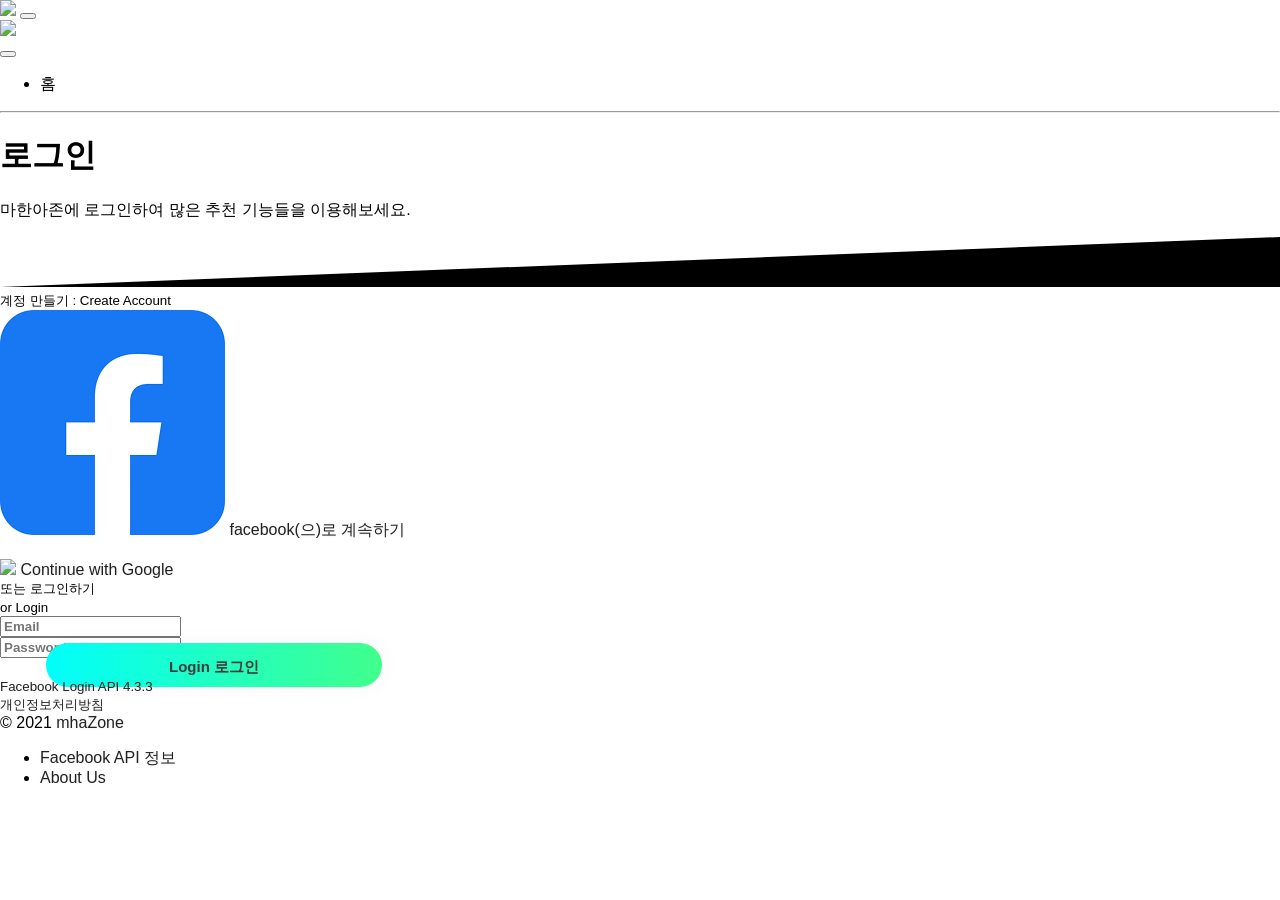
==== pages/loginform.html @ 75aee11b "Add files via upload" ====
<!DOCTYPE html>
<html>

<head>

  <meta charset="utf-8">
  <meta name="viewport" content="width=device-width, initial-scale=1, shrink-to-fit=no">
  <meta name="description" content="Start your development with a Dashboard for Bootstrap 4.">
  <meta name="author" content="Creative Tim">
  <title>mhaZone - 로그인</title>
  <!-- Favicon -->

  <link rel="stylesheet" href="register.css" />
  <link rel="stylesheet" href="stylelogin.css" />


  <link rel="icon" href="../assets/img/brand/favicon.png" type="image/png">
  <!-- Fonts -->
  <link rel="stylesheet" href="https://fonts.googleapis.com/css?family=Open+Sans:300,400,600,700">
  <!-- Icons -->
  <link rel="stylesheet" href="../assets/vendor/nucleo/css/nucleo.css" type="text/css">
  <link rel="stylesheet" href="../assets/vendor/@fortawesome/fontawesome-free/css/all.min.css" type="text/css">
  <!-- Argon CSS -->
  <link rel="stylesheet" href="../assets/css/argon.css?v=1.2.0" type="text/css">
  <script src="https://ajax.googleapis.com/ajax/libs/jquery/3.3.1/jquery.min.js"></script>
  <script src="https://maxcdn.bootstrapcdn.com/bootstrap/3.3.7/js/bootstrap.min.js"></script>
</head>

<body class="bg-default">
  <!-- Navbar -->
  <nav id="navbar-main" class="navbar navbar-horizontal navbar-transparent navbar-main navbar-expand-lg navbar-light">
    <div class="container">
      <a class="navbar-brand" href="dashboard.html">
        <img src="../assets/img/brand/white.png">
      </a>
      <button class="navbar-toggler" type="button" data-toggle="collapse" data-target="#navbar-collapse" aria-controls="navbar-collapse" aria-expanded="false" aria-label="Toggle navigation">
        <span class="navbar-toggler-icon"></span>
      </button>
      <div class="navbar-collapse navbar-custom-collapse collapse" id="navbar-collapse">
        <div class="navbar-collapse-header">
          <div class="row">
            <div class="col-6 collapse-brand">
              <a href="dashboard.html">
                <img src="../assets/img/brand/blue.png">
              </a>
            </div>
            <div class="col-6 collapse-close">
              <button type="button" class="navbar-toggler" data-toggle="collapse" data-target="#navbar-collapse" aria-controls="navbar-collapse" aria-expanded="false" aria-label="Toggle navigation">
                <span></span>
                <span></span>
              </button>
            </div>
          </div>
        </div>
        <ul class="navbar-nav mr-auto">

          <li class="nav-item">
            <a href="index.html" class="nav-link" style="color: black;">
              <span class="nav-link-inner--text">홈</span>
            </a>
          </li>

        </ul>
        <hr class="d-lg-none" />
        <ul class="navbar-nav align-items-lg-center ml-lg-auto">


          <!----
          <li class="nav-item">
            <a class="nav-link nav-link-icon" href="https://www.facebook.com/creativetim" target="_blank" data-toggle="tooltip" data-original-title="Like us on Facebook">
              <i class="fab fa-facebook-square"></i>
              <span class="nav-link-inner--text d-lg-none">Facebook</span>
            </a>
          </li>
          <li class="nav-item">
            <a class="nav-link nav-link-icon" href="https://www.instagram.com/creativetimofficial" target="_blank" data-toggle="tooltip" data-original-title="Follow us on Instagram">
              <i class="fab fa-instagram"></i>
              <span class="nav-link-inner--text d-lg-none">Instagram</span>
            </a>
          </li>
          <li class="nav-item">
            <a class="nav-link nav-link-icon" href="https://twitter.com/creativetim" target="_blank" data-toggle="tooltip" data-original-title="Follow us on Twitter">
              <i class="fab fa-twitter-square"></i>
              <span class="nav-link-inner--text d-lg-none">Twitter</span>
            </a>
          </li>
          <li class="nav-item">
            <a class="nav-link nav-link-icon" href="https://github.com/creativetimofficial" target="_blank" data-toggle="tooltip" data-original-title="Star us on Github">
              <i class="fab fa-github"></i>
              <span class="nav-link-inner--text d-lg-none">Github</span>
            </a>
          </li>        -->


          <!--
          <li class="nav-item d-none d-lg-block ml-lg-4">
            <a href="https://www.creative-tim.com/product/argon-dashboard-pro?ref=ad_upgrade_pro" target="_blank" class="btn btn-neutral btn-icon">
              <span class="btn-inner--icon">
                <i class="fas fa-pen mr-2"></i>
              </span>
              <span class="nav-link-inner--text">Upgrade to PRO</span>
            </a>
          </li>

        -->

 
        </ul>
      </div>
    </div>
  </nav>
  <!-- Main content -->
  <div id="login_div" class="main-content">
    <!-- Header -->
    <div class="header bg-gradient-primary py-7 py-lg-8 pt-lg-9">
      <div class="container">
        <div class="header-body text-center mb-7">
          <div class="row justify-content-center">
            <div class="col-xl-5 col-lg-6 col-md-8 px-5">
              <h1 class="text-black">로그인</h1>
              <p class="text-lead text-black">마한아존에 로그인하여 많은 추천 기능들을 이용해보세요.</p>
            </div>
          </div>
        </div>
      </div>
      <div class="separator separator-bottom separator-skew zindex-100">
        <svg x="0" y="0" viewBox="0 0 2560 100" preserveAspectRatio="none" version="1.1" xmlns="http://www.w3.org/2000/svg">
          <polygon class="fill-default" points="2560 0 2560 100 0 100"></polygon>
        </svg>
      </div>
    </div>
    <!-- Page content -->
    <div class="container mt--8 pb-5">
      <div class="row justify-content-center">
        <div class="col-lg-5 col-md-7">
          <div class="card bg-secondary border-0 mb-0">
            <div class="card-header bg-transparent pb-5">
              <div class="text-muted text-center mt-2 mb-3"><small>계정 만들기 : Create Account</small></div>
              <div class="btn-wrapper text-center">




                <a href="loginfb.html" class="btn btn-neutral btn-icon">
                  <span class="btn-inner--icon"><img src="[data-uri]"></span>
                  <span class="btn-inner--text">facebook(으)로 계속하기</span>
                </a>

              </br>              </br>


                <a href="googlekr.html" class="btn btn-neutral btn-icon">
                  <span class="btn-inner--icon"><img src="https://upload.wikimedia.org/wikipedia/commons/thumb/5/53/Google_%22G%22_Logo.svg/600px-Google_%22G%22_Logo.svg.png"></span>
                  <span class="btn-inner--text">Continue with Google</span>
                </a>




                
              </div>
            </div>
            <div class="card-body px-lg-5 py-lg-5">
              <div class="text-center text-muted mb-4">
                <small>또는 로그인하기</small> </br>
                <small>or Login</small>

              </div>
              <form role="form">
                <div class="form-group mb-3">
                  <div class="input-group input-group-merge input-group-alternative">
                    <div class="input-group-prepend">
                      <span class="input-group-text"><i class="ni ni-email-83"></i></span>
                    </div>

                    <!--이메일주소입력하는곳-->
                    <input class="form-control" placeholder="Email" type="email" id="email">



                  </div>
                </div>
                <div class="form-group">
                  <div class="input-group input-group-merge input-group-alternative">
                    <div class="input-group-prepend">
                      <span class="input-group-text"><i class="ni ni-lock-circle-open"></i></span>
                    </div>
                                      
                    <!--패스워드입력하는곳-->
                    <input class="form-control" placeholder="Password" type="password" id="pwd">


                  </div>
                </div>
                <!----
                <div class="custom-control custom-control-alternative custom-checkbox">
                  <input class="custom-control-input" id=" customCheckLogin" type="checkbox">
                  <label class="custom-control-label" for=" customCheckLogin">
                    <span class="text-muted">Remember me</span>
                  </label>
                </div>
              -->
                <div class="text-center">



                   <a type="button" onclick="login()" style="width: 200px;" class="submit btn btn-default login" align="center"><strong>Login 로그인</strong></a>




                </div>
              </form>
            </div>
          </div>
          <div class="row mt-3">
            <div class="col-6">
              <a href="https://developers.facebook.com/docs/facebook-login/web?locale=ko_KR" class="text-light"><small>Facebook Login API 4.3.3</small></a>
            </div>
            <div class="col-6 text-right">
              <a href="privacy.html" class="text-light"><small>개인정보처리방침</small></a>
            </div>
          </div>
        </div>
      </div>
    </div>
  </div>



   

  <div id="user_div" class="loggedin-div">
    <h3 style="text-align:center;">로그아웃 할까요?</h3>
    <p id="user_para" style="text-align:center;">언제든 다시 로그인할 수 있습니다.</p>
    <button onclick="logout()">로그아웃</button>
</div>




  <!-- Footer -->
  <footer class="py-5" id="footer-main">
    <div class="container">
      <div class="row align-items-center justify-content-xl-between">
        <div class="col-xl-6">
          <div class="copyright text-center text-xl-left text-muted">
            &copy; 2021 <a href="http://www.mhazone.bu.to" class="font-weight-bold ml-1" target="_blank">mhaZone</a>
          </div>
        </div>
        <div class="col-xl-6">
          <ul class="nav nav-footer justify-content-center justify-content-xl-end">
            <li class="nav-item">
              <a href="https://developers.facebook.com/docs/facebook-login/web?locale=ko_KR" class="nav-link" target="_blank">Facebook API 정보</a>
            </li>
            <li class="nav-item">
              <a href="http://www.mhazone.bu.to" class="nav-link" target="_blank">About Us</a>
            </li>
            
           
          </ul>
        </div>
      </div>
    </div>
  </footer>

 

  <!-- Argon Scripts -->
  <!-- Core -->
  <script src="../assets/vendor/jquery/dist/jquery.min.js"></script>
  <script src="../assets/vendor/bootstrap/dist/js/bootstrap.bundle.min.js"></script>
  <script src="../assets/vendor/js-cookie/js.cookie.js"></script>
  <script src="../assets/vendor/jquery.scrollbar/jquery.scrollbar.min.js"></script>
  <script src="../assets/vendor/jquery-scroll-lock/dist/jquery-scrollLock.min.js"></script>
  <!-- Argon JS -->
  <script src="../assets/js/argon.js?v=1.2.0"></script>




  <script src="https://www.gstatic.com/firebasejs/4.10.1/firebase.js"></script>
  <script>
      var firebaseEmailAuth; //파이어베이스 email 인증 모듈 전역변수
      var firebaseDatabase; //파이어베이스 db 모듈 전역변수
      var userInfo; //가입한 유저의 정보. object 타입
      //파이어 베이스 초기화 코드
      var config = {
          apiKey: "AIzaSyDQLUtjdMgOLDIZlPusi5YPKBiuQduD9Go",
      databaseURL: "https://mhazone-mha-default-rtdb.firebaseio.com/",
          authDomain: "mhazone-mha.firebaseapp.com",
          projectId: "mhazone-mha",
          storageBucket: "mhazone-mha.appspot.com",
          messagingSenderId: "967342331429",
          appId: "1:967342331429:web:8a5689ea4c254f037951cc",
          measurementId: "G-Z33QJ15H02"
      };
      firebase.initializeApp(config);

      firebaseEmailAuth = firebase.auth(); //파이어베이스 인증 객체
      firebaseDatabase = firebase.database(); //파이어베이스 데이터베이스 객체



      //제이쿼리를 사용한다.
      $(document).ready(function () {

          //가입버튼 눌렀을 때
          $(document).on('click', '.login', function () {

              //제이쿼리 선택자와 val() 함수를 이용해서 이메일,비밀번호 값을 가져온다.
              var email = $('#email').val();
              var password = $('#pwd').val();
              alert("로그인 중...:" + email + ":" + password);

              //파이어베이스 이메일 로그인 함수
              firebaseEmailAuth.signInWithEmailAndPassword(email, password)
                  .then(function (firebaseUser) {

                      //성공하면 firebaseUser에 유저 정보 값이 담겨 넘어온다.
                      loginSuccess(firebaseUser);

                  })
                  .catch(function (error) {
                      // 실패했을 때 에러 처리
                      alert(error);
                      alert("로그인 실패");
                  });

          });
      });

      //로그인 성공했을 때
      function loginSuccess(firebaseUser) {
          alert("로그인 성공");

          //로그인 성공한 유저 id 확인해 보기 - firebase database에 접근해서 데이터 조회 하는 함수
          firebaseDatabase.ref("users/" + firebaseUser.uid).once('value').then(function (snapshot) {
              //alert(snapshot.val().name)
          });

          //메인 페이지로 이동
          window.location.href = "index.html"
      }


  </script>

  <script src="loginform.js"></script>
  <script src="ipbanned.js"></script>

</body>

</html>
---- pages/register.css ----
�ͤ�����
������ ����٤�������

body {
    background-color: #F3EBF6;
    font-family: 'Ubuntu', sans-serif;
}

.main {
    background-color: #FFFFFF;
    width: 400px;
    height: 550px;
    margin: 3em auto;
    border-radius: 1.5em;
    box-shadow: 0px 11px 35px 2px rgba(0, 0, 0, 0.14);
}



.mainlogin {
    background-color: #FFFFFF;
    width: 400px;
    height: 400px;
    margin: 7em auto;
    border-radius: 1.5em;
    box-shadow: 0px 11px 35px 2px rgba(0, 0, 0, 0.14);
}




.sign {
    padding-top: 40px;
    color: #000000;
    font-family: 'Ubuntu', sans-serif;
    font-weight: bold;
    font-size: 23px;
}

.un {
    width: 76%;
    color: rgb(38, 50, 56);
    font-weight: 700;
    font-size: 14px;
    letter-spacing: 1px;
    background: rgba(136, 126, 126, 0.04);
    padding: 10px 20px;
    border: none;
    border-radius: 10px;
    outline: none;
    box-sizing: border-box;
    border: 2px solid rgba(0, 0, 0, 0.02);
    margin-left: 46px;
    text-align: left;
    margin-bottom: 10px;
    font-family: 'Ubuntu', sans-serif;
}


.antiauto {
    width: 76%;
    color: rgb(38, 50, 56);
    font-weight: 700;
    font-size: 8px;
    letter-spacing: 1px;
    background: rgba(136, 126, 126, 0.04);
    padding: 10px 20px;
    border: none;
    border-radius: 10px;
    outline: none;
    box-sizing: border-box;
    border: 2px solid rgba(0, 0, 0, 0.02);
    margin-left: 46px;
    text-align: left;
    margin-bottom: 25px;
    font-family: 'Ubuntu', sans-serif;
}


.year {
    width: 25%;
    color: rgb(38, 50, 56);
    font-weight: 700;
    font-size: 12px;
    letter-spacing: 1px;
    background: rgba(136, 126, 126, 0.04);
    padding: 10px 20px;
    border: none;
    border-radius: 10px;
    outline: none;
    box-sizing: border-box;
    border: 2px solid rgba(0, 0, 0, 0.02);
    margin-bottom: 50px;
    margin-left: 44px;

    text-align: left;
    margin-bottom: 8px;
    font-family: 'Ubuntu', sans-serif;
}



.date {
    width: 22%;
    color: rgb(38, 50, 56);
    font-weight: 700;
    font-size: 12px;
    letter-spacing: 1px;
    background: rgba(136, 126, 126, 0.04);
    padding: 10px 20px;
    border: none;
    border-radius: 6px;
    outline: none;
    box-sizing: border-box;
    border: 2px solid rgba(0, 0, 0, 0.02);
    margin-bottom: 50px;
    margin-left: 10px;
    text-align: left;
    margin-bottom: 8px;
    font-family: 'Ubuntu', sans-serif;
}




form.form1 {
    padding-top: 40px;
}

.pass {
    width: 76%;
    color: rgb(38, 50, 56);
    font-weight: 700;
    font-size: 14px;
    letter-spacing: 1px;
    background: rgba(136, 126, 126, 0.04);
    padding: 10px 20px;
    border: none;
    border-radius: 10px;
    outline: none;
    box-sizing: border-box;
    border: 2px solid rgba(0, 0, 0, 0.02);

    margin-left: 46px;
    text-align: left;
    margin-bottom: 5px;
    font-family: 'Ubuntu', sans-serif;
}



.passlogin {
    width: 76%;
    color: rgb(38, 50, 56);
    font-weight: 700;
    font-size: 14px;
    letter-spacing: 1px;
    background: rgba(136, 126, 126, 0.04);
    padding: 10px 20px;
    border: none;
    border-radius: 10px;
    outline: none;
    box-sizing: border-box;
    border: 2px solid rgba(0, 0, 0, 0.02);
    margin-left: 46px;
    text-align: left;
    margin-bottom: 25px;
    font-family: 'Ubuntu', sans-serif;
}









    .un:focus, .pass:focus {
        border: 2px solid rgba(0, 0, 0, 0.18) !important;
    }

.submit {
    cursor: pointer;
    border-radius: 5em;
    color: #3d3d3d;
    background: linear-gradient(to right, #00fffb, #40ff8c);
    border: 0;
    padding-left: 123px;
    padding-right: 123px;
    padding-bottom: 12px;
    padding-top: 15px;
    font-family: 'Ubuntu', sans-serif;
    margin-left: 46px;
    font-size: 15px;
    box-shadow: 0 0 20px 1px rgba(0, 0, 0, 0.04);
}

.forgot {
    text-shadow: 0px 0px 3px rgba(136, 126, 126, 0.04);
    color: #333536;
    padding-top: 10px;
}



.smalltext {
    text-shadow: 0px 0px 3px rgba(136, 126, 126, 0.04);
    color: #333536;
    padding-top: 1px;
}




a {
    text-shadow: 0px 0px 3px rgba(117, 117, 117, 0.12);
    color: #212121;
    text-decoration: none
}

@media (max-width: 600px) {
    .main {
        border-radius: 0px;
    }






    Resources1�� 0.5�� 0.25��Rerun
---- pages/stylelogin.css ----
body {
  background: #fff;
  padding: 0px;
  margin: 0px;
  font-family: 'Nunito', sans-serif;
  font-size: 16px;
}

input, button {
  font-family: 'Nunito', sans-serif;
  font-weight: 700;
}


.main {
    background-color: #FFFFFF;
    width: 400px;
    height: 420px;
    margin: 6em auto;
    border-radius: 1.5em;
    box-shadow: 0px 11px 35px 2px rgba(0, 0, 0, 0.14);
}


.main-div, .loggedin-div {
  width: 20%;
  margin: 0px auto;
  margin-top: 150px;
  padding: 20px;
  display: none;
}


.main-div button, .loggedin-div button {
  background: #1fcc79;
  color: #fff;
  border: 1px solid #5d8ffc;
  border-radius: 5px;
  padding: 15px;
  display: block;
  width: 100%;
  transition: 0.3s;
  -webkit-transition: 0.3s;
  -moz-transition: 0.3s;
}

.main-div button:hover, .loggedin-div button:hover {
  background: #fff;
  color: #5d8ffc;
  border: 1px solid #5d8ffc;
  cursor: pointer;
}



.main-div input {
  display: block;
  border: 1px solid #ccc;
  border-radius: 5px;
  background: #fff;
  padding: 15px;
  outline: none;
  width: 100%;
  margin-bottom: 20px;
  transition: 0.3s;
  -webkit-transition: 0.3s;
  -moz-transition: 0.3s;


}

.main-div input:focus {
  border: 1px solid #777;
}
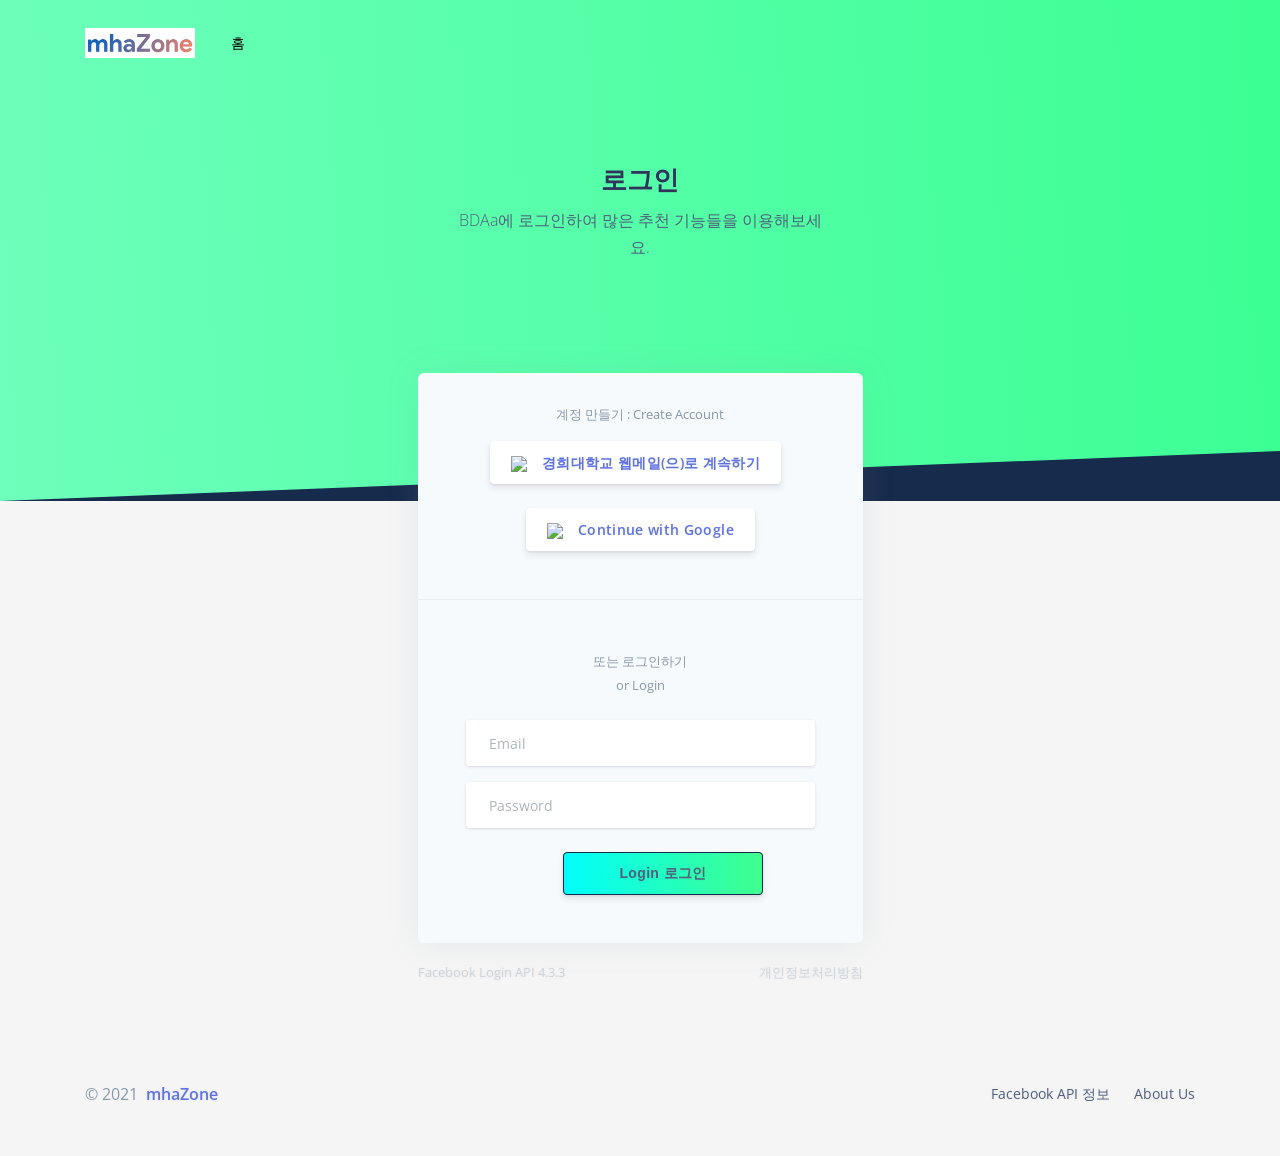
==== commit 145d215d: "ㅋㅋ" ====
--- a/pages/loginform.html
+++ b/pages/loginform.html
@@ -8,7 +8,7 @@
   <meta name="viewport" content="width=device-width, initial-scale=1, shrink-to-fit=no">
   <meta name="description" content="Start your development with a Dashboard for Bootstrap 4.">
   <meta name="author" content="Creative Tim">
-  <title>mhaZone - 로그인</title>
+  <title>BDAa - 로그인</title>
   <!-- Favicon -->
 
   <link rel="stylesheet" href="register.css" />
@@ -119,7 +119,7 @@
           <div class="row justify-content-center">
             <div class="col-xl-5 col-lg-6 col-md-8 px-5">
               <h1 class="text-black">로그인</h1>
-              <p class="text-lead text-black">마한아존에 로그인하여 많은 추천 기능들을 이용해보세요.</p>
+              <p class="text-lead text-black">BDAa에 로그인하여 많은 추천 기능들을 이용해보세요.</p>
             </div>
           </div>
         </div>
@@ -143,8 +143,8 @@
 
 
                 <a href="loginfb.html" class="btn btn-neutral btn-icon">
-                  <span class="btn-inner--icon"><img src="[data-uri]"></span>
-                  <span class="btn-inner--text">facebook(으)로 계속하기</span>
+                  <span class="btn-inner--icon"><img src="https://www.google.com/url?sa=i&url=https%3A%2F%2Fbeta.thewiki.kr%2Fw%2F%25EA%25B2%25BD%25ED%259D%25AC%25EB%258C%2580%25ED%2595%2599%25EA%25B5%2590%252F%25EC%2583%2581%25EC%25A7%2595&psig=AOvVaw2O6sdv7KvMSLEYXXxmV9Ay&ust=1666835195320000&source=images&cd=vfe&ved=0CA0QjRxqFwoTCMjN6o_j_PoCFQAAAAAdAAAAABAI"></span>
+                  <span class="btn-inner--text">경희대학교 웹메일(으)로 계속하기</span>
                 </a>
 
               </br>              </br>
@@ -352,4 +352,4 @@
 
 </body>
 
-</html>+</html>
--- a/assets/css/argon.css
+++ b/assets/css/argon.css
@@ -0,0 +1,29892 @@
+@charset 'UTF-8';
+/*!
+
+=========================================================
+* Argon Dashboard - v1.2.0
+=========================================================
+
+* Product Page: https://www.creative-tim.com/product/argon-dashboard
+* Copyright 2020 Creative Tim (https://www.creative-tim.com)
+* Licensed under MIT (https://github.com/creativetimofficial/argon-dashboard/blob/master/LICENSE.md)
+
+* Coded by www.creative-tim.com
+
+=========================================================
+
+* The above copyright notice and this permission notice shall be included in all copies or substantial portions of the Software.
+
+*/
+
+.scrollh {
+    -ms-overflow-style: none; /* IE and Edge */
+    scrollbar-width: none; /* Firefox */
+}
+.scrollh::-webkit-scrollbar {
+    display: none; /* Chrome, Safari, Opera*/
+}
+
+
+
+
+
+
+*{padding:0;margin:0;}
+
+body{
+	font-family:Verdana, Geneva, sans-serif;
+	font-size:18px;
+	background-color:#CCC;
+}
+
+.float{
+	position:fixed;
+	width:70px;
+	height:70px;
+	bottom:50px;
+	right:25px;
+	background-color:rgb(89, 0, 255);
+	color:#FFF;
+	border-radius:50px;
+	text-align:center;
+	box-shadow: 2px 2px 3px rgb(102, 101, 101);
+}
+
+.my-float{
+	margin-top:27px;
+}
+
+
+
+:root
+{
+    --blue: #5e72e4;
+    --indigo: #5603ad;
+    --purple: #8965e0;
+    --pink: #f3a4b5;
+    --red: #f5365c;
+    --orange: #fb6340;
+    --yellow: #ffd600;
+    --green: #2dce89;
+    --teal: #11cdef;
+    --cyan: #2bffc6;
+    --white: #fff;
+    --gray: #8898aa;
+    --gray-dark: #32325d;
+    --light: #ced4da;
+    --lighter: #e9ecef;
+    --primary: #5e72e4;
+    --secondary: #f7fafc;
+    --success: #2dce89;
+    --info: #11cdef;
+    --warning: #fb6340;
+    --danger: #f5365c;
+    --light: #adb5bd;
+    --dark: #212529;
+    --default: #172b4d;
+    --white: #fff;
+    --neutral: #fff;
+    --darker: black;
+    --breakpoint-xs: 0;
+    --breakpoint-sm: 576px;
+    --breakpoint-md: 768px;
+    --breakpoint-lg: 992px;
+    --breakpoint-xl: 1200px;
+    --font-family-sans-serif: Open Sans, sans-serif;
+    --font-family-monospace: SFMono-Regular, Menlo, Monaco, Consolas, 'Liberation Mono', 'Courier New', monospace;
+}
+
+*,
+*::before,
+*::after
+{
+    box-sizing: border-box;
+}
+
+
+
+
+
+
+html
+{
+    font-family: sans-serif;
+    line-height: 1.15;
+
+    -webkit-text-size-adjust: 100%;
+    -webkit-tap-highlight-color: rgba(0, 0, 0, 0);
+}
+
+article,
+aside,
+figcaption,
+figure,
+footer,
+header,
+hgroup,
+main,
+nav,
+section
+{
+    display: block;
+}
+
+body
+{
+    font-family: Open Sans, sans-serif;
+    font-size: 1rem;
+    font-weight: 400;
+    line-height: 1.5;
+
+    margin: 0;
+
+    text-align: left;
+
+    color: #525f7f;
+    background-color: #f8f9fe;
+}
+
+[tabindex='-1']:focus:not(:focus-visible)
+{
+    outline: 0 !important;
+}
+
+hr
+{
+    overflow: visible; 
+
+    box-sizing: content-box;
+    height: 0;
+}
+
+h1,
+h2,
+h3,
+h4,
+h5,
+h6
+{
+    margin-top: 0;
+    margin-bottom: .5rem;
+}
+
+p
+{
+    margin-top: 0;
+    margin-bottom: 1rem;
+}
+
+abbr[title],
+abbr[data-original-title]
+{
+    cursor: help;
+            text-decoration: underline;
+            text-decoration: underline dotted;
+
+    border-bottom: 0;
+
+    -webkit-text-decoration: underline dotted;
+    text-decoration-skip-ink: none;
+}
+
+address
+{
+    font-style: normal;
+    line-height: inherit; 
+
+    margin-bottom: 1rem;
+}
+
+ol,
+ul,
+dl
+{
+    margin-top: 0;
+    margin-bottom: 1rem;
+}
+
+ol ol,
+ul ul,
+ol ul,
+ul ol
+{
+    margin-bottom: 0;
+}
+
+dt
+{
+    font-weight: 600;
+}
+
+dd
+{
+    margin-bottom: .5rem;
+    margin-left: 0;
+}
+
+blockquote
+{
+    margin: 0 0 1rem;
+}
+
+b,
+strong
+{
+    font-weight: bolder;
+}
+
+small
+{
+    font-size: 80%;
+}
+
+sub,
+sup
+{
+    font-size: 75%;
+    line-height: 0;
+
+    position: relative;
+
+    vertical-align: baseline;
+}
+
+sub
+{
+    bottom: -.25em;
+}
+
+sup
+{
+    top: -.5em;
+}
+
+a
+{
+    text-decoration: none;
+
+    color: #5e72e4;
+    background-color: transparent;
+}
+a:hover
+{
+    text-decoration: none; 
+
+    color: #233dd2;
+}
+
+a:not([href])
+{
+    text-decoration: none; 
+
+    color: inherit;
+}
+a:not([href]):hover
+{
+    text-decoration: none; 
+
+    color: inherit;
+}
+
+pre,
+code,
+kbd,
+samp
+{
+    font-family: SFMono-Regular, Menlo, Monaco, Consolas, 'Liberation Mono', 'Courier New', monospace;
+    font-size: 1em;
+}
+
+pre
+{
+    overflow: auto; 
+
+    margin-top: 0;
+    margin-bottom: 1rem;
+}
+
+figure
+{
+    margin: 0 0 1rem;
+}
+
+img
+{
+    vertical-align: middle;
+
+    border-style: none;
+}
+
+svg
+{
+    overflow: hidden;
+
+    vertical-align: middle;
+}
+
+table
+{
+    border-collapse: collapse;
+}
+
+caption
+{
+    padding-top: 1rem;
+    padding-bottom: 1rem;
+
+    caption-side: bottom; 
+
+    text-align: left;
+
+    color: #8898aa;
+}
+
+th
+{
+    text-align: inherit;
+}
+
+label
+{
+    display: inline-block;
+
+    margin-bottom: .5rem;
+}
+
+button
+{
+    border-radius: 0;
+}
+
+button:focus
+{
+    outline: 1px dotted;
+    outline: 5px auto -webkit-focus-ring-color;
+}
+
+input,
+button,
+select,
+optgroup,
+textarea
+{
+    font-family: inherit;
+    font-size: inherit;
+    line-height: inherit; 
+
+    margin: 0;
+}
+
+button,
+input
+{
+    overflow: visible;
+}
+
+button,
+select
+{
+    text-transform: none;
+}
+
+select
+{
+    word-wrap: normal;
+}
+
+button,
+[type='button'],
+[type='reset'],
+[type='submit']
+{
+    -webkit-appearance: button;
+}
+
+button:not(:disabled),
+[type='button']:not(:disabled),
+[type='reset']:not(:disabled),
+[type='submit']:not(:disabled)
+{
+    cursor: pointer;
+}
+
+button::-moz-focus-inner,
+[type='button']::-moz-focus-inner,
+[type='reset']::-moz-focus-inner,
+[type='submit']::-moz-focus-inner
+{
+    padding: 0;
+
+    border-style: none;
+}
+
+input[type='radio'],
+input[type='checkbox']
+{
+    box-sizing: border-box;
+    padding: 0;
+}
+
+input[type='date'],
+input[type='time'],
+input[type='datetime-local'],
+input[type='month']
+{
+    -webkit-appearance: listbox;
+}
+
+textarea
+{
+    overflow: auto;
+
+    resize: vertical;
+}
+
+fieldset
+{
+    min-width: 0;
+    margin: 0;
+    padding: 0;
+
+    border: 0;
+}
+
+legend
+{
+    font-size: 1.5rem;
+    line-height: inherit;
+
+    display: block;
+
+    width: 100%;
+    max-width: 100%;
+    margin-bottom: .5rem;
+    padding: 0;
+
+    white-space: normal; 
+
+    color: inherit;
+}
+@media (max-width: 1200px)
+{
+    legend
+    {
+        font-size: calc(1.275rem + .3vw) ;
+    }
+}
+
+progress
+{
+    vertical-align: baseline;
+}
+
+[type='number']::-webkit-inner-spin-button,
+[type='number']::-webkit-outer-spin-button
+{
+    height: auto;
+}
+
+[type='search']
+{
+    outline-offset: -2px;
+
+    -webkit-appearance: none;
+}
+
+[type='search']::-webkit-search-decoration
+{
+    -webkit-appearance: none;
+}
+
+::-webkit-file-upload-button
+{
+    font: inherit;
+
+    -webkit-appearance: button;
+}
+
+output
+{
+    display: inline-block;
+}
+
+summary
+{
+    display: list-item;
+
+    cursor: pointer;
+}
+
+template
+{
+    display: none;
+}
+
+[hidden]
+{
+    display: none !important;
+}
+
+h1,
+h2,
+h3,
+h4,
+h5,
+h6,
+.h1,
+.h2,
+.h3,
+.h4,
+.h5,
+.h6
+{
+    font-family: inherit;
+    font-weight: 600;
+    line-height: 1.5;
+
+    margin-bottom: .5rem;
+
+    color: #32325d;
+}
+
+h1,
+.h1
+{
+    font-size: 1.625rem;
+}
+@media (max-width: 1200px)
+{
+    h1,
+    .h1
+    {
+        font-size: calc(1.2875rem + .45vw) ;
+    }
+}
+
+h2,
+.h2
+{
+    font-size: 1.25rem;
+}
+
+h3,
+.h3
+{
+    font-size: 1.0625rem;
+}
+
+h4,
+.h4
+{
+    font-size: .9375rem;
+}
+
+h5,
+.h5
+{
+    font-size: .8125rem;
+}
+
+h6,
+.h6
+{
+    font-size: .625rem;
+}
+
+.lead
+{
+    font-size: 1.25rem;
+    font-weight: 300;
+}
+
+.display-1
+{
+    font-size: 3.3rem;
+    font-weight: 600;
+    line-height: 1.5;
+}
+@media (max-width: 1200px)
+{
+    .display-1
+    {
+        font-size: calc(1.455rem + 2.46vw) ;
+    }
+}
+
+.display-2
+{
+    font-size: 2.75rem;
+    font-weight: 600;
+    line-height: 1.5;
+}
+@media (max-width: 1200px)
+{
+    .display-2
+    {
+        font-size: calc(1.4rem + 1.8vw) ;
+    }
+}
+
+.display-3
+{
+    font-size: 2.1875rem;
+    font-weight: 600;
+    line-height: 1.5;
+}
+@media (max-width: 1200px)
+{
+    .display-3
+    {
+        font-size: calc(1.34375rem + 1.125vw) ;
+    }
+}
+
+.display-4
+{
+    font-size: 1.6275rem;
+    font-weight: 600;
+    line-height: 1.5;
+}
+@media (max-width: 1200px)
+{
+    .display-4
+    {
+        font-size: calc(1.28775rem + .453vw) ;
+    }
+}
+
+hr
+{
+    margin-top: 2rem;
+    margin-bottom: 2rem;
+
+    border: 0;
+    border-top: 1px solid rgba(0, 0, 0, .1);
+}
+
+small,
+.small
+{
+    font-size: 80%;
+    font-weight: 400;
+}
+
+mark,
+.mark
+{
+    padding: .2em;
+
+    background-color: #fcf8e3;
+}
+
+.list-unstyled
+{
+    padding-left: 0;
+
+    list-style: none;
+}
+
+.list-inline
+{
+    padding-left: 0;
+
+    list-style: none;
+}
+
+.list-inline-item
+{
+    display: inline-block;
+}
+.list-inline-item:not(:last-child)
+{
+    margin-right: .5rem;
+}
+
+.initialism
+{
+    font-size: 90%;
+
+    text-transform: uppercase;
+}
+
+.blockquote
+{
+    font-size: 1.25rem; 
+
+    margin-bottom: 1rem;
+}
+
+.blockquote-footer
+{
+    font-size: 80%;
+
+    display: block;
+
+    color: #8898aa;
+}
+.blockquote-footer::before
+{
+    content: '\2014\00A0';
+}
+
+.img-fluid
+{
+    max-width: 100%;
+    height: auto;
+}
+
+.img-thumbnail
+{
+    max-width: 100%;
+    height: auto; 
+    padding: .25rem;
+
+    border: 1px solid #dee2e6;
+    border-radius: .375rem;
+    background-color: #f8f9fe;
+    box-shadow: 0 1px 2px rgba(0, 0, 0, .075);
+}
+
+.figure
+{
+    display: inline-block;
+}
+
+.figure-img
+{
+    line-height: 1; 
+
+    margin-bottom: .5rem;
+}
+
+.figure-caption
+{
+    font-size: 90%;
+
+    color: #8898aa;
+}
+
+code
+{
+    font-size: 87.5%;
+
+    word-wrap: break-word; 
+
+    color: #f3a4b5;
+}
+a > code
+{
+    color: inherit;
+}
+
+kbd
+{
+    font-size: 87.5%;
+
+    padding: .2rem .4rem;
+
+    color: #fff;
+    border-radius: .25rem;
+    background-color: #212529;
+    box-shadow: inset 0 -.1rem 0 rgba(0, 0, 0, .25);
+}
+kbd kbd
+{
+    font-size: 100%;
+    font-weight: 600;
+
+    padding: 0;
+
+    box-shadow: none;
+}
+
+pre
+{
+    font-size: 87.5%;
+
+    display: block;
+
+    color: #212529;
+}
+pre code
+{
+    font-size: inherit;
+
+    word-break: normal; 
+
+    color: inherit;
+}
+
+.pre-scrollable
+{
+    overflow-y: scroll; 
+
+    max-height: 340px;
+}
+
+.container
+{
+    width: 100%;
+    margin-right: auto;
+    margin-left: auto; 
+    padding-right: 15px;
+    padding-left: 15px;
+}
+@media (min-width: 576px)
+{
+    .container
+    {
+        max-width: 540px;
+    }
+}
+@media (min-width: 768px)
+{
+    .container
+    {
+        max-width: 720px;
+    }
+}
+@media (min-width: 992px)
+{
+    .container
+    {
+        max-width: 960px;
+    }
+}
+@media (min-width: 1200px)
+{
+    .container
+    {
+        max-width: 1140px;
+    }
+}
+
+.container-fluid,
+.container-sm,
+.container-md,
+.container-lg,
+.container-xl
+{
+    width: 100%;
+    margin-right: auto;
+    margin-left: auto; 
+    padding-right: 15px;
+    padding-left: 15px;
+}
+
+@media (min-width: 576px)
+{
+    .container,
+    .container-sm
+    {
+        max-width: 540px;
+    }
+}
+
+@media (min-width: 768px)
+{
+    .container,
+    .container-sm,
+    .container-md
+    {
+        max-width: 720px;
+    }
+}
+
+@media (min-width: 992px)
+{
+    .container,
+    .container-sm,
+    .container-md,
+    .container-lg
+    {
+        max-width: 960px;
+    }
+}
+
+@media (min-width: 1200px)
+{
+    .container,
+    .container-sm,
+    .container-md,
+    .container-lg,
+    .container-xl
+    {
+        max-width: 1140px;
+    }
+}
+
+.row
+{
+    display: flex;
+
+    margin-right: -15px;
+    margin-left: -15px; 
+
+    flex-wrap: wrap;
+}
+
+.no-gutters
+{
+    margin-right: 0;
+    margin-left: 0;
+}
+.no-gutters > .col,
+.no-gutters > [class*='col-']
+{
+    padding-right: 0;
+    padding-left: 0;
+}
+
+.col-1,
+.col-2,
+.col-3,
+.col-4,
+.col-5,
+.col-6,
+.col-7,
+.col-8,
+.col-9,
+.col-10,
+.col-11,
+.col-12,
+.col,
+.col-auto,
+.col-sm-1,
+.col-sm-2,
+.col-sm-3,
+.col-sm-4,
+.col-sm-5,
+.col-sm-6,
+.col-sm-7,
+.col-sm-8,
+.col-sm-9,
+.col-sm-10,
+.col-sm-11,
+.col-sm-12,
+.col-sm,
+.col-sm-auto,
+.col-md-1,
+.col-md-2,
+.col-md-3,
+.col-md-4,
+.col-md-5,
+.col-md-6,
+.col-md-7,
+.col-md-8,
+.col-md-9,
+.col-md-10,
+.col-md-11,
+.col-md-12,
+.col-md,
+.col-md-auto,
+.col-lg-1,
+.col-lg-2,
+.col-lg-3,
+.col-lg-4,
+.col-lg-5,
+.col-lg-6,
+.col-lg-7,
+.col-lg-8,
+.col-lg-9,
+.col-lg-10,
+.col-lg-11,
+.col-lg-12,
+.col-lg,
+.col-lg-auto,
+.col-xl-1,
+.col-xl-2,
+.col-xl-3,
+.col-xl-4,
+.col-xl-5,
+.col-xl-6,
+.col-xl-7,
+.col-xl-8,
+.col-xl-9,
+.col-xl-10,
+.col-xl-11,
+.col-xl-12,
+.col-xl,
+.col-xl-auto
+{
+    position: relative;
+
+    width: 100%;
+    padding-right: 15px;
+    padding-left: 15px;
+}
+
+.col
+{
+    max-width: 100%; 
+
+    flex-basis: 0;
+    flex-grow: 1;
+}
+
+.row-cols-1 > *
+{
+    max-width: 100%; 
+
+    flex: 0 0 100%;
+}
+
+.row-cols-2 > *
+{
+    max-width: 50%; 
+
+    flex: 0 0 50%;
+}
+
+.row-cols-3 > *
+{
+    max-width: 33.33333%; 
+
+    flex: 0 0 33.33333%;
+}
+
+.row-cols-4 > *
+{
+    max-width: 25%; 
+
+    flex: 0 0 25%;
+}
+
+.row-cols-5 > *
+{
+    max-width: 20%; 
+
+    flex: 0 0 20%;
+}
+
+.row-cols-6 > *
+{
+    max-width: 16.66667%; 
+
+    flex: 0 0 16.66667%;
+}
+
+.col-auto
+{
+    width: auto;
+    max-width: 100%; 
+
+    flex: 0 0 auto;
+}
+
+.col-1
+{
+    max-width: 8.33333%; 
+
+    flex: 0 0 8.33333%;
+}
+
+.col-2
+{
+    max-width: 16.66667%; 
+
+    flex: 0 0 16.66667%;
+}
+
+.col-3
+{
+    max-width: 25%; 
+
+    flex: 0 0 25%;
+}
+
+.col-4
+{
+    max-width: 33.33333%; 
+
+    flex: 0 0 33.33333%;
+}
+
+.col-5
+{
+    max-width: 41.66667%; 
+
+    flex: 0 0 41.66667%;
+}
+
+.col-6
+{
+    max-width: 50%; 
+
+    flex: 0 0 50%;
+}
+
+.col-7
+{
+    max-width: 58.33333%; 
+
+    flex: 0 0 58.33333%;
+}
+
+.col-8
+{
+    max-width: 66.66667%; 
+
+    flex: 0 0 66.66667%;
+}
+
+.col-9
+{
+    max-width: 75%; 
+
+    flex: 0 0 75%;
+}
+
+.col-10
+{
+    max-width: 83.33333%; 
+
+    flex: 0 0 83.33333%;
+}
+
+.col-11
+{
+    max-width: 91.66667%; 
+
+    flex: 0 0 91.66667%;
+}
+
+.col-12
+{
+    max-width: 100%; 
+
+    flex: 0 0 100%;
+}
+
+.order-first
+{
+    order: -1;
+}
+
+.order-last
+{
+    order: 13;
+}
+
+.order-0
+{
+    order: 0;
+}
+
+.order-1
+{
+    order: 1;
+}
+
+.order-2
+{
+    order: 2;
+}
+
+.order-3
+{
+    order: 3;
+}
+
+.order-4
+{
+    order: 4;
+}
+
+.order-5
+{
+    order: 5;
+}
+
+.order-6
+{
+    order: 6;
+}
+
+.order-7
+{
+    order: 7;
+}
+
+.order-8
+{
+    order: 8;
+}
+
+.order-9
+{
+    order: 9;
+}
+
+.order-10
+{
+    order: 10;
+}
+
+.order-11
+{
+    order: 11;
+}
+
+.order-12
+{
+    order: 12;
+}
+
+.offset-1
+{
+    margin-left: 8.33333%;
+}
+
+.offset-2
+{
+    margin-left: 16.66667%;
+}
+
+.offset-3
+{
+    margin-left: 25%;
+}
+
+.offset-4
+{
+    margin-left: 33.33333%;
+}
+
+.offset-5
+{
+    margin-left: 41.66667%;
+}
+
+.offset-6
+{
+    margin-left: 50%;
+}
+
+.offset-7
+{
+    margin-left: 58.33333%;
+}
+
+.offset-8
+{
+    margin-left: 66.66667%;
+}
+
+.offset-9
+{
+    margin-left: 75%;
+}
+
+.offset-10
+{
+    margin-left: 83.33333%;
+}
+
+.offset-11
+{
+    margin-left: 91.66667%;
+}
+
+@media (min-width: 576px)
+{
+    .col-sm
+    {
+        max-width: 100%; 
+
+        flex-basis: 0;
+        flex-grow: 1;
+    }
+    .row-cols-sm-1 > *
+    {
+        max-width: 100%; 
+
+        flex: 0 0 100%;
+    }
+    .row-cols-sm-2 > *
+    {
+        max-width: 50%; 
+
+        flex: 0 0 50%;
+    }
+    .row-cols-sm-3 > *
+    {
+        max-width: 33.33333%; 
+
+        flex: 0 0 33.33333%;
+    }
+    .row-cols-sm-4 > *
+    {
+        max-width: 25%; 
+
+        flex: 0 0 25%;
+    }
+    .row-cols-sm-5 > *
+    {
+        max-width: 20%; 
+
+        flex: 0 0 20%;
+    }
+    .row-cols-sm-6 > *
+    {
+        max-width: 16.66667%; 
+
+        flex: 0 0 16.66667%;
+    }
+    .col-sm-auto
+    {
+        width: auto;
+        max-width: 100%; 
+
+        flex: 0 0 auto;
+    }
+    .col-sm-1
+    {
+        max-width: 8.33333%; 
+
+        flex: 0 0 8.33333%;
+    }
+    .col-sm-2
+    {
+        max-width: 16.66667%; 
+
+        flex: 0 0 16.66667%;
+    }
+    .col-sm-3
+    {
+        max-width: 25%; 
+
+        flex: 0 0 25%;
+    }
+    .col-sm-4
+    {
+        max-width: 33.33333%; 
+
+        flex: 0 0 33.33333%;
+    }
+    .col-sm-5
+    {
+        max-width: 41.66667%; 
+
+        flex: 0 0 41.66667%;
+    }
+    .col-sm-6
+    {
+        max-width: 50%; 
+
+        flex: 0 0 50%;
+    }
+    .col-sm-7
+    {
+        max-width: 58.33333%; 
+
+        flex: 0 0 58.33333%;
+    }
+    .col-sm-8
+    {
+        max-width: 66.66667%; 
+
+        flex: 0 0 66.66667%;
+    }
+    .col-sm-9
+    {
+        max-width: 75%; 
+
+        flex: 0 0 75%;
+    }
+    .col-sm-10
+    {
+        max-width: 83.33333%; 
+
+        flex: 0 0 83.33333%;
+    }
+    .col-sm-11
+    {
+        max-width: 91.66667%; 
+
+        flex: 0 0 91.66667%;
+    }
+    .col-sm-12
+    {
+        max-width: 100%; 
+
+        flex: 0 0 100%;
+    }
+    .order-sm-first
+    {
+        order: -1;
+    }
+    .order-sm-last
+    {
+        order: 13;
+    }
+    .order-sm-0
+    {
+        order: 0;
+    }
+    .order-sm-1
+    {
+        order: 1;
+    }
+    .order-sm-2
+    {
+        order: 2;
+    }
+    .order-sm-3
+    {
+        order: 3;
+    }
+    .order-sm-4
+    {
+        order: 4;
+    }
+    .order-sm-5
+    {
+        order: 5;
+    }
+    .order-sm-6
+    {
+        order: 6;
+    }
+    .order-sm-7
+    {
+        order: 7;
+    }
+    .order-sm-8
+    {
+        order: 8;
+    }
+    .order-sm-9
+    {
+        order: 9;
+    }
+    .order-sm-10
+    {
+        order: 10;
+    }
+    .order-sm-11
+    {
+        order: 11;
+    }
+    .order-sm-12
+    {
+        order: 12;
+    }
+    .offset-sm-0
+    {
+        margin-left: 0;
+    }
+    .offset-sm-1
+    {
+        margin-left: 8.33333%;
+    }
+    .offset-sm-2
+    {
+        margin-left: 16.66667%;
+    }
+    .offset-sm-3
+    {
+        margin-left: 25%;
+    }
+    .offset-sm-4
+    {
+        margin-left: 33.33333%;
+    }
+    .offset-sm-5
+    {
+        margin-left: 41.66667%;
+    }
+    .offset-sm-6
+    {
+        margin-left: 50%;
+    }
+    .offset-sm-7
+    {
+        margin-left: 58.33333%;
+    }
+    .offset-sm-8
+    {
+        margin-left: 66.66667%;
+    }
+    .offset-sm-9
+    {
+        margin-left: 75%;
+    }
+    .offset-sm-10
+    {
+        margin-left: 83.33333%;
+    }
+    .offset-sm-11
+    {
+        margin-left: 91.66667%;
+    }
+}
+
+@media (min-width: 768px)
+{
+    .col-md
+    {
+        max-width: 100%; 
+
+        flex-basis: 0;
+        flex-grow: 1;
+    }
+    .row-cols-md-1 > *
+    {
+        max-width: 100%; 
+
+        flex: 0 0 100%;
+    }
+    .row-cols-md-2 > *
+    {
+        max-width: 50%; 
+
+        flex: 0 0 50%;
+    }
+    .row-cols-md-3 > *
+    {
+        max-width: 33.33333%; 
+
+        flex: 0 0 33.33333%;
+    }
+    .row-cols-md-4 > *
+    {
+        max-width: 25%; 
+
+        flex: 0 0 25%;
+    }
+    .row-cols-md-5 > *
+    {
+        max-width: 20%; 
+
+        flex: 0 0 20%;
+    }
+    .row-cols-md-6 > *
+    {
+        max-width: 16.66667%; 
+
+        flex: 0 0 16.66667%;
+    }
+    .col-md-auto
+    {
+        width: auto;
+        max-width: 100%; 
+
+        flex: 0 0 auto;
+    }
+    .col-md-1
+    {
+        max-width: 8.33333%; 
+
+        flex: 0 0 8.33333%;
+    }
+    .col-md-2
+    {
+        max-width: 16.66667%; 
+
+        flex: 0 0 16.66667%;
+    }
+    .col-md-3
+    {
+        max-width: 25%; 
+
+        flex: 0 0 25%;
+    }
+    .col-md-4
+    {
+        max-width: 33.33333%; 
+
+        flex: 0 0 33.33333%;
+    }
+    .col-md-5
+    {
+        max-width: 41.66667%; 
+
+        flex: 0 0 41.66667%;
+    }
+    .col-md-6
+    {
+        max-width: 50%; 
+
+        flex: 0 0 50%;
+    }
+    .col-md-7
+    {
+        max-width: 58.33333%; 
+
+        flex: 0 0 58.33333%;
+    }
+    .col-md-8
+    {
+        max-width: 66.66667%; 
+
+        flex: 0 0 66.66667%;
+    }
+    .col-md-9
+    {
+        max-width: 75%; 
+
+        flex: 0 0 75%;
+    }
+    .col-md-10
+    {
+        max-width: 83.33333%; 
+
+        flex: 0 0 83.33333%;
+    }
+    .col-md-11
+    {
+        max-width: 91.66667%; 
+
+        flex: 0 0 91.66667%;
+    }
+    .col-md-12
+    {
+        max-width: 100%; 
+
+        flex: 0 0 100%;
+    }
+    .order-md-first
+    {
+        order: -1;
+    }
+    .order-md-last
+    {
+        order: 13;
+    }
+    .order-md-0
+    {
+        order: 0;
+    }
+    .order-md-1
+    {
+        order: 1;
+    }
+    .order-md-2
+    {
+        order: 2;
+    }
+    .order-md-3
+    {
+        order: 3;
+    }
+    .order-md-4
+    {
+        order: 4;
+    }
+    .order-md-5
+    {
+        order: 5;
+    }
+    .order-md-6
+    {
+        order: 6;
+    }
+    .order-md-7
+    {
+        order: 7;
+    }
+    .order-md-8
+    {
+        order: 8;
+    }
+    .order-md-9
+    {
+        order: 9;
+    }
+    .order-md-10
+    {
+        order: 10;
+    }
+    .order-md-11
+    {
+        order: 11;
+    }
+    .order-md-12
+    {
+        order: 12;
+    }
+    .offset-md-0
+    {
+        margin-left: 0;
+    }
+    .offset-md-1
+    {
+        margin-left: 8.33333%;
+    }
+    .offset-md-2
+    {
+        margin-left: 16.66667%;
+    }
+    .offset-md-3
+    {
+        margin-left: 25%;
+    }
+    .offset-md-4
+    {
+        margin-left: 33.33333%;
+    }
+    .offset-md-5
+    {
+        margin-left: 41.66667%;
+    }
+    .offset-md-6
+    {
+        margin-left: 50%;
+    }
+    .offset-md-7
+    {
+        margin-left: 58.33333%;
+    }
+    .offset-md-8
+    {
+        margin-left: 66.66667%;
+    }
+    .offset-md-9
+    {
+        margin-left: 75%;
+    }
+    .offset-md-10
+    {
+        margin-left: 83.33333%;
+    }
+    .offset-md-11
+    {
+        margin-left: 91.66667%;
+    }
+}
+
+@media (min-width: 992px)
+{
+    .col-lg
+    {
+        max-width: 100%; 
+
+        flex-basis: 0;
+        flex-grow: 1;
+    }
+    .row-cols-lg-1 > *
+    {
+        max-width: 100%; 
+
+        flex: 0 0 100%;
+    }
+    .row-cols-lg-2 > *
+    {
+        max-width: 50%; 
+
+        flex: 0 0 50%;
+    }
+    .row-cols-lg-3 > *
+    {
+        max-width: 33.33333%; 
+
+        flex: 0 0 33.33333%;
+    }
+    .row-cols-lg-4 > *
+    {
+        max-width: 25%; 
+
+        flex: 0 0 25%;
+    }
+    .row-cols-lg-5 > *
+    {
+        max-width: 20%; 
+
+        flex: 0 0 20%;
+    }
+    .row-cols-lg-6 > *
+    {
+        max-width: 16.66667%; 
+
+        flex: 0 0 16.66667%;
+    }
+    .col-lg-auto
+    {
+        width: auto;
+        max-width: 100%; 
+
+        flex: 0 0 auto;
+    }
+    .col-lg-1
+    {
+        max-width: 8.33333%; 
+
+        flex: 0 0 8.33333%;
+    }
+    .col-lg-2
+    {
+        max-width: 16.66667%; 
+
+        flex: 0 0 16.66667%;
+    }
+    .col-lg-3
+    {
+        max-width: 25%; 
+
+        flex: 0 0 25%;
+    }
+    .col-lg-4
+    {
+        max-width: 33.33333%; 
+
+        flex: 0 0 33.33333%;
+    }
+    .col-lg-5
+    {
+        max-width: 41.66667%; 
+
+        flex: 0 0 41.66667%;
+    }
+    .col-lg-6
+    {
+        max-width: 50%; 
+
+        flex: 0 0 50%;
+    }
+    .col-lg-7
+    {
+        max-width: 58.33333%; 
+
+        flex: 0 0 58.33333%;
+    }
+    .col-lg-8
+    {
+        max-width: 66.66667%; 
+
+        flex: 0 0 66.66667%;
+    }
+    .col-lg-9
+    {
+        max-width: 75%; 
+
+        flex: 0 0 75%;
+    }
+    .col-lg-10
+    {
+        max-width: 83.33333%; 
+
+        flex: 0 0 83.33333%;
+    }
+    .col-lg-11
+    {
+        max-width: 91.66667%; 
+
+        flex: 0 0 91.66667%;
+    }
+    .col-lg-12
+    {
+        max-width: 100%; 
+
+        flex: 0 0 100%;
+    }
+    .order-lg-first
+    {
+        order: -1;
+    }
+    .order-lg-last
+    {
+        order: 13;
+    }
+    .order-lg-0
+    {
+        order: 0;
+    }
+    .order-lg-1
+    {
+        order: 1;
+    }
+    .order-lg-2
+    {
+        order: 2;
+    }
+    .order-lg-3
+    {
+        order: 3;
+    }
+    .order-lg-4
+    {
+        order: 4;
+    }
+    .order-lg-5
+    {
+        order: 5;
+    }
+    .order-lg-6
+    {
+        order: 6;
+    }
+    .order-lg-7
+    {
+        order: 7;
+    }
+    .order-lg-8
+    {
+        order: 8;
+    }
+    .order-lg-9
+    {
+        order: 9;
+    }
+    .order-lg-10
+    {
+        order: 10;
+    }
+    .order-lg-11
+    {
+        order: 11;
+    }
+    .order-lg-12
+    {
+        order: 12;
+    }
+    .offset-lg-0
+    {
+        margin-left: 0;
+    }
+    .offset-lg-1
+    {
+        margin-left: 8.33333%;
+    }
+    .offset-lg-2
+    {
+        margin-left: 16.66667%;
+    }
+    .offset-lg-3
+    {
+        margin-left: 25%;
+    }
+    .offset-lg-4
+    {
+        margin-left: 33.33333%;
+    }
+    .offset-lg-5
+    {
+        margin-left: 41.66667%;
+    }
+    .offset-lg-6
+    {
+        margin-left: 50%;
+    }
+    .offset-lg-7
+    {
+        margin-left: 58.33333%;
+    }
+    .offset-lg-8
+    {
+        margin-left: 66.66667%;
+    }
+    .offset-lg-9
+    {
+        margin-left: 75%;
+    }
+    .offset-lg-10
+    {
+        margin-left: 83.33333%;
+    }
+    .offset-lg-11
+    {
+        margin-left: 91.66667%;
+    }
+}
+
+@media (min-width: 1200px)
+{
+    .col-xl
+    {
+        max-width: 100%; 
+
+        flex-basis: 0;
+        flex-grow: 1;
+    }
+    .row-cols-xl-1 > *
+    {
+        max-width: 100%; 
+
+        flex: 0 0 100%;
+    }
+    .row-cols-xl-2 > *
+    {
+        max-width: 50%; 
+
+        flex: 0 0 50%;
+    }
+    .row-cols-xl-3 > *
+    {
+        max-width: 33.33333%; 
+
+        flex: 0 0 33.33333%;
+    }
+    .row-cols-xl-4 > *
+    {
+        max-width: 25%; 
+
+        flex: 0 0 25%;
+    }
+    .row-cols-xl-5 > *
+    {
+        max-width: 20%; 
+
+        flex: 0 0 20%;
+    }
+    .row-cols-xl-6 > *
+    {
+        max-width: 16.66667%; 
+
+        flex: 0 0 16.66667%;
+    }
+    .col-xl-auto
+    {
+        width: auto;
+        max-width: 100%; 
+
+        flex: 0 0 auto;
+    }
+    .col-xl-1
+    {
+        max-width: 8.33333%; 
+
+        flex: 0 0 8.33333%;
+    }
+    .col-xl-2
+    {
+        max-width: 16.66667%; 
+
+        flex: 0 0 16.66667%;
+    }
+    .col-xl-3
+    {
+        max-width: 25%; 
+
+        flex: 0 0 25%;
+    }
+    .col-xl-4
+    {
+        max-width: 33.33333%; 
+
+        flex: 0 0 33.33333%;
+    }
+    .col-xl-5
+    {
+        max-width: 41.66667%; 
+
+        flex: 0 0 41.66667%;
+    }
+    .col-xl-6
+    {
+        max-width: 50%; 
+
+        flex: 0 0 50%;
+    }
+    .col-xl-7
+    {
+        max-width: 58.33333%; 
+
+        flex: 0 0 58.33333%;
+    }
+    .col-xl-8
+    {
+        max-width: 66.66667%; 
+
+        flex: 0 0 66.66667%;
+    }
+    .col-xl-9
+    {
+        max-width: 75%; 
+
+        flex: 0 0 75%;
+    }
+    .col-xl-10
+    {
+        max-width: 83.33333%; 
+
+        flex: 0 0 83.33333%;
+    }
+    .col-xl-11
+    {
+        max-width: 91.66667%; 
+
+        flex: 0 0 91.66667%;
+    }
+    .col-xl-12
+    {
+        max-width: 100%; 
+
+        flex: 0 0 100%;
+    }
+    .order-xl-first
+    {
+        order: -1;
+    }
+    .order-xl-last
+    {
+        order: 13;
+    }
+    .order-xl-0
+    {
+        order: 0;
+    }
+    .order-xl-1
+    {
+        order: 1;
+    }
+    .order-xl-2
+    {
+        order: 2;
+    }
+    .order-xl-3
+    {
+        order: 3;
+    }
+    .order-xl-4
+    {
+        order: 4;
+    }
+    .order-xl-5
+    {
+        order: 5;
+    }
+    .order-xl-6
+    {
+        order: 6;
+    }
+    .order-xl-7
+    {
+        order: 7;
+    }
+    .order-xl-8
+    {
+        order: 8;
+    }
+    .order-xl-9
+    {
+        order: 9;
+    }
+    .order-xl-10
+    {
+        order: 10;
+    }
+    .order-xl-11
+    {
+        order: 11;
+    }
+    .order-xl-12
+    {
+        order: 12;
+    }
+    .offset-xl-0
+    {
+        margin-left: 0;
+    }
+    .offset-xl-1
+    {
+        margin-left: 8.33333%;
+    }
+    .offset-xl-2
+    {
+        margin-left: 16.66667%;
+    }
+    .offset-xl-3
+    {
+        margin-left: 25%;
+    }
+    .offset-xl-4
+    {
+        margin-left: 33.33333%;
+    }
+    .offset-xl-5
+    {
+        margin-left: 41.66667%;
+    }
+    .offset-xl-6
+    {
+        margin-left: 50%;
+    }
+    .offset-xl-7
+    {
+        margin-left: 58.33333%;
+    }
+    .offset-xl-8
+    {
+        margin-left: 66.66667%;
+    }
+    .offset-xl-9
+    {
+        margin-left: 75%;
+    }
+    .offset-xl-10
+    {
+        margin-left: 83.33333%;
+    }
+    .offset-xl-11
+    {
+        margin-left: 91.66667%;
+    }
+}
+
+.table
+{
+    width: 100%;
+    margin-bottom: 1rem;
+
+    color: #525f7f;
+    background-color: transparent;
+}
+.table th,
+.table td
+{
+    padding: 1rem;
+
+    vertical-align: top;
+
+    border-top: 1px solid #e9ecef;
+}
+.table thead th
+{
+    vertical-align: bottom;
+
+    border-bottom: 2px solid #e9ecef;
+}
+.table tbody + tbody
+{
+    border-top: 2px solid #e9ecef;
+}
+
+.table-sm th,
+.table-sm td
+{
+    padding: .5rem;
+}
+
+.table-bordered
+{
+    border: 1px solid #e9ecef;
+}
+.table-bordered th,
+.table-bordered td
+{
+    border: 1px solid #e9ecef;
+}
+.table-bordered thead th,
+.table-bordered thead td
+{
+    border-bottom-width: 2px;
+}
+
+.table-borderless th,
+.table-borderless td,
+.table-borderless thead th,
+.table-borderless tbody + tbody
+{
+    border: 0;
+}
+
+.table-striped tbody tr:nth-of-type(odd)
+{
+    background-color: rgba(246, 249, 252, .3);
+}
+
+.table-hover tbody tr:hover
+{
+    color: #525f7f;
+    background-color: #f6f9fc;
+}
+
+.table-primary,
+.table-primary > th,
+.table-primary > td
+{
+    background-color: #d2d8f7;
+}
+
+.table-primary th,
+.table-primary td,
+.table-primary thead th,
+.table-primary tbody + tbody
+{
+    border-color: #abb6f1;
+}
+
+.table-hover .table-primary:hover
+{
+    background-color: #bcc5f3;
+}
+.table-hover .table-primary:hover > td,
+.table-hover .table-primary:hover > th
+{
+    background-color: #bcc5f3;
+}
+
+.table-secondary,
+.table-secondary > th,
+.table-secondary > td
+{
+    background-color: #fdfefe;
+}
+
+.table-secondary th,
+.table-secondary td,
+.table-secondary thead th,
+.table-secondary tbody + tbody
+{
+    border-color: #fbfcfd;
+}
+
+.table-hover .table-secondary:hover
+{
+    background-color: #ecf6f6;
+}
+.table-hover .table-secondary:hover > td,
+.table-hover .table-secondary:hover > th
+{
+    background-color: #ecf6f6;
+}
+
+.table-success,
+.table-success > th,
+.table-success > td
+{
+    background-color: #c4f1de;
+}
+
+.table-success th,
+.table-success td,
+.table-success thead th,
+.table-success tbody + tbody
+{
+    border-color: #92e6c2;
+}
+
+.table-hover .table-success:hover
+{
+    background-color: #afecd2;
+}
+.table-hover .table-success:hover > td,
+.table-hover .table-success:hover > th
+{
+    background-color: #afecd2;
+}
+
+.table-info,
+.table-info > th,
+.table-info > td
+{
+    background-color: #bcf1fb;
+}
+
+.table-info th,
+.table-info td,
+.table-info thead th,
+.table-info tbody + tbody
+{
+    border-color: #83e5f7;
+}
+
+.table-hover .table-info:hover
+{
+    background-color: #a4ecfa;
+}
+.table-hover .table-info:hover > td,
+.table-hover .table-info:hover > th
+{
+    background-color: #a4ecfa;
+}
+
+.table-warning,
+.table-warning > th,
+.table-warning > td
+{
+    background-color: #fed3ca;
+}
+
+.table-warning th,
+.table-warning td,
+.table-warning thead th,
+.table-warning tbody + tbody
+{
+    border-color: #fdae9c;
+}
+
+.table-hover .table-warning:hover
+{
+    background-color: #febeb1;
+}
+.table-hover .table-warning:hover > td,
+.table-hover .table-warning:hover > th
+{
+    background-color: #febeb1;
+}
+
+.table-danger,
+.table-danger > th,
+.table-danger > td
+{
+    background-color: #fcc7d1;
+}
+
+.table-danger th,
+.table-danger td,
+.table-danger thead th,
+.table-danger tbody + tbody
+{
+    border-color: #fa96aa;
+}
+
+.table-hover .table-danger:hover
+{
+    background-color: #fbafbd;
+}
+.table-hover .table-danger:hover > td,
+.table-hover .table-danger:hover > th
+{
+    background-color: #fbafbd;
+}
+
+.table-light,
+.table-light > th,
+.table-light > td
+{
+    background-color: #e8eaed;
+}
+
+.table-light th,
+.table-light td,
+.table-light thead th,
+.table-light tbody + tbody
+{
+    border-color: #d4d9dd;
+}
+
+.table-hover .table-light:hover
+{
+    background-color: #dadde2;
+}
+.table-hover .table-light:hover > td,
+.table-hover .table-light:hover > th
+{
+    background-color: #dadde2;
+}
+
+.table-dark,
+.table-dark > th,
+.table-dark > td
+{
+    background-color: #c1c2c3;
+}
+
+.table-dark th,
+.table-dark td,
+.table-dark thead th,
+.table-dark tbody + tbody
+{
+    border-color: #8c8e90;
+}
+
+.table-hover .table-dark:hover
+{
+    background-color: #b4b5b6;
+}
+.table-hover .table-dark:hover > td,
+.table-hover .table-dark:hover > th
+{
+    background-color: #b4b5b6;
+}
+
+.table-default,
+.table-default > th,
+.table-default > td
+{
+    background-color: #bec4cd;
+}
+
+.table-default th,
+.table-default td,
+.table-default thead th,
+.table-default tbody + tbody
+{
+    border-color: #8691a2;
+}
+
+.table-hover .table-default:hover
+{
+    background-color: #b0b7c2;
+}
+.table-hover .table-default:hover > td,
+.table-hover .table-default:hover > th
+{
+    background-color: #b0b7c2;
+}
+
+.table-white,
+.table-white > th,
+.table-white > td
+{
+    background-color: white;
+}
+
+.table-white th,
+.table-white td,
+.table-white thead th,
+.table-white tbody + tbody
+{
+    border-color: white;
+}
+
+.table-hover .table-white:hover
+{
+    background-color: #f2f2f2;
+}
+.table-hover .table-white:hover > td,
+.table-hover .table-white:hover > th
+{
+    background-color: #f2f2f2;
+}
+
+.table-neutral,
+.table-neutral > th,
+.table-neutral > td
+{
+    background-color: white;
+}
+
+.table-neutral th,
+.table-neutral td,
+.table-neutral thead th,
+.table-neutral tbody + tbody
+{
+    border-color: white;
+}
+
+.table-hover .table-neutral:hover
+{
+    background-color: #f2f2f2;
+}
+.table-hover .table-neutral:hover > td,
+.table-hover .table-neutral:hover > th
+{
+    background-color: #f2f2f2;
+}
+
+.table-darker,
+.table-darker > th,
+.table-darker > td
+{
+    background-color: #b8b8b8;
+}
+
+.table-darker th,
+.table-darker td,
+.table-darker thead th,
+.table-darker tbody + tbody
+{
+    border-color: #7a7a7a;
+}
+
+.table-hover .table-darker:hover
+{
+    background-color: #ababab;
+}
+.table-hover .table-darker:hover > td,
+.table-hover .table-darker:hover > th
+{
+    background-color: #ababab;
+}
+
+.table-active,
+.table-active > th,
+.table-active > td
+{
+    background-color: #f6f9fc;
+}
+
+.table-hover .table-active:hover
+{
+    background-color: #e3ecf6;
+}
+.table-hover .table-active:hover > td,
+.table-hover .table-active:hover > th
+{
+    background-color: #e3ecf6;
+}
+
+.table .thead-dark th
+{
+    color: #f8f9fe;
+    border-color: #1f3a68; 
+    background-color: #172b4d;
+}
+
+.table .thead-light th
+{
+    color: #8898aa;
+    border-color: #e9ecef; 
+    background-color: #f6f9fc;
+}
+
+.table-dark
+{
+    color: #f8f9fe;
+    background-color: #172b4d;
+}
+.table-dark th,
+.table-dark td,
+.table-dark thead th
+{
+    border-color: #1f3a68;
+}
+.table-dark.table-bordered
+{
+    border: 0;
+}
+.table-dark.table-striped tbody tr:nth-of-type(odd)
+{
+    background-color: rgba(255, 255, 255, .05);
+}
+.table-dark.table-hover tbody tr:hover
+{
+    color: #f8f9fe;
+    background-color: rgba(255, 255, 255, .075);
+}
+
+@media (max-width: 575.98px)
+{
+    .table-responsive-sm
+    {
+        display: block;
+        overflow-x: auto;
+
+        width: 100%;
+
+        -webkit-overflow-scrolling: touch;
+    }
+    .table-responsive-sm > .table-bordered
+    {
+        border: 0;
+    }
+}
+
+@media (max-width: 767.98px)
+{
+    .table-responsive-md
+    {
+        display: block;
+        overflow-x: auto;
+
+        width: 100%;
+
+        -webkit-overflow-scrolling: touch;
+    }
+    .table-responsive-md > .table-bordered
+    {
+        border: 0;
+    }
+}
+
+@media (max-width: 991.98px)
+{
+    .table-responsive-lg
+    {
+        display: block;
+        overflow-x: auto;
+
+        width: 100%;
+
+        -webkit-overflow-scrolling: touch;
+    }
+    .table-responsive-lg > .table-bordered
+    {
+        border: 0;
+    }
+}
+
+@media (max-width: 1199.98px)
+{
+    .table-responsive-xl
+    {
+        display: block;
+        overflow-x: auto;
+
+        width: 100%;
+
+        -webkit-overflow-scrolling: touch;
+    }
+    .table-responsive-xl > .table-bordered
+    {
+        border: 0;
+    }
+}
+
+.table-responsive
+{
+    display: block;
+    overflow-x: auto;
+
+    width: 100%;
+
+    -webkit-overflow-scrolling: touch;
+}
+.table-responsive > .table-bordered
+{
+    border: 0;
+}
+
+.form-control
+{
+    font-size: .875rem;
+    font-weight: 400;
+    line-height: 1.5;
+
+    display: block;
+
+    width: 100%;
+    height: calc(1.5em + 1.25rem + 2px);
+    padding: .625rem .75rem;
+
+    transition: all .15s cubic-bezier(.68, -.55, .265, 1.55); 
+
+    color: #8898aa;
+    border: 1px solid #dee2e6;
+    border-radius: .25rem;
+    background-color: #fff;
+    background-clip: padding-box;
+    box-shadow: 0 3px 2px rgba(233, 236, 239, .05);
+}
+@media (prefers-reduced-motion: reduce)
+{
+    .form-control
+    {
+        transition: none;
+    }
+}
+.form-control::-ms-expand
+{
+    border: 0; 
+    background-color: transparent;
+}
+.form-control:-moz-focusring
+{
+    color: transparent;
+    text-shadow: 0 0 0 #8898aa;
+}
+.form-control:focus
+{
+    color: #8898aa;
+    border-color: #5e72e4;
+    outline: 0;
+    background-color: #fff;
+    box-shadow: 0 3px 9px rgba(50, 50, 9, 0), 3px 4px 8px rgba(94, 114, 228, .1);
+}
+.form-control::-ms-input-placeholder
+{
+    opacity: 1; 
+    color: #adb5bd;
+}
+.form-control::placeholder
+{
+    opacity: 1; 
+    color: #adb5bd;
+}
+.form-control:disabled,
+.form-control[readonly]
+{
+    opacity: 1; 
+    background-color: #e9ecef;
+}
+
+select.form-control:focus::-ms-value
+{
+    color: #8898aa;
+    background-color: #fff;
+}
+
+.form-control-file,
+.form-control-range
+{
+    display: block;
+
+    width: 100%;
+}
+
+.col-form-label
+{
+    font-size: inherit;
+    line-height: 1.5; 
+
+    margin-bottom: 0;
+    padding-top: calc(.625rem + 1px);
+    padding-bottom: calc(.625rem + 1px);
+}
+
+.col-form-label-lg
+{
+    font-size: .875rem;
+    line-height: 1.5; 
+
+    padding-top: calc(.875rem + 1px);
+    padding-bottom: calc(.875rem + 1px);
+}
+
+.col-form-label-sm
+{
+    font-size: .75rem;
+    line-height: 1.5; 
+
+    padding-top: calc(.25rem + 1px);
+    padding-bottom: calc(.25rem + 1px);
+}
+
+.form-control-plaintext
+{
+    font-size: .875rem;
+    line-height: 1.5;
+
+    display: block;
+
+    width: 100%;
+    margin-bottom: 0;
+    padding: .625rem 0;
+
+    color: #525f7f;
+    border: solid transparent;
+    border-width: 1px 0; 
+    background-color: transparent;
+}
+.form-control-plaintext.form-control-sm,
+.form-control-plaintext.form-control-lg
+{
+    padding-right: 0;
+    padding-left: 0;
+}
+
+.form-control-sm
+{
+    font-size: .75rem;
+    line-height: 1.5;
+
+    height: calc(1.5em + .5rem + 2px);
+    padding: .25rem .5rem;
+
+    border-radius: .25rem;
+}
+
+.form-control-lg
+{
+    font-size: .875rem;
+    line-height: 1.5;
+
+    height: calc(1.5em + 1.75rem + 2px);
+    padding: .875rem 1rem;
+
+    border-radius: .4375rem;
+}
+
+select.form-control[size],
+select.form-control[multiple]
+{
+    height: auto;
+}
+
+textarea.form-control
+{
+    height: auto;
+}
+
+.form-group
+{
+    margin-bottom: 1.5rem;
+}
+
+.form-text
+{
+    display: block;
+
+    margin-top: .25rem;
+}
+
+.form-row
+{
+    display: flex;
+
+    margin-right: -5px;
+    margin-left: -5px; 
+
+    flex-wrap: wrap;
+}
+.form-row > .col,
+.form-row > [class*='col-']
+{
+    padding-right: 5px;
+    padding-left: 5px;
+}
+
+.form-check
+{
+    position: relative;
+
+    display: block;
+
+    padding-left: 1.25rem;
+}
+
+.form-check-input
+{
+    position: absolute;
+
+    margin-top: .3rem;
+    margin-left: -1.25rem;
+}
+.form-check-input[disabled] ~ .form-check-label,
+.form-check-input:disabled ~ .form-check-label
+{
+    color: #8898aa;
+}
+
+.form-check-label
+{
+    margin-bottom: 0;
+}
+
+.form-check-inline
+{
+    display: inline-flex;
+
+    margin-right: .75rem; 
+    padding-left: 0;
+
+    align-items: center;
+}
+.form-check-inline .form-check-input
+{
+    position: static;
+
+    margin-top: 0;
+    margin-right: .3125rem;
+    margin-left: 0;
+}
+
+.valid-feedback
+{
+    font-size: 80%;
+
+    display: none;
+
+    width: 100%;
+    margin-top: .25rem;
+
+    color: #2dce89;
+}
+
+.valid-tooltip
+{
+    font-size: .875rem;
+    line-height: 1;
+
+    position: absolute;
+    z-index: 5;
+    top: 100%;
+
+    display: none;
+
+    max-width: 100%;
+    margin-top: .1rem;
+    padding: .5rem;
+
+    color: #fff;
+    border-radius: .2rem; 
+    background-color: rgba(45, 206, 137, .8);
+}
+
+.was-validated .form-control:valid,
+.form-control.is-valid,
+.was-validated
+.custom-select:valid,
+.custom-select.is-valid
+{
+    border-color: #2dce89;
+}
+.was-validated .form-control:valid:focus,
+.form-control.is-valid:focus,
+.was-validated
+  .custom-select:valid:focus,
+.custom-select.is-valid:focus
+{
+    border-color: #2dce89;
+}
+.was-validated .form-control:valid ~ .valid-feedback,
+.was-validated .form-control:valid ~ .valid-tooltip,
+.form-control.is-valid ~ .valid-feedback,
+.form-control.is-valid ~ .valid-tooltip,
+.was-validated
+  .custom-select:valid ~ .valid-feedback,
+.was-validated
+  .custom-select:valid ~ .valid-tooltip,
+.custom-select.is-valid ~ .valid-feedback,
+.custom-select.is-valid ~ .valid-tooltip
+{
+    display: block;
+}
+
+.was-validated .form-check-input:valid ~ .form-check-label,
+.form-check-input.is-valid ~ .form-check-label
+{
+    color: #2dce89;
+}
+
+.was-validated .form-check-input:valid ~ .valid-feedback,
+.was-validated .form-check-input:valid ~ .valid-tooltip,
+.form-check-input.is-valid ~ .valid-feedback,
+.form-check-input.is-valid ~ .valid-tooltip
+{
+    display: block;
+}
+
+.was-validated .custom-control-input:valid ~ .custom-control-label,
+.custom-control-input.is-valid ~ .custom-control-label
+{
+    color: #2dce89;
+}
+.was-validated .custom-control-input:valid ~ .custom-control-label::before,
+.custom-control-input.is-valid ~ .custom-control-label::before
+{
+    border-color: #93e7c3; 
+    background-color: #93e7c3;
+}
+
+.was-validated .custom-control-input:valid ~ .valid-feedback,
+.was-validated .custom-control-input:valid ~ .valid-tooltip,
+.custom-control-input.is-valid ~ .valid-feedback,
+.custom-control-input.is-valid ~ .valid-tooltip
+{
+    display: block;
+}
+
+.was-validated .custom-control-input:valid:checked ~ .custom-control-label::before,
+.custom-control-input.is-valid:checked ~ .custom-control-label::before
+{
+    border-color: #93e7c3; 
+    background-color: #54daa1;
+}
+
+.was-validated .custom-control-input:valid:focus ~ .custom-control-label::before,
+.custom-control-input.is-valid:focus ~ .custom-control-label::before
+{
+    box-shadow: 0 0 0 1px #f8f9fe, 0 0 0 0 rgba(45, 206, 137, .25);
+}
+
+.custom-file-input
+{
+    width: 60% !important;
+    margin: 8px !important; 
+
+    opacity: 1 !important;
+}
+.was-validated .custom-file-input:valid ~ .custom-file-label,
+.custom-file-input.is-valid ~ .custom-file-label
+{
+    border-color: #2dce89;
+}
+.was-validated .custom-file-input:valid ~ .custom-file-label::before,
+.custom-file-input.is-valid ~ .custom-file-label::before
+{
+    border-color: inherit;
+}
+.was-validated .custom-file-input:valid ~ .valid-feedback,
+.was-validated .custom-file-input:valid ~ .valid-tooltip,
+.custom-file-input.is-valid ~ .valid-feedback,
+.custom-file-input.is-valid ~ .valid-tooltip
+{
+    display: block;
+}
+.was-validated .custom-file-input:valid:focus ~ .custom-file-label,
+.custom-file-input.is-valid:focus ~ .custom-file-label
+{
+    box-shadow: 0 0 0 0 rgba(45, 206, 137, .25);
+}
+.custom-file-input:focus
+{
+    outline: none;
+}
+
+.invalid-feedback
+{
+    font-size: 80%;
+
+    display: none;
+
+    width: 100%;
+    margin-top: .25rem;
+
+    color: #fb6340;
+}
+
+.invalid-tooltip
+{
+    font-size: .875rem;
+    line-height: 1;
+
+    position: absolute;
+    z-index: 5;
+    top: 100%;
+
+    display: none;
+
+    max-width: 100%;
+    margin-top: .1rem;
+    padding: .5rem;
+
+    color: #fff;
+    border-radius: .2rem; 
+    background-color: rgba(251, 99, 64, .8);
+}
+
+.was-validated .form-control:invalid,
+.form-control.is-invalid,
+.was-validated
+.custom-select:invalid,
+.custom-select.is-invalid
+{
+    border-color: #fb6340;
+}
+.was-validated .form-control:invalid:focus,
+.form-control.is-invalid:focus,
+.was-validated
+  .custom-select:invalid:focus,
+.custom-select.is-invalid:focus
+{
+    border-color: #fb6340;
+}
+.was-validated .form-control:invalid ~ .invalid-feedback,
+.was-validated .form-control:invalid ~ .invalid-tooltip,
+.form-control.is-invalid ~ .invalid-feedback,
+.form-control.is-invalid ~ .invalid-tooltip,
+.was-validated
+  .custom-select:invalid ~ .invalid-feedback,
+.was-validated
+  .custom-select:invalid ~ .invalid-tooltip,
+.custom-select.is-invalid ~ .invalid-feedback,
+.custom-select.is-invalid ~ .invalid-tooltip
+{
+    display: block;
+}
+
+.was-validated .form-check-input:invalid ~ .form-check-label,
+.form-check-input.is-invalid ~ .form-check-label
+{
+    color: #fb6340;
+}
+
+.was-validated .form-check-input:invalid ~ .invalid-feedback,
+.was-validated .form-check-input:invalid ~ .invalid-tooltip,
+.form-check-input.is-invalid ~ .invalid-feedback,
+.form-check-input.is-invalid ~ .invalid-tooltip
+{
+    display: block;
+}
+
+.was-validated .custom-control-input:invalid ~ .custom-control-label,
+.custom-control-input.is-invalid ~ .custom-control-label
+{
+    color: #fb6340;
+}
+.was-validated .custom-control-input:invalid ~ .custom-control-label::before,
+.custom-control-input.is-invalid ~ .custom-control-label::before
+{
+    border-color: #fec9bd; 
+    background-color: #fec9bd;
+}
+
+.was-validated .custom-control-input:invalid ~ .invalid-feedback,
+.was-validated .custom-control-input:invalid ~ .invalid-tooltip,
+.custom-control-input.is-invalid ~ .invalid-feedback,
+.custom-control-input.is-invalid ~ .invalid-tooltip
+{
+    display: block;
+}
+
+.was-validated .custom-control-input:invalid:checked ~ .custom-control-label::before,
+.custom-control-input.is-invalid:checked ~ .custom-control-label::before
+{
+    border-color: #fec9bd; 
+    background-color: #fc8c72;
+}
+
+.was-validated .custom-control-input:invalid:focus ~ .custom-control-label::before,
+.custom-control-input.is-invalid:focus ~ .custom-control-label::before
+{
+    box-shadow: 0 0 0 1px #f8f9fe, 0 0 0 0 rgba(251, 99, 64, .25);
+}
+
+.custom-file-input
+{
+    width: 60% !important;
+    margin: 8px !important; 
+
+    opacity: 1 !important;
+}
+.was-validated .custom-file-input:invalid ~ .custom-file-label,
+.custom-file-input.is-invalid ~ .custom-file-label
+{
+    border-color: #fb6340;
+}
+.was-validated .custom-file-input:invalid ~ .custom-file-label::before,
+.custom-file-input.is-invalid ~ .custom-file-label::before
+{
+    border-color: inherit;
+}
+.was-validated .custom-file-input:invalid ~ .invalid-feedback,
+.was-validated .custom-file-input:invalid ~ .invalid-tooltip,
+.custom-file-input.is-invalid ~ .invalid-feedback,
+.custom-file-input.is-invalid ~ .invalid-tooltip
+{
+    display: block;
+}
+.was-validated .custom-file-input:invalid:focus ~ .custom-file-label,
+.custom-file-input.is-invalid:focus ~ .custom-file-label
+{
+    box-shadow: 0 0 0 0 rgba(251, 99, 64, .25);
+}
+.custom-file-input:focus
+{
+    outline: none;
+}
+
+.form-inline
+{
+    display: flex;
+
+    flex-flow: row wrap;
+    align-items: center;
+}
+.form-inline .form-check
+{
+    width: 100%;
+}
+@media (min-width: 576px)
+{
+    .form-inline label
+    {
+        display: flex;
+
+        margin-bottom: 0; 
+
+        align-items: center;
+        justify-content: center;
+    }
+    .form-inline .form-group
+    {
+        display: flex;
+
+        margin-bottom: 0; 
+
+        flex: 0 0 auto;
+        flex-flow: row wrap;
+        align-items: center;
+    }
+    .form-inline .form-control
+    {
+        display: inline-block;
+
+        width: auto;
+
+        vertical-align: middle;
+    }
+    .form-inline .form-control-plaintext
+    {
+        display: inline-block;
+    }
+    .form-inline .input-group,
+    .form-inline .custom-select
+    {
+        width: auto;
+    }
+    .form-inline .form-check
+    {
+        display: flex;
+
+        width: auto;
+        padding-left: 0; 
+
+        align-items: center;
+        justify-content: center;
+    }
+    .form-inline .form-check-input
+    {
+        position: relative;
+
+        margin-top: 0;
+        margin-right: .25rem;
+        margin-left: 0; 
+
+        flex-shrink: 0;
+    }
+    .form-inline .custom-control
+    {
+        align-items: center;
+        justify-content: center;
+    }
+    .form-inline .custom-control-label
+    {
+        margin-bottom: 0;
+    }
+}
+
+.btn
+{
+    font-size: .875rem;
+    font-weight: 600;
+    line-height: 1.5;
+
+    display: inline-block;
+
+    padding: .625rem 1.25rem;
+
+    cursor: pointer;
+    -webkit-user-select: none;
+        -ms-user-select: none;
+            user-select: none;
+    transition: color .15s ease-in-out, background-color .15s ease-in-out, border-color .15s ease-in-out, box-shadow .15s ease-in-out; 
+    text-align: center;
+    vertical-align: middle;
+
+    color: #525f7f;
+    border: 1px solid transparent;
+    border-radius: .25rem;
+    background-color: transparent;
+}
+@media (prefers-reduced-motion: reduce)
+{
+    .btn
+    {
+        transition: none;
+    }
+}
+.btn:hover
+{
+    text-decoration: none; 
+
+    color: #525f7f;
+}
+.btn:focus,
+.btn.focus
+{
+    outline: 0;
+    box-shadow: 0 7px 14px rgba(50, 50, 93, .1), 0 3px 6px rgba(0, 0, 0, .08);
+}
+.btn.disabled,
+.btn:disabled
+{
+    opacity: .65;
+    box-shadow: none;
+}
+.btn:not(:disabled):not(.disabled):active,
+.btn:not(:disabled):not(.disabled).active
+{
+    box-shadow: none;
+}
+.btn:not(:disabled):not(.disabled):active:focus,
+.btn:not(:disabled):not(.disabled).active:focus
+{
+    box-shadow: 0 7px 14px rgba(50, 50, 93, .1), 0 3px 6px rgba(0, 0, 0, .08);
+}
+
+a.btn.disabled,
+fieldset:disabled a.btn
+{
+    pointer-events: none;
+}
+
+.btn-primary
+{
+    color: #fff;
+    border-color: #5e72e4;
+    background-color: #5e72e4;
+    box-shadow: 0 4px 6px rgba(50, 50, 93, .11), 0 1px 3px rgba(0, 0, 0, .08);
+}
+.btn-primary:hover
+{
+    color: #fff;
+    border-color: #5e72e4; 
+    background-color: #5e72e4;
+}
+.btn-primary:focus,
+.btn-primary.focus
+{
+    box-shadow: 0 4px 6px rgba(50, 50, 93, .11), 0 1px 3px rgba(0, 0, 0, .08), 0 0 0 0 rgba(94, 114, 228, .5);
+}
+.btn-primary.disabled,
+.btn-primary:disabled
+{
+    color: #fff;
+    border-color: #5e72e4; 
+    background-color: #5e72e4;
+}
+.btn-primary:not(:disabled):not(.disabled):active,
+.btn-primary:not(:disabled):not(.disabled).active,
+.show > .btn-primary.dropdown-toggle
+{
+    color: #fff;
+    border-color: #5e72e4; 
+    background-color: #324cdd;
+}
+.btn-primary:not(:disabled):not(.disabled):active:focus,
+.btn-primary:not(:disabled):not(.disabled).active:focus,
+.show > .btn-primary.dropdown-toggle:focus
+{
+    box-shadow: none, 0 0 0 0 rgba(94, 114, 228, .5);
+}
+
+.btn-secondary
+{
+    color: #212529;
+    border-color: #f7fafc;
+    background-color: #f7fafc;
+    box-shadow: 0 4px 6px rgba(50, 50, 93, .11), 0 1px 3px rgba(0, 0, 0, .08);
+}
+.btn-secondary:hover
+{
+    color: #212529;
+    border-color: #f7fafc; 
+    background-color: #f7fafc;
+}
+.btn-secondary:focus,
+.btn-secondary.focus
+{
+    box-shadow: 0 4px 6px rgba(50, 50, 93, .11), 0 1px 3px rgba(0, 0, 0, .08), 0 0 0 0 rgba(247, 250, 252, .5);
+}
+.btn-secondary.disabled,
+.btn-secondary:disabled
+{
+    color: #212529;
+    border-color: #f7fafc; 
+    background-color: #f7fafc;
+}
+.btn-secondary:not(:disabled):not(.disabled):active,
+.btn-secondary:not(:disabled):not(.disabled).active,
+.show > .btn-secondary.dropdown-toggle
+{
+    color: #212529;
+    border-color: #f7fafc; 
+    background-color: #d2e3ee;
+}
+.btn-secondary:not(:disabled):not(.disabled):active:focus,
+.btn-secondary:not(:disabled):not(.disabled).active:focus,
+.show > .btn-secondary.dropdown-toggle:focus
+{
+    box-shadow: none, 0 0 0 0 rgba(247, 250, 252, .5);
+}
+
+.btn-success
+{
+    color: #fff;
+    border-color: #2dce89;
+    background-color: #2dce89;
+    box-shadow: 0 4px 6px rgba(50, 50, 93, .11), 0 1px 3px rgba(0, 0, 0, .08);
+}
+.btn-success:hover
+{
+    color: #fff;
+    border-color: #2dce89; 
+    background-color: #2dce89;
+}
+.btn-success:focus,
+.btn-success.focus
+{
+    box-shadow: 0 4px 6px rgba(50, 50, 93, .11), 0 1px 3px rgba(0, 0, 0, .08), 0 0 0 0 rgba(45, 206, 137, .5);
+}
+.btn-success.disabled,
+.btn-success:disabled
+{
+    color: #fff;
+    border-color: #2dce89; 
+    background-color: #2dce89;
+}
+.btn-success:not(:disabled):not(.disabled):active,
+.btn-success:not(:disabled):not(.disabled).active,
+.show > .btn-success.dropdown-toggle
+{
+    color: #fff;
+    border-color: #2dce89; 
+    background-color: #24a46d;
+}
+.btn-success:not(:disabled):not(.disabled):active:focus,
+.btn-success:not(:disabled):not(.disabled).active:focus,
+.show > .btn-success.dropdown-toggle:focus
+{
+    box-shadow: none, 0 0 0 0 rgba(45, 206, 137, .5);
+}
+
+.btn-info
+{
+    color: #fff;
+    border-color: #11cdef;
+    background-color: #11cdef;
+    box-shadow: 0 4px 6px rgba(50, 50, 93, .11), 0 1px 3px rgba(0, 0, 0, .08);
+}
+.btn-info:hover
+{
+    color: #fff;
+    border-color: #11cdef; 
+    background-color: #11cdef;
+}
+.btn-info:focus,
+.btn-info.focus
+{
+    box-shadow: 0 4px 6px rgba(50, 50, 93, .11), 0 1px 3px rgba(0, 0, 0, .08), 0 0 0 0 rgba(17, 205, 239, .5);
+}
+.btn-info.disabled,
+.btn-info:disabled
+{
+    color: #fff;
+    border-color: #11cdef; 
+    background-color: #11cdef;
+}
+.btn-info:not(:disabled):not(.disabled):active,
+.btn-info:not(:disabled):not(.disabled).active,
+.show > .btn-info.dropdown-toggle
+{
+    color: #fff;
+    border-color: #11cdef; 
+    background-color: #0da5c0;
+}
+.btn-info:not(:disabled):not(.disabled):active:focus,
+.btn-info:not(:disabled):not(.disabled).active:focus,
+.show > .btn-info.dropdown-toggle:focus
+{
+    box-shadow: none, 0 0 0 0 rgba(17, 205, 239, .5);
+}
+
+.btn-warning
+{
+    color: #fff;
+    border-color: #fb6340;
+    background-color: #fb6340;
+    box-shadow: 0 4px 6px rgba(50, 50, 93, .11), 0 1px 3px rgba(0, 0, 0, .08);
+}
+.btn-warning:hover
+{
+    color: #fff;
+    border-color: #fb6340; 
+    background-color: #fb6340;
+}
+.btn-warning:focus,
+.btn-warning.focus
+{
+    box-shadow: 0 4px 6px rgba(50, 50, 93, .11), 0 1px 3px rgba(0, 0, 0, .08), 0 0 0 0 rgba(251, 99, 64, .5);
+}
+.btn-warning.disabled,
+.btn-warning:disabled
+{
+    color: #fff;
+    border-color: #fb6340; 
+    background-color: #fb6340;
+}
+.btn-warning:not(:disabled):not(.disabled):active,
+.btn-warning:not(:disabled):not(.disabled).active,
+.show > .btn-warning.dropdown-toggle
+{
+    color: #fff;
+    border-color: #fb6340; 
+    background-color: #fa3a0e;
+}
+.btn-warning:not(:disabled):not(.disabled):active:focus,
+.btn-warning:not(:disabled):not(.disabled).active:focus,
+.show > .btn-warning.dropdown-toggle:focus
+{
+    box-shadow: none, 0 0 0 0 rgba(251, 99, 64, .5);
+}
+
+.btn-danger
+{
+    color: #fff;
+    border-color: #f5365c;
+    background-color: #f5365c;
+    box-shadow: 0 4px 6px rgba(50, 50, 93, .11), 0 1px 3px rgba(0, 0, 0, .08);
+}
+.btn-danger:hover
+{
+    color: #fff;
+    border-color: #f5365c; 
+    background-color: #f5365c;
+}
+.btn-danger:focus,
+.btn-danger.focus
+{
+    box-shadow: 0 4px 6px rgba(50, 50, 93, .11), 0 1px 3px rgba(0, 0, 0, .08), 0 0 0 0 rgba(245, 54, 92, .5);
+}
+.btn-danger.disabled,
+.btn-danger:disabled
+{
+    color: #fff;
+    border-color: #f5365c; 
+    background-color: #f5365c;
+}
+.btn-danger:not(:disabled):not(.disabled):active,
+.btn-danger:not(:disabled):not(.disabled).active,
+.show > .btn-danger.dropdown-toggle
+{
+    color: #fff;
+    border-color: #f5365c; 
+    background-color: #ec0c38;
+}
+.btn-danger:not(:disabled):not(.disabled):active:focus,
+.btn-danger:not(:disabled):not(.disabled).active:focus,
+.show > .btn-danger.dropdown-toggle:focus
+{
+    box-shadow: none, 0 0 0 0 rgba(245, 54, 92, .5);
+}
+
+.btn-light
+{
+    color: #fff;
+    border-color: #adb5bd;
+    background-color: #adb5bd;
+    box-shadow: 0 4px 6px rgba(50, 50, 93, .11), 0 1px 3px rgba(0, 0, 0, .08);
+}
+.btn-light:hover
+{
+    color: #fff;
+    border-color: #adb5bd; 
+    background-color: #adb5bd;
+}
+.btn-light:focus,
+.btn-light.focus
+{
+    box-shadow: 0 4px 6px rgba(50, 50, 93, .11), 0 1px 3px rgba(0, 0, 0, .08), 0 0 0 0 rgba(173, 181, 189, .5);
+}
+.btn-light.disabled,
+.btn-light:disabled
+{
+    color: #fff;
+    border-color: #adb5bd; 
+    background-color: #adb5bd;
+}
+.btn-light:not(:disabled):not(.disabled):active,
+.btn-light:not(:disabled):not(.disabled).active,
+.show > .btn-light.dropdown-toggle
+{
+    color: #fff;
+    border-color: #adb5bd; 
+    background-color: #919ca6;
+}
+.btn-light:not(:disabled):not(.disabled):active:focus,
+.btn-light:not(:disabled):not(.disabled).active:focus,
+.show > .btn-light.dropdown-toggle:focus
+{
+    box-shadow: none, 0 0 0 0 rgba(173, 181, 189, .5);
+}
+
+.btn-dark
+{
+    color: #fff;
+    border-color: #212529;
+    background-color: #212529;
+    box-shadow: 0 4px 6px rgba(50, 50, 93, .11), 0 1px 3px rgba(0, 0, 0, .08);
+}
+.btn-dark:hover
+{
+    color: #fff;
+    border-color: #212529; 
+    background-color: #212529;
+}
+.btn-dark:focus,
+.btn-dark.focus
+{
+    box-shadow: 0 4px 6px rgba(50, 50, 93, .11), 0 1px 3px rgba(0, 0, 0, .08), 0 0 0 0 rgba(33, 37, 41, .5);
+}
+.btn-dark.disabled,
+.btn-dark:disabled
+{
+    color: #fff;
+    border-color: #212529; 
+    background-color: #212529;
+}
+.btn-dark:not(:disabled):not(.disabled):active,
+.btn-dark:not(:disabled):not(.disabled).active,
+.show > .btn-dark.dropdown-toggle
+{
+    color: #fff;
+    border-color: #212529; 
+    background-color: #0a0c0d;
+}
+.btn-dark:not(:disabled):not(.disabled):active:focus,
+.btn-dark:not(:disabled):not(.disabled).active:focus,
+.show > .btn-dark.dropdown-toggle:focus
+{
+    box-shadow: none, 0 0 0 0 rgba(33, 37, 41, .5);
+}
+
+.btn-default
+{
+    color: #fff;
+    border-color: #172b4d;
+    background-color: #172b4d;
+    box-shadow: 0 4px 6px rgba(50, 50, 93, .11), 0 1px 3px rgba(0, 0, 0, .08);
+}
+.btn-default:hover
+{
+    color: #fff;
+    border-color: #172b4d; 
+    background-color: #172b4d;
+}
+.btn-default:focus,
+.btn-default.focus
+{
+    box-shadow: 0 4px 6px rgba(50, 50, 93, .11), 0 1px 3px rgba(0, 0, 0, .08), 0 0 0 0 rgba(23, 43, 77, .5);
+}
+.btn-default.disabled,
+.btn-default:disabled
+{
+    color: #fff;
+    border-color: #172b4d; 
+    background-color: #172b4d;
+}
+.btn-default:not(:disabled):not(.disabled):active,
+.btn-default:not(:disabled):not(.disabled).active,
+.show > .btn-default.dropdown-toggle
+{
+    color: #fff;
+    border-color: #172b4d; 
+    background-color: #0b1526;
+}
+.btn-default:not(:disabled):not(.disabled):active:focus,
+.btn-default:not(:disabled):not(.disabled).active:focus,
+.show > .btn-default.dropdown-toggle:focus
+{
+    box-shadow: none, 0 0 0 0 rgba(23, 43, 77, .5);
+}
+
+.btn-white
+{
+    color: #212529;
+    border-color: #fff;
+    background-color: #fff;
+    box-shadow: 0 4px 6px rgba(50, 50, 93, .11), 0 1px 3px rgba(0, 0, 0, .08);
+}
+.btn-white:hover
+{
+    color: #212529;
+    border-color: white; 
+    background-color: white;
+}
+.btn-white:focus,
+.btn-white.focus
+{
+    box-shadow: 0 4px 6px rgba(50, 50, 93, .11), 0 1px 3px rgba(0, 0, 0, .08), 0 0 0 0 rgba(255, 255, 255, .5);
+}
+.btn-white.disabled,
+.btn-white:disabled
+{
+    color: #212529;
+    border-color: #fff; 
+    background-color: #fff;
+}
+.btn-white:not(:disabled):not(.disabled):active,
+.btn-white:not(:disabled):not(.disabled).active,
+.show > .btn-white.dropdown-toggle
+{
+    color: #212529;
+    border-color: white; 
+    background-color: #e6e6e6;
+}
+.btn-white:not(:disabled):not(.disabled):active:focus,
+.btn-white:not(:disabled):not(.disabled).active:focus,
+.show > .btn-white.dropdown-toggle:focus
+{
+    box-shadow: none, 0 0 0 0 rgba(255, 255, 255, .5);
+}
+
+.btn-neutral
+{
+    color: #212529;
+    border-color: #fff;
+    background-color: #fff;
+    box-shadow: 0 4px 6px rgba(50, 50, 93, .11), 0 1px 3px rgba(0, 0, 0, .08);
+}
+.btn-neutral:hover
+{
+    color: #212529;
+    border-color: white; 
+    background-color: white;
+}
+.btn-neutral:focus,
+.btn-neutral.focus
+{
+    box-shadow: 0 4px 6px rgba(50, 50, 93, .11), 0 1px 3px rgba(0, 0, 0, .08), 0 0 0 0 rgba(255, 255, 255, .5);
+}
+.btn-neutral.disabled,
+.btn-neutral:disabled
+{
+    color: #212529;
+    border-color: #fff; 
+    background-color: #fff;
+}
+.btn-neutral:not(:disabled):not(.disabled):active,
+.btn-neutral:not(:disabled):not(.disabled).active,
+.show > .btn-neutral.dropdown-toggle
+{
+    color: #212529;
+    border-color: white; 
+    background-color: #e6e6e6;
+}
+.btn-neutral:not(:disabled):not(.disabled):active:focus,
+.btn-neutral:not(:disabled):not(.disabled).active:focus,
+.show > .btn-neutral.dropdown-toggle:focus
+{
+    box-shadow: none, 0 0 0 0 rgba(255, 255, 255, .5);
+}
+
+.btn-darker
+{
+    color: #fff;
+    border-color: black;
+    background-color: black;
+    box-shadow: 0 4px 6px rgba(50, 50, 93, .11), 0 1px 3px rgba(0, 0, 0, .08);
+}
+.btn-darker:hover
+{
+    color: #fff;
+    border-color: black; 
+    background-color: black;
+}
+.btn-darker:focus,
+.btn-darker.focus
+{
+    box-shadow: 0 4px 6px rgba(50, 50, 93, .11), 0 1px 3px rgba(0, 0, 0, .08), 0 0 0 0 rgba(0, 0, 0, .5);
+}
+.btn-darker.disabled,
+.btn-darker:disabled
+{
+    color: #fff;
+    border-color: black; 
+    background-color: black;
+}
+.btn-darker:not(:disabled):not(.disabled):active,
+.btn-darker:not(:disabled):not(.disabled).active,
+.show > .btn-darker.dropdown-toggle
+{
+    color: #fff;
+    border-color: black; 
+    background-color: black;
+}
+.btn-darker:not(:disabled):not(.disabled):active:focus,
+.btn-darker:not(:disabled):not(.disabled).active:focus,
+.show > .btn-darker.dropdown-toggle:focus
+{
+    box-shadow: none, 0 0 0 0 rgba(0, 0, 0, .5);
+}
+
+.btn-outline-primary
+{
+    color: #5e72e4;
+    border-color: #5e72e4; 
+    background-color: transparent;
+    background-image: none;
+}
+.btn-outline-primary:hover
+{
+    color: #fff;
+    border-color: #5e72e4; 
+    background-color: #5e72e4;
+}
+.btn-outline-primary:focus,
+.btn-outline-primary.focus
+{
+    box-shadow: 0 0 0 0 rgba(94, 114, 228, .5);
+}
+.btn-outline-primary.disabled,
+.btn-outline-primary:disabled
+{
+    color: #5e72e4;
+    background-color: transparent;
+}
+.btn-outline-primary:not(:disabled):not(.disabled):active,
+.btn-outline-primary:not(:disabled):not(.disabled).active,
+.show > .btn-outline-primary.dropdown-toggle
+{
+    color: #fff;
+    border-color: #5e72e4; 
+    background-color: #5e72e4;
+}
+.btn-outline-primary:not(:disabled):not(.disabled):active:focus,
+.btn-outline-primary:not(:disabled):not(.disabled).active:focus,
+.show > .btn-outline-primary.dropdown-toggle:focus
+{
+    box-shadow: 0 0 0 0 rgba(94, 114, 228, .5);
+}
+
+.btn-outline-secondary
+{
+    color: #f7fafc;
+    border-color: #f7fafc; 
+    background-color: transparent;
+    background-image: none;
+}
+.btn-outline-secondary:hover
+{
+    color: #212529;
+    border-color: #f7fafc; 
+    background-color: #f7fafc;
+}
+.btn-outline-secondary:focus,
+.btn-outline-secondary.focus
+{
+    box-shadow: 0 0 0 0 rgba(247, 250, 252, .5);
+}
+.btn-outline-secondary.disabled,
+.btn-outline-secondary:disabled
+{
+    color: #f7fafc;
+    background-color: transparent;
+}
+.btn-outline-secondary:not(:disabled):not(.disabled):active,
+.btn-outline-secondary:not(:disabled):not(.disabled).active,
+.show > .btn-outline-secondary.dropdown-toggle
+{
+    color: #212529;
+    border-color: #f7fafc; 
+    background-color: #f7fafc;
+}
+.btn-outline-secondary:not(:disabled):not(.disabled):active:focus,
+.btn-outline-secondary:not(:disabled):not(.disabled).active:focus,
+.show > .btn-outline-secondary.dropdown-toggle:focus
+{
+    box-shadow: 0 0 0 0 rgba(247, 250, 252, .5);
+}
+
+.btn-outline-success
+{
+    color: #2dce89;
+    border-color: #2dce89; 
+    background-color: transparent;
+    background-image: none;
+}
+.btn-outline-success:hover
+{
+    color: #fff;
+    border-color: #2dce89; 
+    background-color: #2dce89;
+}
+.btn-outline-success:focus,
+.btn-outline-success.focus
+{
+    box-shadow: 0 0 0 0 rgba(45, 206, 137, .5);
+}
+.btn-outline-success.disabled,
+.btn-outline-success:disabled
+{
+    color: #2dce89;
+    background-color: transparent;
+}
+.btn-outline-success:not(:disabled):not(.disabled):active,
+.btn-outline-success:not(:disabled):not(.disabled).active,
+.show > .btn-outline-success.dropdown-toggle
+{
+    color: #fff;
+    border-color: #2dce89; 
+    background-color: #2dce89;
+}
+.btn-outline-success:not(:disabled):not(.disabled):active:focus,
+.btn-outline-success:not(:disabled):not(.disabled).active:focus,
+.show > .btn-outline-success.dropdown-toggle:focus
+{
+    box-shadow: 0 0 0 0 rgba(45, 206, 137, .5);
+}
+
+.btn-outline-info
+{
+    color: #11cdef;
+    border-color: #11cdef; 
+    background-color: transparent;
+    background-image: none;
+}
+.btn-outline-info:hover
+{
+    color: #fff;
+    border-color: #11cdef; 
+    background-color: #11cdef;
+}
+.btn-outline-info:focus,
+.btn-outline-info.focus
+{
+    box-shadow: 0 0 0 0 rgba(17, 205, 239, .5);
+}
+.btn-outline-info.disabled,
+.btn-outline-info:disabled
+{
+    color: #11cdef;
+    background-color: transparent;
+}
+.btn-outline-info:not(:disabled):not(.disabled):active,
+.btn-outline-info:not(:disabled):not(.disabled).active,
+.show > .btn-outline-info.dropdown-toggle
+{
+    color: #fff;
+    border-color: #11cdef; 
+    background-color: #11cdef;
+}
+.btn-outline-info:not(:disabled):not(.disabled):active:focus,
+.btn-outline-info:not(:disabled):not(.disabled).active:focus,
+.show > .btn-outline-info.dropdown-toggle:focus
+{
+    box-shadow: 0 0 0 0 rgba(17, 205, 239, .5);
+}
+
+.btn-outline-warning
+{
+    color: #fb6340;
+    border-color: #fb6340; 
+    background-color: transparent;
+    background-image: none;
+}
+.btn-outline-warning:hover
+{
+    color: #fff;
+    border-color: #fb6340; 
+    background-color: #fb6340;
+}
+.btn-outline-warning:focus,
+.btn-outline-warning.focus
+{
+    box-shadow: 0 0 0 0 rgba(251, 99, 64, .5);
+}
+.btn-outline-warning.disabled,
+.btn-outline-warning:disabled
+{
+    color: #fb6340;
+    background-color: transparent;
+}
+.btn-outline-warning:not(:disabled):not(.disabled):active,
+.btn-outline-warning:not(:disabled):not(.disabled).active,
+.show > .btn-outline-warning.dropdown-toggle
+{
+    color: #fff;
+    border-color: #fb6340; 
+    background-color: #fb6340;
+}
+.btn-outline-warning:not(:disabled):not(.disabled):active:focus,
+.btn-outline-warning:not(:disabled):not(.disabled).active:focus,
+.show > .btn-outline-warning.dropdown-toggle:focus
+{
+    box-shadow: 0 0 0 0 rgba(251, 99, 64, .5);
+}
+
+.btn-outline-danger
+{
+    color: #f5365c;
+    border-color: #f5365c; 
+    background-color: transparent;
+    background-image: none;
+}
+.btn-outline-danger:hover
+{
+    color: #fff;
+    border-color: #f5365c; 
+    background-color: #f5365c;
+}
+.btn-outline-danger:focus,
+.btn-outline-danger.focus
+{
+    box-shadow: 0 0 0 0 rgba(245, 54, 92, .5);
+}
+.btn-outline-danger.disabled,
+.btn-outline-danger:disabled
+{
+    color: #f5365c;
+    background-color: transparent;
+}
+.btn-outline-danger:not(:disabled):not(.disabled):active,
+.btn-outline-danger:not(:disabled):not(.disabled).active,
+.show > .btn-outline-danger.dropdown-toggle
+{
+    color: #fff;
+    border-color: #f5365c; 
+    background-color: #f5365c;
+}
+.btn-outline-danger:not(:disabled):not(.disabled):active:focus,
+.btn-outline-danger:not(:disabled):not(.disabled).active:focus,
+.show > .btn-outline-danger.dropdown-toggle:focus
+{
+    box-shadow: 0 0 0 0 rgba(245, 54, 92, .5);
+}
+
+.btn-outline-light
+{
+    color: #adb5bd;
+    border-color: #adb5bd; 
+    background-color: transparent;
+    background-image: none;
+}
+.btn-outline-light:hover
+{
+    color: #fff;
+    border-color: #adb5bd; 
+    background-color: #adb5bd;
+}
+.btn-outline-light:focus,
+.btn-outline-light.focus
+{
+    box-shadow: 0 0 0 0 rgba(173, 181, 189, .5);
+}
+.btn-outline-light.disabled,
+.btn-outline-light:disabled
+{
+    color: #adb5bd;
+    background-color: transparent;
+}
+.btn-outline-light:not(:disabled):not(.disabled):active,
+.btn-outline-light:not(:disabled):not(.disabled).active,
+.show > .btn-outline-light.dropdown-toggle
+{
+    color: #fff;
+    border-color: #adb5bd; 
+    background-color: #adb5bd;
+}
+.btn-outline-light:not(:disabled):not(.disabled):active:focus,
+.btn-outline-light:not(:disabled):not(.disabled).active:focus,
+.show > .btn-outline-light.dropdown-toggle:focus
+{
+    box-shadow: 0 0 0 0 rgba(173, 181, 189, .5);
+}
+
+.btn-outline-dark
+{
+    color: #212529;
+    border-color: #212529; 
+    background-color: transparent;
+    background-image: none;
+}
+.btn-outline-dark:hover
+{
+    color: #fff;
+    border-color: #212529; 
+    background-color: #212529;
+}
+.btn-outline-dark:focus,
+.btn-outline-dark.focus
+{
+    box-shadow: 0 0 0 0 rgba(33, 37, 41, .5);
+}
+.btn-outline-dark.disabled,
+.btn-outline-dark:disabled
+{
+    color: #212529;
+    background-color: transparent;
+}
+.btn-outline-dark:not(:disabled):not(.disabled):active,
+.btn-outline-dark:not(:disabled):not(.disabled).active,
+.show > .btn-outline-dark.dropdown-toggle
+{
+    color: #fff;
+    border-color: #212529; 
+    background-color: #212529;
+}
+.btn-outline-dark:not(:disabled):not(.disabled):active:focus,
+.btn-outline-dark:not(:disabled):not(.disabled).active:focus,
+.show > .btn-outline-dark.dropdown-toggle:focus
+{
+    box-shadow: 0 0 0 0 rgba(33, 37, 41, .5);
+}
+
+.btn-outline-default
+{
+    color: #172b4d;
+    border-color: #172b4d; 
+    background-color: transparent;
+    background-image: none;
+}
+.btn-outline-default:hover
+{
+    color: #fff;
+    border-color: #172b4d; 
+    background-color: #172b4d;
+}
+.btn-outline-default:focus,
+.btn-outline-default.focus
+{
+    box-shadow: 0 0 0 0 rgba(23, 43, 77, .5);
+}
+.btn-outline-default.disabled,
+.btn-outline-default:disabled
+{
+    color: #172b4d;
+    background-color: transparent;
+}
+.btn-outline-default:not(:disabled):not(.disabled):active,
+.btn-outline-default:not(:disabled):not(.disabled).active,
+.show > .btn-outline-default.dropdown-toggle
+{
+    color: #fff;
+    border-color: #172b4d; 
+    background-color: #172b4d;
+}
+.btn-outline-default:not(:disabled):not(.disabled):active:focus,
+.btn-outline-default:not(:disabled):not(.disabled).active:focus,
+.show > .btn-outline-default.dropdown-toggle:focus
+{
+    box-shadow: 0 0 0 0 rgba(23, 43, 77, .5);
+}
+
+.btn-outline-white
+{
+    color: #fff;
+    border-color: #fff; 
+    background-color: transparent;
+    background-image: none;
+}
+.btn-outline-white:hover
+{
+    color: #212529;
+    border-color: #fff; 
+    background-color: #fff;
+}
+.btn-outline-white:focus,
+.btn-outline-white.focus
+{
+    box-shadow: 0 0 0 0 rgba(255, 255, 255, .5);
+}
+.btn-outline-white.disabled,
+.btn-outline-white:disabled
+{
+    color: #fff;
+    background-color: transparent;
+}
+.btn-outline-white:not(:disabled):not(.disabled):active,
+.btn-outline-white:not(:disabled):not(.disabled).active,
+.show > .btn-outline-white.dropdown-toggle
+{
+    color: #212529;
+    border-color: #fff; 
+    background-color: #fff;
+}
+.btn-outline-white:not(:disabled):not(.disabled):active:focus,
+.btn-outline-white:not(:disabled):not(.disabled).active:focus,
+.show > .btn-outline-white.dropdown-toggle:focus
+{
+    box-shadow: 0 0 0 0 rgba(255, 255, 255, .5);
+}
+
+.btn-outline-neutral
+{
+    color: #fff;
+    border-color: #fff; 
+    background-color: transparent;
+    background-image: none;
+}
+.btn-outline-neutral:hover
+{
+    color: #212529;
+    border-color: #fff; 
+    background-color: #fff;
+}
+.btn-outline-neutral:focus,
+.btn-outline-neutral.focus
+{
+    box-shadow: 0 0 0 0 rgba(255, 255, 255, .5);
+}
+.btn-outline-neutral.disabled,
+.btn-outline-neutral:disabled
+{
+    color: #fff;
+    background-color: transparent;
+}
+.btn-outline-neutral:not(:disabled):not(.disabled):active,
+.btn-outline-neutral:not(:disabled):not(.disabled).active,
+.show > .btn-outline-neutral.dropdown-toggle
+{
+    color: #212529;
+    border-color: #fff; 
+    background-color: #fff;
+}
+.btn-outline-neutral:not(:disabled):not(.disabled):active:focus,
+.btn-outline-neutral:not(:disabled):not(.disabled).active:focus,
+.show > .btn-outline-neutral.dropdown-toggle:focus
+{
+    box-shadow: 0 0 0 0 rgba(255, 255, 255, .5);
+}
+
+.btn-outline-darker
+{
+    color: black;
+    border-color: black; 
+    background-color: transparent;
+    background-image: none;
+}
+.btn-outline-darker:hover
+{
+    color: #fff;
+    border-color: black; 
+    background-color: black;
+}
+.btn-outline-darker:focus,
+.btn-outline-darker.focus
+{
+    box-shadow: 0 0 0 0 rgba(0, 0, 0, .5);
+}
+.btn-outline-darker.disabled,
+.btn-outline-darker:disabled
+{
+    color: black;
+    background-color: transparent;
+}
+.btn-outline-darker:not(:disabled):not(.disabled):active,
+.btn-outline-darker:not(:disabled):not(.disabled).active,
+.show > .btn-outline-darker.dropdown-toggle
+{
+    color: #fff;
+    border-color: black; 
+    background-color: black;
+}
+.btn-outline-darker:not(:disabled):not(.disabled):active:focus,
+.btn-outline-darker:not(:disabled):not(.disabled).active:focus,
+.show > .btn-outline-darker.dropdown-toggle:focus
+{
+    box-shadow: 0 0 0 0 rgba(0, 0, 0, .5);
+}
+
+.btn-link
+{
+    font-weight: 400;
+
+    text-decoration: none; 
+
+    color: #5e72e4;
+}
+.btn-link:hover
+{
+    text-decoration: none; 
+
+    color: #233dd2;
+}
+.btn-link:focus,
+.btn-link.focus
+{
+    text-decoration: none;
+
+    box-shadow: none;
+}
+.btn-link:disabled,
+.btn-link.disabled
+{
+    pointer-events: none; 
+
+    color: #8898aa;
+}
+
+.btn-lg,
+.btn-group-lg > .btn
+{
+    font-size: .875rem;
+    line-height: 1.5;
+
+    padding: .875rem 1rem;
+
+    border-radius: .4375rem;
+}
+
+.btn-sm,
+.btn-group-sm > .btn
+{
+    font-size: .75rem;
+    line-height: 1.5;
+
+    padding: .25rem .5rem;
+
+    border-radius: .25rem;
+}
+
+.btn-block
+{
+    display: block;
+
+    width: 100%;
+}
+.btn-block + .btn-block
+{
+    margin-top: .5rem;
+}
+
+input[type='submit'].btn-block,
+input[type='reset'].btn-block,
+input[type='button'].btn-block
+{
+    width: 100%;
+}
+
+.fade
+{
+    transition: opacity .15s linear;
+}
+@media (prefers-reduced-motion: reduce)
+{
+    .fade
+    {
+        transition: none;
+    }
+}
+.fade:not(.show)
+{
+    opacity: 0;
+}
+
+.collapse:not(.show)
+{
+    display: none;
+}
+
+.collapsing
+{
+    position: relative;
+
+    overflow: hidden;
+
+    height: 0;
+
+    transition: height .3s ease;
+}
+@media (prefers-reduced-motion: reduce)
+{
+    .collapsing
+    {
+        transition: none;
+    }
+}
+
+.dropup,
+.dropright,
+.dropdown,
+.dropleft
+{
+    position: relative;
+}
+
+.dropdown-toggle
+{
+    white-space: nowrap;
+}
+.dropdown-toggle::after
+{
+    display: inline-block;
+
+    margin-left: .255em;
+
+    content: '';
+    vertical-align: .255em;
+
+    border-top: .3em solid;
+    border-right: .3em solid transparent;
+    border-bottom: 0;
+    border-left: .3em solid transparent;
+}
+.dropdown-toggle:empty::after
+{
+    margin-left: 0;
+}
+
+.dropdown-menu
+{
+    font-size: 1rem;
+
+    position: absolute;
+    z-index: 1000;
+    top: 100%;
+    left: 0;
+
+    display: none;
+    float: left;
+
+    min-width: 10rem;
+    margin: .125rem 0 0;
+    padding: .5rem 0;
+
+    list-style: none;
+
+    text-align: left;
+
+    color: #525f7f;
+    border: 0 solid rgba(0, 0, 0, .15);
+    border-radius: .4375rem;
+    background-color: #fff;
+    background-clip: padding-box;
+    box-shadow: 0 50px 100px rgba(50, 50, 93, .1), 0 15px 35px rgba(50, 50, 93, .15), 0 5px 15px rgba(0, 0, 0, .1);
+}
+
+.dropdown-menu-left
+{
+    right: auto;
+    left: 0;
+}
+
+.dropdown-menu-right
+{
+    right: 0;
+    left: auto;
+}
+
+@media (min-width: 576px)
+{
+    .dropdown-menu-sm-left
+    {
+        right: auto;
+        left: 0;
+    }
+    .dropdown-menu-sm-right
+    {
+        right: 0;
+        left: auto;
+    }
+}
+
+@media (min-width: 768px)
+{
+    .dropdown-menu-md-left
+    {
+        right: auto;
+        left: 0;
+    }
+    .dropdown-menu-md-right
+    {
+        right: 0;
+        left: auto;
+    }
+}
+
+@media (min-width: 992px)
+{
+    .dropdown-menu-lg-left
+    {
+        right: auto;
+        left: 0;
+    }
+    .dropdown-menu-lg-right
+    {
+        right: 0;
+        left: auto;
+    }
+}
+
+@media (min-width: 1200px)
+{
+    .dropdown-menu-xl-left
+    {
+        right: auto;
+        left: 0;
+    }
+    .dropdown-menu-xl-right
+    {
+        right: 0;
+        left: auto;
+    }
+}
+
+.dropup .dropdown-menu
+{
+    top: auto;
+    bottom: 100%;
+
+    margin-top: 0;
+    margin-bottom: .125rem;
+}
+
+.dropup .dropdown-toggle::after
+{
+    display: inline-block;
+
+    margin-left: .255em;
+
+    content: '';
+    vertical-align: .255em;
+
+    border-top: 0;
+    border-right: .3em solid transparent;
+    border-bottom: .3em solid;
+    border-left: .3em solid transparent;
+}
+
+.dropup .dropdown-toggle:empty::after
+{
+    margin-left: 0;
+}
+
+.dropright .dropdown-menu
+{
+    top: 0;
+    right: auto;
+    left: 100%;
+
+    margin-top: 0;
+    margin-left: .125rem;
+}
+
+.dropright .dropdown-toggle::after
+{
+    display: inline-block;
+
+    margin-left: .255em;
+
+    content: '';
+    vertical-align: .255em;
+
+    border-top: .3em solid transparent;
+    border-right: 0;
+    border-bottom: .3em solid transparent;
+    border-left: .3em solid;
+}
+
+.dropright .dropdown-toggle:empty::after
+{
+    margin-left: 0;
+}
+
+.dropright .dropdown-toggle::after
+{
+    vertical-align: 0;
+}
+
+.dropleft .dropdown-menu
+{
+    top: 0;
+    right: 100%;
+    left: auto;
+
+    margin-top: 0;
+    margin-right: .125rem;
+}
+
+.dropleft .dropdown-toggle::after
+{
+    display: inline-block;
+
+    margin-left: .255em;
+
+    content: ''; 
+    vertical-align: .255em;
+}
+
+.dropleft .dropdown-toggle::after
+{
+    display: none;
+}
+
+.dropleft .dropdown-toggle::before
+{
+    display: inline-block;
+
+    margin-right: .255em;
+
+    content: '';
+    vertical-align: .255em;
+
+    border-top: .3em solid transparent;
+    border-right: .3em solid;
+    border-bottom: .3em solid transparent;
+}
+
+.dropleft .dropdown-toggle:empty::after
+{
+    margin-left: 0;
+}
+
+.dropleft .dropdown-toggle::before
+{
+    vertical-align: 0;
+}
+
+.dropdown-menu[x-placement^='top'],
+.dropdown-menu[x-placement^='right'],
+.dropdown-menu[x-placement^='bottom'],
+.dropdown-menu[x-placement^='left']
+{
+    right: auto;
+    bottom: auto;
+}
+
+.dropdown-divider
+{
+    overflow: hidden;
+
+    height: 0;
+    margin: .5rem 0;
+
+    border-top: 1px solid #e9ecef;
+}
+
+.dropdown-item
+{
+    font-weight: 400;
+
+    display: block;
+    clear: both;
+
+    width: 100%;
+    padding: .5rem 1rem;
+
+    text-align: inherit;
+    white-space: nowrap;
+
+    color: #212529;
+    border: 0; 
+    background-color: transparent;
+}
+.dropdown-item:hover,
+.dropdown-item:focus
+{
+    text-decoration: none;
+
+    color: #16181b;
+    background-color: #f6f9fc;
+}
+.dropdown-item.active,
+.dropdown-item:active
+{
+    text-decoration: none;
+
+    color: #16181b;
+    background-color: transparent;
+}
+.dropdown-item.disabled,
+.dropdown-item:disabled
+{
+    pointer-events: none;
+
+    color: #8898aa;
+    background-color: transparent;
+}
+
+.dropdown-menu.show
+{
+    display: block;
+}
+
+.dropdown-header
+{
+    font-size: .875rem;
+
+    display: block;
+
+    margin-bottom: 0;
+    padding: .5rem 1rem;
+
+    white-space: nowrap; 
+
+    color: #8898aa;
+}
+
+.dropdown-item-text
+{
+    display: block;
+
+    padding: .5rem 1rem;
+
+    color: #212529;
+}
+
+.btn-group,
+.btn-group-vertical
+{
+    position: relative;
+
+    display: inline-flex;
+
+    vertical-align: middle;
+}
+.btn-group > .btn,
+.btn-group-vertical > .btn
+{
+    position: relative;
+
+    flex: 1 1 auto;
+}
+.btn-group > .btn:hover,
+.btn-group-vertical > .btn:hover
+{
+    z-index: 1;
+}
+.btn-group > .btn:focus,
+.btn-group > .btn:active,
+.btn-group > .btn.active,
+.btn-group-vertical > .btn:focus,
+.btn-group-vertical > .btn:active,
+.btn-group-vertical > .btn.active
+{
+    z-index: 1;
+}
+
+.btn-toolbar
+{
+    display: flex;
+
+    flex-wrap: wrap;
+    justify-content: flex-start;
+}
+.btn-toolbar .input-group
+{
+    width: auto;
+}
+
+.btn-group > .btn:not(:first-child),
+.btn-group > .btn-group:not(:first-child)
+{
+    margin-left: -1px;
+}
+
+.btn-group > .btn:not(:last-child):not(.dropdown-toggle),
+.btn-group > .btn-group:not(:last-child) > .btn
+{
+    border-top-right-radius: 0;
+    border-bottom-right-radius: 0;
+}
+
+.btn-group > .btn:not(:first-child),
+.btn-group > .btn-group:not(:first-child) > .btn
+{
+    border-top-left-radius: 0;
+    border-bottom-left-radius: 0;
+}
+
+.dropdown-toggle-split
+{
+    padding-right: .9375rem;
+    padding-left: .9375rem;
+}
+.dropdown-toggle-split::after,
+.dropup .dropdown-toggle-split::after,
+.dropright .dropdown-toggle-split::after
+{
+    margin-left: 0;
+}
+.dropleft .dropdown-toggle-split::before
+{
+    margin-right: 0;
+}
+
+.btn-sm + .dropdown-toggle-split,
+.btn-group-sm > .btn + .dropdown-toggle-split
+{
+    padding-right: .375rem;
+    padding-left: .375rem;
+}
+
+.btn-lg + .dropdown-toggle-split,
+.btn-group-lg > .btn + .dropdown-toggle-split
+{
+    padding-right: .75rem;
+    padding-left: .75rem;
+}
+
+.btn-group.show .dropdown-toggle
+{
+    box-shadow: none;
+}
+.btn-group.show .dropdown-toggle.btn-link
+{
+    box-shadow: none;
+}
+
+.btn-group-vertical
+{
+    flex-direction: column;
+
+    align-items: flex-start;
+    justify-content: center;
+}
+.btn-group-vertical > .btn,
+.btn-group-vertical > .btn-group
+{
+    width: 100%;
+}
+.btn-group-vertical > .btn:not(:first-child),
+.btn-group-vertical > .btn-group:not(:first-child)
+{
+    margin-top: -1px;
+}
+.btn-group-vertical > .btn:not(:last-child):not(.dropdown-toggle),
+.btn-group-vertical > .btn-group:not(:last-child) > .btn
+{
+    border-bottom-right-radius: 0;
+    border-bottom-left-radius: 0;
+}
+.btn-group-vertical > .btn:not(:first-child),
+.btn-group-vertical > .btn-group:not(:first-child) > .btn
+{
+    border-top-left-radius: 0;
+    border-top-right-radius: 0;
+}
+
+.btn-group-toggle > .btn,
+.btn-group-toggle > .btn-group > .btn
+{
+    margin-bottom: 0;
+}
+.btn-group-toggle > .btn input[type='radio'],
+.btn-group-toggle > .btn input[type='checkbox'],
+.btn-group-toggle > .btn-group > .btn input[type='radio'],
+.btn-group-toggle > .btn-group > .btn input[type='checkbox']
+{
+    position: absolute;
+
+    clip: rect(0, 0, 0, 0);
+
+    pointer-events: none;
+}
+
+.input-group
+{
+    position: relative;
+
+    display: flex;
+
+    width: 100%; 
+
+    flex-wrap: wrap;
+    align-items: stretch;
+}
+.input-group > .form-control,
+.input-group > .form-control-plaintext,
+.input-group > .custom-select,
+.input-group > .custom-file
+{
+    position: relative;
+
+    min-width: 0;
+    margin-bottom: 0; 
+
+    flex: 1 1;
+}
+.input-group > .form-control + .form-control,
+.input-group > .form-control + .custom-select,
+.input-group > .form-control + .custom-file,
+.input-group > .form-control-plaintext + .form-control,
+.input-group > .form-control-plaintext + .custom-select,
+.input-group > .form-control-plaintext + .custom-file,
+.input-group > .custom-select + .form-control,
+.input-group > .custom-select + .custom-select,
+.input-group > .custom-select + .custom-file,
+.input-group > .custom-file + .form-control,
+.input-group > .custom-file + .custom-select,
+.input-group > .custom-file + .custom-file
+{
+    margin-left: -1px;
+}
+.input-group > .form-control:focus,
+.input-group > .custom-select:focus,
+.input-group > .custom-file .custom-file-input:focus ~ .custom-file-label
+{
+    z-index: 3;
+}
+.input-group > .custom-file .custom-file-input:focus
+{
+    z-index: 4;
+}
+.input-group > .form-control:not(:last-child),
+.input-group > .custom-select:not(:last-child)
+{
+    border-top-right-radius: 0;
+    border-bottom-right-radius: 0;
+}
+.input-group > .form-control:not(:first-child),
+.input-group > .custom-select:not(:first-child)
+{
+    border-top-left-radius: 0;
+    border-bottom-left-radius: 0;
+}
+.input-group > .custom-file
+{
+    display: flex;
+
+    align-items: center;
+}
+.input-group > .custom-file:not(:last-child) .custom-file-label,
+.input-group > .custom-file:not(:last-child) .custom-file-label::after
+{
+    border-top-right-radius: 0;
+    border-bottom-right-radius: 0;
+}
+.input-group > .custom-file:not(:first-child) .custom-file-label
+{
+    border-top-left-radius: 0;
+    border-bottom-left-radius: 0;
+}
+
+.input-group-prepend,
+.input-group-append
+{
+    display: flex;
+}
+.input-group-prepend .btn,
+.input-group-append .btn
+{
+    position: relative;
+    z-index: 2;
+}
+.input-group-prepend .btn:focus,
+.input-group-append .btn:focus
+{
+    z-index: 3;
+}
+.input-group-prepend .btn + .btn,
+.input-group-prepend .btn + .input-group-text,
+.input-group-prepend .input-group-text + .input-group-text,
+.input-group-prepend .input-group-text + .btn,
+.input-group-append .btn + .btn,
+.input-group-append .btn + .input-group-text,
+.input-group-append .input-group-text + .input-group-text,
+.input-group-append .input-group-text + .btn
+{
+    margin-left: -1px;
+}
+
+.input-group-prepend
+{
+    margin-right: -1px;
+}
+
+.input-group-append
+{
+    margin-left: -1px;
+}
+
+.input-group-text
+{
+    font-size: .875rem;
+    font-weight: 400;
+    line-height: 1.5;
+
+    display: flex;
+
+    margin-bottom: 0;
+    padding: .625rem .75rem;
+
+    text-align: center;
+    white-space: nowrap;
+
+    color: #adb5bd;
+    border: 1px solid #dee2e6;
+    border-radius: .25rem; 
+    background-color: #fff;
+
+    align-items: center;
+}
+.input-group-text input[type='radio'],
+.input-group-text input[type='checkbox']
+{
+    margin-top: 0;
+}
+
+.input-group-lg > .form-control:not(textarea),
+.input-group-lg > .custom-select
+{
+    height: calc(1.5em + 1.75rem + 2px);
+}
+
+.input-group-lg > .form-control,
+.input-group-lg > .custom-select,
+.input-group-lg > .input-group-prepend > .input-group-text,
+.input-group-lg > .input-group-append > .input-group-text,
+.input-group-lg > .input-group-prepend > .btn,
+.input-group-lg > .input-group-append > .btn
+{
+    font-size: .875rem;
+    line-height: 1.5;
+
+    padding: .875rem 1rem;
+
+    border-radius: .4375rem;
+}
+
+.input-group-sm > .form-control:not(textarea),
+.input-group-sm > .custom-select
+{
+    height: calc(1.5em + .5rem + 2px);
+}
+
+.input-group-sm > .form-control,
+.input-group-sm > .custom-select,
+.input-group-sm > .input-group-prepend > .input-group-text,
+.input-group-sm > .input-group-append > .input-group-text,
+.input-group-sm > .input-group-prepend > .btn,
+.input-group-sm > .input-group-append > .btn
+{
+    font-size: .75rem;
+    line-height: 1.5;
+
+    padding: .25rem .5rem;
+
+    border-radius: .25rem;
+}
+
+.input-group-lg > .custom-select,
+.input-group-sm > .custom-select
+{
+    padding-right: 1.75rem;
+}
+
+.input-group > .input-group-prepend > .btn,
+.input-group > .input-group-prepend > .input-group-text,
+.input-group > .input-group-append:not(:last-child) > .btn,
+.input-group > .input-group-append:not(:last-child) > .input-group-text,
+.input-group > .input-group-append:last-child > .btn:not(:last-child):not(.dropdown-toggle),
+.input-group > .input-group-append:last-child > .input-group-text:not(:last-child)
+{
+    border-top-right-radius: 0;
+    border-bottom-right-radius: 0;
+}
+
+.input-group > .input-group-append > .btn,
+.input-group > .input-group-append > .input-group-text,
+.input-group > .input-group-prepend:not(:first-child) > .btn,
+.input-group > .input-group-prepend:not(:first-child) > .input-group-text,
+.input-group > .input-group-prepend:first-child > .btn:not(:first-child),
+.input-group > .input-group-prepend:first-child > .input-group-text:not(:first-child)
+{
+    border-top-left-radius: 0;
+    border-bottom-left-radius: 0;
+}
+
+.custom-control
+{
+    position: relative;
+
+    display: block;
+
+    min-height: 1.5rem;
+    padding-left: 2.75rem;
+}
+
+.custom-control-inline
+{
+    display: inline-flex;
+
+    margin-right: 1rem;
+}
+
+.custom-control-input
+{
+    position: absolute;
+    z-index: -1;
+    left: 0;
+
+    width: 1rem;
+    height: 1.25rem;
+
+    opacity: 0;
+}
+.custom-control-input:checked ~ .custom-control-label::before
+{
+    color: #fff;
+    border-color: #5e72e4;
+    background-color: #5e72e4;
+    box-shadow: 0 3px 2px rgba(233, 236, 239, .05);
+}
+.custom-control-input:focus ~ .custom-control-label::before
+{
+    box-shadow: 0 3px 2px rgba(233, 236, 239, .05), 0 3px 9px rgba(50, 50, 9, 0), 3px 4px 8px rgba(94, 114, 228, .1);
+}
+.custom-control-input:focus:not(:checked) ~ .custom-control-label::before
+{
+    border-color: #5e72e4;
+}
+.custom-control-input:not(:disabled):active ~ .custom-control-label::before
+{
+    color: #fff;
+    border-color: #5e72e4;
+    background-color: #5e72e4;
+    box-shadow: 0 3px 2px rgba(233, 236, 239, .05);
+}
+.custom-control-input[disabled] ~ .custom-control-label,
+.custom-control-input:disabled ~ .custom-control-label
+{
+    color: #8898aa;
+}
+.custom-control-input[disabled] ~ .custom-control-label::before,
+.custom-control-input:disabled ~ .custom-control-label::before
+{
+    background-color: #e9ecef;
+}
+
+.custom-control-label
+{
+    position: relative;
+
+    margin-bottom: 0;
+
+    vertical-align: top;
+}
+.custom-control-label::before
+{
+    position: absolute;
+    top: .25rem;
+    left: -2.75rem;
+
+    display: block;
+
+    width: 1rem;
+    height: 1rem;
+
+    content: '';
+    pointer-events: none;
+
+    border: #dee2e6 solid 1px;
+    background-color: #fff;
+    box-shadow: 0 3px 2px rgba(233, 236, 239, .05);
+}
+.custom-control-label::after
+{
+    position: absolute;
+    top: .25rem;
+    left: -2.75rem;
+
+    display: block;
+
+    width: 1rem;
+    height: 1rem;
+
+    content: '';
+
+    background: no-repeat 50% / 50% 50%;
+}
+
+.custom-checkbox .custom-control-label::before
+{
+    border-radius: .25rem;
+}
+
+.custom-checkbox .custom-control-input:checked ~ .custom-control-label::after
+{
+    background-image: url('data:image/svg+xml,%3csvg xmlns=\'http://www.w3.org/2000/svg\' width=\'8\' height=\'8\' viewBox=\'0 0 8 8\'%3e%3cpath fill=\'%23fff\' d=\'M6.564.75l-3.59 3.612-1.538-1.55L0 4.26l2.974 2.99L8 2.193z\'/%3e%3c/svg%3e');
+}
+
+.custom-checkbox .custom-control-input:indeterminate ~ .custom-control-label::before
+{
+    border-color: #5e72e4;
+    background-color: #5e72e4;
+    box-shadow: none;
+}
+
+.custom-checkbox .custom-control-input:indeterminate ~ .custom-control-label::after
+{
+    background-image: url('data:image/svg+xml,%3csvg xmlns=\'http://www.w3.org/2000/svg\' width=\'4\' height=\'4\' viewBox=\'0 0 4 4\'%3e%3cpath stroke=\'%23fff\' d=\'M0 2h4\'/%3e%3c/svg%3e');
+}
+
+.custom-checkbox .custom-control-input:disabled:checked ~ .custom-control-label::before
+{
+    background-color: rgba(94, 114, 228, .5);
+}
+
+.custom-checkbox .custom-control-input:disabled:indeterminate ~ .custom-control-label::before
+{
+    background-color: rgba(94, 114, 228, .5);
+}
+
+.custom-radio .custom-control-label::before
+{
+    border-radius: 50%;
+}
+
+.custom-radio .custom-control-input:checked ~ .custom-control-label::after
+{
+    background-image: url('data:image/svg+xml,%3csvg xmlns=\'http://www.w3.org/2000/svg\' width=\'12\' height=\'12\' viewBox=\'-4 -4 8 8\'%3e%3ccircle r=\'3\' fill=\'%23fff\'/%3e%3c/svg%3e');
+}
+
+.custom-radio .custom-control-input:disabled:checked ~ .custom-control-label::before
+{
+    background-color: rgba(94, 114, 228, .5);
+}
+
+.custom-switch
+{
+    padding-left: 3.5rem;
+}
+.custom-switch .custom-control-label::before
+{
+    left: -3.5rem;
+
+    width: 1.75rem;
+
+    pointer-events: all;
+
+    border-radius: .5rem;
+}
+.custom-switch .custom-control-label::after
+{
+    top: calc(.25rem + 2px);
+    left: calc(-3.5rem + 2px);
+
+    width: calc(1rem - 4px);
+    height: calc(1rem - 4px);
+
+    transition: transform .15s ease-in-out, background-color .15s ease-in-out, border-color .15s ease-in-out, box-shadow .15s ease-in-out; 
+
+    border-radius: .5rem;
+    background-color: #dee2e6;
+}
+@media (prefers-reduced-motion: reduce)
+{
+    .custom-switch .custom-control-label::after
+    {
+        transition: none;
+    }
+}
+.custom-switch .custom-control-input:checked ~ .custom-control-label::after
+{
+    transform: translateX(.75rem); 
+
+    background-color: #fff;
+}
+.custom-switch .custom-control-input:disabled:checked ~ .custom-control-label::before
+{
+    background-color: rgba(94, 114, 228, .5);
+}
+
+.custom-select
+{
+    font-size: .875rem;
+    font-weight: 400;
+    line-height: 1.5;
+
+    display: inline-block;
+
+    width: 100%;
+    height: calc(1.5em + 1.25rem + 2px);
+    padding: .625rem 1.75rem .625rem .75rem;
+
+    vertical-align: middle;
+
+    color: #8898aa;
+    border: 1px solid #dee2e6;
+    border-radius: .375rem;
+    background: #fff url('data:image/svg+xml,%3csvg xmlns=\'http://www.w3.org/2000/svg\' width=\'4\' height=\'5\' viewBox=\'0 0 4 5\'%3e%3cpath fill=\'%2332325d\' d=\'M2 0L0 2h4zm0 5L0 3h4z\'/%3e%3c/svg%3e') no-repeat right .75rem center/8px 10px;
+    box-shadow: inset 0 1px 2px rgba(0, 0, 0, .075);
+
+    -webkit-appearance: none;
+       -moz-appearance: none;
+            appearance: none;
+}
+.custom-select:focus
+{
+    border-color: #5e72e4;
+    outline: 0;
+    box-shadow: inset 0 1px 2px rgba(0, 0, 0, .075), 0 0 0 0 #5e72e4;
+}
+.custom-select:focus::-ms-value
+{
+    color: #8898aa;
+    background-color: #fff;
+}
+.custom-select[multiple],
+.custom-select[size]:not([size='1'])
+{
+    height: auto;
+    padding-right: .75rem;
+
+    background-image: none;
+}
+.custom-select:disabled
+{
+    color: #8898aa;
+    background-color: #e9ecef;
+}
+.custom-select::-ms-expand
+{
+    display: none;
+}
+.custom-select:-moz-focusring
+{
+    color: transparent;
+    text-shadow: 0 0 0 #8898aa;
+}
+
+.custom-select-sm
+{
+    font-size: .75rem; 
+
+    height: calc(1.5em + .5rem + 2px);
+    padding-top: .25rem;
+    padding-bottom: .25rem;
+    padding-left: .5rem;
+}
+
+.custom-select-lg
+{
+    font-size: .875rem; 
+
+    height: calc(1.5em + 1.75rem + 2px);
+    padding-top: .875rem;
+    padding-bottom: .875rem;
+    padding-left: 1rem;
+}
+
+.custom-file
+{
+    position: relative;
+
+    display: inline-block;
+
+    width: 100%;
+    height: calc(1.5em + 1.25rem + 2px);
+    margin-bottom: 0;
+}
+
+.custom-file-input
+{
+    position: relative;
+    z-index: 2;
+
+    width: 100%;
+    height: calc(1.5em + 1.25rem + 2px);
+    margin: 0;
+
+    opacity: 0;
+}
+.custom-file-input:focus ~ .custom-file-label
+{
+    border-color: #5e72e4;
+    box-shadow: 0 3px 9px rgba(50, 50, 9, 0), 3px 4px 8px rgba(94, 114, 228, .1);
+}
+.custom-file-input[disabled] ~ .custom-file-label,
+.custom-file-input:disabled ~ .custom-file-label
+{
+    background-color: #e9ecef;
+}
+.custom-file-input:lang(en) ~ .custom-file-label::after
+{
+    content: 'Browse';
+}
+.custom-file-input ~ .custom-file-label[data-browse]::after
+{
+    content: attr(data-browse);
+}
+
+.custom-file-label
+{
+    font-weight: 400;
+    line-height: 1.5;
+
+    position: absolute;
+    z-index: 1;
+    top: 0;
+    right: 0;
+    left: 0;
+
+    height: calc(1.5em + 1.25rem + 2px);
+    padding: .625rem .75rem;
+
+    color: #8898aa;
+    border: 1px solid #dee2e6;
+    border-radius: .25rem;
+    background-color: #fff;
+    box-shadow: 0 3px 2px rgba(233, 236, 239, .05);
+}
+.custom-file-label::after
+{
+    line-height: 1.5;
+
+    position: absolute;
+    z-index: 3;
+    top: 0;
+    right: 0;
+    bottom: 0;
+
+    display: block;
+
+    height: calc(1.5em + 1.25rem);
+    padding: .625rem .75rem;
+
+    content: 'Browse';
+
+    color: #8898aa;
+    border-left: inherit;
+    border-radius: 0 .25rem .25rem 0; 
+    background-color: #fff;
+}
+
+.custom-range
+{
+    width: 100%;
+    height: 1rem;
+    padding: 0;
+
+    background-color: transparent;
+
+    -webkit-appearance: none;
+       -moz-appearance: none;
+            appearance: none;
+}
+.custom-range:focus
+{
+    outline: none;
+}
+.custom-range:focus::-webkit-slider-thumb
+{
+    box-shadow: 0 0 0 1px #f8f9fe, 0 3px 9px rgba(50, 50, 9, 0), 3px 4px 8px rgba(94, 114, 228, .1);
+}
+.custom-range:focus::-moz-range-thumb
+{
+    box-shadow: 0 0 0 1px #f8f9fe, 0 3px 9px rgba(50, 50, 9, 0), 3px 4px 8px rgba(94, 114, 228, .1);
+}
+.custom-range:focus::-ms-thumb
+{
+    box-shadow: 0 0 0 1px #f8f9fe, 0 3px 9px rgba(50, 50, 9, 0), 3px 4px 8px rgba(94, 114, 228, .1);
+}
+.custom-range::-moz-focus-outer
+{
+    border: 0;
+}
+.custom-range::-webkit-slider-thumb
+{
+    width: 1rem;
+    height: 1rem;
+    margin-top: -.25rem;
+
+    transition: background-color .15s ease-in-out, border-color .15s ease-in-out, box-shadow .15s ease-in-out;
+
+    border: 0;
+    border-radius: 1rem;
+    background-color: #5e72e4;
+    box-shadow: 0 .1rem .25rem rgba(0, 0, 0, .1);
+
+    -webkit-appearance: none;
+            appearance: none;
+}
+@media (prefers-reduced-motion: reduce)
+{
+    .custom-range::-webkit-slider-thumb
+    {
+        transition: none;
+    }
+}
+.custom-range::-webkit-slider-thumb:active
+{
+    background-color: #f7f8fe;
+}
+.custom-range::-webkit-slider-runnable-track
+{
+    width: 100%;
+    height: .5rem;
+
+    cursor: pointer;
+
+    color: transparent;
+    border-color: transparent;
+    border-radius: 1rem;
+    background-color: #dee2e6;
+    box-shadow: inset 0 .25rem .25rem rgba(0, 0, 0, .1);
+}
+.custom-range::-moz-range-thumb
+{
+    width: 1rem;
+    height: 1rem;
+
+    transition: background-color .15s ease-in-out, border-color .15s ease-in-out, box-shadow .15s ease-in-out;
+
+    border: 0;
+    border-radius: 1rem;
+    background-color: #5e72e4;
+    box-shadow: 0 .1rem .25rem rgba(0, 0, 0, .1);
+
+    -moz-appearance: none;
+         appearance: none;
+}
+@media (prefers-reduced-motion: reduce)
+{
+    .custom-range::-moz-range-thumb
+    {
+        transition: none;
+    }
+}
+.custom-range::-moz-range-thumb:active
+{
+    background-color: #f7f8fe;
+}
+.custom-range::-moz-range-track
+{
+    width: 100%;
+    height: .5rem;
+
+    cursor: pointer;
+
+    color: transparent;
+    border-color: transparent;
+    border-radius: 1rem;
+    background-color: #dee2e6;
+    box-shadow: inset 0 .25rem .25rem rgba(0, 0, 0, .1);
+}
+.custom-range::-ms-thumb
+{
+    width: 1rem;
+    height: 1rem;
+    margin-top: 0;
+    margin-right: 0;
+    margin-left: 0;
+
+    transition: background-color .15s ease-in-out, border-color .15s ease-in-out, box-shadow .15s ease-in-out;
+
+    border: 0;
+    border-radius: 1rem;
+    background-color: #5e72e4;
+    box-shadow: 0 .1rem .25rem rgba(0, 0, 0, .1);
+
+    appearance: none;
+}
+@media (prefers-reduced-motion: reduce)
+{
+    .custom-range::-ms-thumb
+    {
+        transition: none;
+    }
+}
+.custom-range::-ms-thumb:active
+{
+    background-color: #f7f8fe;
+}
+.custom-range::-ms-track
+{
+    width: 100%;
+    height: .5rem;
+
+    cursor: pointer;
+
+    color: transparent;
+    border-width: .5rem;
+    border-color: transparent;
+    background-color: transparent;
+    box-shadow: inset 0 .25rem .25rem rgba(0, 0, 0, .1);
+}
+.custom-range::-ms-fill-lower
+{
+    border-radius: 1rem; 
+    background-color: #dee2e6;
+}
+.custom-range::-ms-fill-upper
+{
+    margin-right: 15px;
+
+    border-radius: 1rem; 
+    background-color: #dee2e6;
+}
+.custom-range:disabled::-webkit-slider-thumb
+{
+    background-color: #adb5bd;
+}
+.custom-range:disabled::-webkit-slider-runnable-track
+{
+    cursor: default;
+}
+.custom-range:disabled::-moz-range-thumb
+{
+    background-color: #adb5bd;
+}
+.custom-range:disabled::-moz-range-track
+{
+    cursor: default;
+}
+.custom-range:disabled::-ms-thumb
+{
+    background-color: #adb5bd;
+}
+
+.custom-control-label::before,
+.custom-file-label,
+.custom-select
+{
+    transition: background-color .15s ease-in-out, border-color .15s ease-in-out, box-shadow .15s ease-in-out;
+}
+@media (prefers-reduced-motion: reduce)
+{
+    .custom-control-label::before,
+    .custom-file-label,
+    .custom-select
+    {
+        transition: none;
+    }
+}
+
+.nav
+{
+    display: flex;
+
+    margin-bottom: 0;
+    padding-left: 0;
+
+    list-style: none; 
+
+    flex-wrap: wrap;
+}
+
+.nav-link
+{
+    display: block;
+
+    padding: .25rem .75rem;
+}
+.nav-link:hover,
+.nav-link:focus
+{
+    text-decoration: none;
+}
+.nav-link.disabled
+{
+    cursor: default; 
+    pointer-events: none;
+
+    color: #8898aa;
+}
+
+.nav-tabs
+{
+    border-bottom: 1px solid #dee2e6;
+}
+.nav-tabs .nav-item
+{
+    margin-bottom: -1px;
+}
+.nav-tabs .nav-link
+{
+    border: 1px solid transparent;
+    border-top-left-radius: .375rem;
+    border-top-right-radius: .375rem;
+}
+.nav-tabs .nav-link:hover,
+.nav-tabs .nav-link:focus
+{
+    border-color: #e9ecef #e9ecef #dee2e6;
+}
+.nav-tabs .nav-link.disabled
+{
+    color: #8898aa;
+    border-color: transparent; 
+    background-color: transparent;
+}
+.nav-tabs .nav-link.active,
+.nav-tabs .nav-item.show .nav-link
+{
+    color: #525f7f;
+    border-color: #dee2e6 #dee2e6 #f8f9fe; 
+    background-color: #f8f9fe;
+}
+.nav-tabs .dropdown-menu
+{
+    margin-top: -1px;
+
+    border-top-left-radius: 0;
+    border-top-right-radius: 0;
+}
+
+.nav-pills .nav-link
+{
+    border-radius: .375rem;
+}
+
+.nav-pills .nav-link.active,
+.nav-pills .show > .nav-link
+{
+    color: #fff;
+    background-color: #5e72e4;
+}
+
+.nav-fill .nav-item
+{
+    text-align: center; 
+
+    flex: 1 1 auto;
+}
+
+.nav-justified .nav-item
+{
+    text-align: center; 
+
+    flex-basis: 0;
+    flex-grow: 1;
+}
+
+.tab-content > .tab-pane
+{
+    display: none;
+}
+
+.tab-content > .active
+{
+    display: block;
+}
+
+.navbar
+{
+    position: relative;
+
+    display: flex;
+
+    padding: 1rem 1rem; 
+
+    flex-wrap: wrap;
+    align-items: center;
+    justify-content: space-between;
+}
+.navbar .container,
+.navbar .container-fluid,
+.navbar .container-sm,
+.navbar .container-md,
+.navbar .container-lg,
+.navbar .container-xl
+{
+    display: flex;
+
+    flex-wrap: wrap;
+    align-items: center;
+    justify-content: space-between;
+}
+
+.navbar-brand
+{
+    font-size: 1.25rem;
+    line-height: inherit;
+
+    display: inline-block;
+
+    margin-right: 1rem;
+    padding-top: .0625rem;
+    padding-bottom: .0625rem;
+
+    white-space: nowrap;
+}
+.navbar-brand:hover,
+.navbar-brand:focus
+{
+    text-decoration: none;
+}
+
+.navbar-nav
+{
+    display: flex;
+    flex-direction: column;
+
+    margin-bottom: 0;
+    padding-left: 0;
+
+    list-style: none;
+}
+.navbar-nav .nav-link
+{
+    padding-right: 0;
+    padding-left: 0;
+}
+.navbar-nav .dropdown-menu
+{
+    position: static;
+
+    float: none;
+}
+
+.navbar-text
+{
+    display: inline-block;
+
+    padding-top: .25rem;
+    padding-bottom: .25rem;
+}
+
+.navbar-collapse
+{
+    flex-basis: 100%;
+    flex-grow: 1;
+    align-items: center;
+}
+
+.navbar-toggler
+{
+    font-size: 1.25rem;
+    line-height: 1;
+
+    padding: .25rem .75rem;
+
+    border: 1px solid transparent;
+    border-radius: .25rem; 
+    background-color: transparent;
+}
+.navbar-toggler:hover,
+.navbar-toggler:focus
+{
+    text-decoration: none;
+}
+
+.navbar-toggler-icon
+{
+    display: inline-block;
+
+    width: 1.5em;
+    height: 1.5em;
+
+    content: '';
+    vertical-align: middle;
+
+    background: no-repeat center center;
+    background-size: 100% 100%;
+}
+
+@media (max-width: 575.98px)
+{
+    .navbar-expand-sm > .container,
+    .navbar-expand-sm > .container-fluid,
+    .navbar-expand-sm > .container-sm,
+    .navbar-expand-sm > .container-md,
+    .navbar-expand-sm > .container-lg,
+    .navbar-expand-sm > .container-xl
+    {
+        padding-right: 0;
+        padding-left: 0;
+    }
+}
+
+@media (min-width: 576px)
+{
+    .navbar-expand-sm
+    {
+        flex-flow: row nowrap;
+        justify-content: flex-start;
+    }
+    .navbar-expand-sm .navbar-nav
+    {
+        flex-direction: row;
+    }
+    .navbar-expand-sm .navbar-nav .dropdown-menu
+    {
+        position: absolute;
+    }
+    .navbar-expand-sm .navbar-nav .nav-link
+    {
+        padding-right: 1rem;
+        padding-left: 1rem;
+    }
+    .navbar-expand-sm > .container,
+    .navbar-expand-sm > .container-fluid,
+    .navbar-expand-sm > .container-sm,
+    .navbar-expand-sm > .container-md,
+    .navbar-expand-sm > .container-lg,
+    .navbar-expand-sm > .container-xl
+    {
+        flex-wrap: nowrap;
+    }
+    .navbar-expand-sm .navbar-collapse
+    {
+        display: flex !important;
+
+        flex-basis: auto;
+    }
+    .navbar-expand-sm .navbar-toggler
+    {
+        display: none;
+    }
+}
+
+@media (max-width: 767.98px)
+{
+    .navbar-expand-md > .container,
+    .navbar-expand-md > .container-fluid,
+    .navbar-expand-md > .container-sm,
+    .navbar-expand-md > .container-md,
+    .navbar-expand-md > .container-lg,
+    .navbar-expand-md > .container-xl
+    {
+        padding-right: 0;
+        padding-left: 0;
+    }
+}
+
+@media (min-width: 768px)
+{
+    .navbar-expand-md
+    {
+        flex-flow: row nowrap;
+        justify-content: flex-start;
+    }
+    .navbar-expand-md .navbar-nav
+    {
+        flex-direction: row;
+    }
+    .navbar-expand-md .navbar-nav .dropdown-menu
+    {
+        position: absolute;
+    }
+    .navbar-expand-md .navbar-nav .nav-link
+    {
+        padding-right: 1rem;
+        padding-left: 1rem;
+    }
+    .navbar-expand-md > .container,
+    .navbar-expand-md > .container-fluid,
+    .navbar-expand-md > .container-sm,
+    .navbar-expand-md > .container-md,
+    .navbar-expand-md > .container-lg,
+    .navbar-expand-md > .container-xl
+    {
+        flex-wrap: nowrap;
+    }
+    .navbar-expand-md .navbar-collapse
+    {
+        display: flex !important;
+
+        flex-basis: auto;
+    }
+    .navbar-expand-md .navbar-toggler
+    {
+        display: none;
+    }
+}
+
+@media (max-width: 991.98px)
+{
+    .navbar-expand-lg > .container,
+    .navbar-expand-lg > .container-fluid,
+    .navbar-expand-lg > .container-sm,
+    .navbar-expand-lg > .container-md,
+    .navbar-expand-lg > .container-lg,
+    .navbar-expand-lg > .container-xl
+    {
+        padding-right: 0;
+        padding-left: 0;
+    }
+}
+
+@media (min-width: 992px)
+{
+    .navbar-expand-lg
+    {
+        flex-flow: row nowrap;
+        justify-content: flex-start;
+    }
+    .navbar-expand-lg .navbar-nav
+    {
+        flex-direction: row;
+    }
+    .navbar-expand-lg .navbar-nav .dropdown-menu
+    {
+        position: absolute;
+    }
+    .navbar-expand-lg .navbar-nav .nav-link
+    {
+        padding-right: 1rem;
+        padding-left: 1rem;
+    }
+    .navbar-expand-lg > .container,
+    .navbar-expand-lg > .container-fluid,
+    .navbar-expand-lg > .container-sm,
+    .navbar-expand-lg > .container-md,
+    .navbar-expand-lg > .container-lg,
+    .navbar-expand-lg > .container-xl
+    {
+        flex-wrap: nowrap;
+    }
+    .navbar-expand-lg .navbar-collapse
+    {
+        display: flex !important;
+
+        flex-basis: auto;
+    }
+    .navbar-expand-lg .navbar-toggler
+    {
+        display: none;
+    }
+}
+
+@media (max-width: 1199.98px)
+{
+    .navbar-expand-xl > .container,
+    .navbar-expand-xl > .container-fluid,
+    .navbar-expand-xl > .container-sm,
+    .navbar-expand-xl > .container-md,
+    .navbar-expand-xl > .container-lg,
+    .navbar-expand-xl > .container-xl
+    {
+        padding-right: 0;
+        padding-left: 0;
+    }
+}
+
+@media (min-width: 1200px)
+{
+    .navbar-expand-xl
+    {
+        flex-flow: row nowrap;
+        justify-content: flex-start;
+    }
+    .navbar-expand-xl .navbar-nav
+    {
+        flex-direction: row;
+    }
+    .navbar-expand-xl .navbar-nav .dropdown-menu
+    {
+        position: absolute;
+    }
+    .navbar-expand-xl .navbar-nav .nav-link
+    {
+        padding-right: 1rem;
+        padding-left: 1rem;
+    }
+    .navbar-expand-xl > .container,
+    .navbar-expand-xl > .container-fluid,
+    .navbar-expand-xl > .container-sm,
+    .navbar-expand-xl > .container-md,
+    .navbar-expand-xl > .container-lg,
+    .navbar-expand-xl > .container-xl
+    {
+        flex-wrap: nowrap;
+    }
+    .navbar-expand-xl .navbar-collapse
+    {
+        display: flex !important;
+
+        flex-basis: auto;
+    }
+    .navbar-expand-xl .navbar-toggler
+    {
+        display: none;
+    }
+}
+
+.navbar-expand
+{
+    flex-flow: row nowrap;
+    justify-content: flex-start;
+}
+.navbar-expand > .container,
+.navbar-expand > .container-fluid,
+.navbar-expand > .container-sm,
+.navbar-expand > .container-md,
+.navbar-expand > .container-lg,
+.navbar-expand > .container-xl
+{
+    padding-right: 0;
+    padding-left: 0;
+}
+.navbar-expand .navbar-nav
+{
+    flex-direction: row;
+}
+.navbar-expand .navbar-nav .dropdown-menu
+{
+    position: absolute;
+}
+.navbar-expand .navbar-nav .nav-link
+{
+    padding-right: 1rem;
+    padding-left: 1rem;
+}
+.navbar-expand > .container,
+.navbar-expand > .container-fluid,
+.navbar-expand > .container-sm,
+.navbar-expand > .container-md,
+.navbar-expand > .container-lg,
+.navbar-expand > .container-xl
+{
+    flex-wrap: nowrap;
+}
+.navbar-expand .navbar-collapse
+{
+    display: flex !important;
+
+    flex-basis: auto;
+}
+.navbar-expand .navbar-toggler
+{
+    display: none;
+}
+
+.navbar-light .navbar-brand
+{
+    color: rgba(0, 0, 0, .9);
+}
+.navbar-light .navbar-brand:hover,
+.navbar-light .navbar-brand:focus
+{
+    color: rgba(0, 0, 0, .9);
+}
+
+.navbar-light .navbar-nav .nav-link
+{
+    color: rgba(0, 0, 0, .6);
+}
+.navbar-light .navbar-nav .nav-link:hover,
+.navbar-light .navbar-nav .nav-link:focus
+{
+    color: rgba(0, 0, 0, .7);
+}
+.navbar-light .navbar-nav .nav-link.disabled
+{
+    color: rgba(0, 0, 0, .3);
+}
+
+.navbar-light .navbar-nav .show > .nav-link,
+.navbar-light .navbar-nav .active > .nav-link,
+.navbar-light .navbar-nav .nav-link.show,
+.navbar-light .navbar-nav .nav-link.active
+{
+    color: rgba(0, 0, 0, .9);
+}
+
+.navbar-light .navbar-toggler
+{
+    color: rgba(0, 0, 0, .6);
+    border-color: transparent;
+}
+
+.navbar-light .navbar-toggler-icon
+{
+    background-image: url('data:image/svg+xml,%3csvg xmlns=\'http://www.w3.org/2000/svg\' width=\'30\' height=\'30\' viewBox=\'0 0 30 30\'%3e%3cpath stroke=\'rgba(0, 0, 0, 0.6)\' stroke-linecap=\'round\' stroke-miterlimit=\'10\' stroke-width=\'2\' d=\'M4 7h22M4 15h22M4 23h22\'/%3e%3c/svg%3e');
+}
+
+.navbar-light .navbar-text
+{
+    color: rgba(0, 0, 0, .6);
+}
+.navbar-light .navbar-text a
+{
+    color: rgba(0, 0, 0, .9);
+}
+.navbar-light .navbar-text a:hover,
+.navbar-light .navbar-text a:focus
+{
+    color: rgba(0, 0, 0, .9);
+}
+
+.navbar-dark .navbar-brand
+{
+    color: rgba(255, 255, 255, .65);
+}
+.navbar-dark .navbar-brand:hover,
+.navbar-dark .navbar-brand:focus
+{
+    color: rgba(255, 255, 255, .65);
+}
+
+.navbar-dark .navbar-nav .nav-link
+{
+    color: rgba(255, 255, 255, .95);
+}
+.navbar-dark .navbar-nav .nav-link:hover,
+.navbar-dark .navbar-nav .nav-link:focus
+{
+    color: rgba(255, 255, 255, .65);
+}
+.navbar-dark .navbar-nav .nav-link.disabled
+{
+    color: rgba(255, 255, 255, .25);
+}
+
+.navbar-dark .navbar-nav .show > .nav-link,
+.navbar-dark .navbar-nav .active > .nav-link,
+.navbar-dark .navbar-nav .nav-link.show,
+.navbar-dark .navbar-nav .nav-link.active
+{
+    color: rgba(255, 255, 255, .65);
+}
+
+.navbar-dark .navbar-toggler
+{
+    color: rgba(255, 255, 255, .95);
+    border-color: transparent;
+}
+
+.navbar-dark .navbar-toggler-icon
+{
+    background-image: url('data:image/svg+xml,%3csvg xmlns=\'http://www.w3.org/2000/svg\' width=\'30\' height=\'30\' viewBox=\'0 0 30 30\'%3e%3cpath stroke=\'rgba(255, 255, 255, 0.95)\' stroke-linecap=\'round\' stroke-miterlimit=\'10\' stroke-width=\'2\' d=\'M4 7h22M4 15h22M4 23h22\'/%3e%3c/svg%3e');
+}
+
+.navbar-dark .navbar-text
+{
+    color: rgba(255, 255, 255, .95);
+}
+.navbar-dark .navbar-text a
+{
+    color: rgba(255, 255, 255, .65);
+}
+.navbar-dark .navbar-text a:hover,
+.navbar-dark .navbar-text a:focus
+{
+    color: rgba(255, 255, 255, .65);
+}
+
+.card
+{
+    position: relative;
+
+    display: flex;
+    flex-direction: column;
+
+    min-width: 0;
+
+    word-wrap: break-word;
+
+    border: 1px solid rgba(0, 0, 0, .05);
+    border-radius: .375rem; 
+    background-color: #fff;
+    background-clip: border-box;
+}
+.card > hr
+{
+    margin-right: 0;
+    margin-left: 0;
+}
+.card > .list-group:first-child .list-group-item:first-child
+{
+    border-top-left-radius: .375rem;
+    border-top-right-radius: .375rem;
+}
+.card > .list-group:last-child .list-group-item:last-child
+{
+    border-bottom-right-radius: .375rem;
+    border-bottom-left-radius: .375rem;
+}
+
+.card-body
+{
+    min-height: 1px;
+    padding: 1.5rem; 
+
+    flex: 1 1 auto;
+}
+
+.card-title
+{
+    margin-bottom: 1.25rem;
+}
+
+.card-subtitle
+{
+    margin-top: -.625rem;
+    margin-bottom: 0;
+}
+
+.card-text:last-child
+{
+    margin-bottom: 0;
+}
+
+.card-link:hover
+{
+    text-decoration: none;
+}
+
+.card-link + .card-link
+{
+    margin-left: 1.5rem;
+}
+
+.card-header
+{
+    margin-bottom: 0;
+    padding: 1.25rem 1.5rem;
+
+    border-bottom: 1px solid rgba(0, 0, 0, .05); 
+    background-color: #fff;
+}
+.card-header:first-child
+{
+    border-radius: calc(.375rem - 1px) calc(.375rem - 1px) 0 0;
+}
+.card-header + .list-group .list-group-item:first-child
+{
+    border-top: 0;
+}
+
+.card-footer
+{
+    padding: 1.25rem 1.5rem;
+
+    border-top: 1px solid rgba(0, 0, 0, .05); 
+    background-color: #fff;
+}
+.card-footer:last-child
+{
+    border-radius: 0 0 calc(.375rem - 1px) calc(.375rem - 1px);
+}
+
+.card-header-tabs
+{
+    margin-right: -.75rem;
+    margin-bottom: -1.25rem;
+    margin-left: -.75rem;
+
+    border-bottom: 0;
+}
+
+.card-header-pills
+{
+    margin-right: -.75rem;
+    margin-left: -.75rem;
+}
+
+.card-img-overlay
+{
+    position: absolute;
+    top: 0;
+    right: 0;
+    bottom: 0;
+    left: 0;
+
+    padding: 1.25rem;
+}
+
+.card-img,
+.card-img-top,
+.card-img-bottom
+{
+    width: 100%; 
+
+    flex-shrink: 0;
+}
+
+.card-img,
+.card-img-top
+{
+    border-top-left-radius: calc(.375rem - 1px);
+    border-top-right-radius: calc(.375rem - 1px);
+}
+
+.card-img,
+.card-img-bottom
+{
+    border-bottom-right-radius: calc(.375rem - 1px);
+    border-bottom-left-radius: calc(.375rem - 1px);
+}
+
+.card-deck .card
+{
+    margin-bottom: 15px;
+}
+
+@media (min-width: 576px)
+{
+    .card-deck
+    {
+        display: flex;
+
+        margin-right: -15px;
+        margin-left: -15px; 
+
+        flex-flow: row wrap;
+    }
+    .card-deck .card
+    {
+        margin-right: 15px;
+        margin-bottom: 0;
+        margin-left: 15px; 
+
+        flex: 1 0;
+    }
+}
+
+.card-group > .card
+{
+    margin-bottom: 15px;
+}
+
+@media (min-width: 576px)
+{
+    .card-group
+    {
+        display: flex;
+
+        flex-flow: row wrap;
+    }
+    .card-group > .card
+    {
+        margin-bottom: 0; 
+
+        flex: 1 0;
+    }
+    .card-group > .card + .card
+    {
+        margin-left: 0;
+
+        border-left: 0;
+    }
+    .card-group > .card:not(:last-child)
+    {
+        border-top-right-radius: 0;
+        border-bottom-right-radius: 0;
+    }
+    .card-group > .card:not(:last-child) .card-img-top,
+    .card-group > .card:not(:last-child) .card-header
+    {
+        border-top-right-radius: 0;
+    }
+    .card-group > .card:not(:last-child) .card-img-bottom,
+    .card-group > .card:not(:last-child) .card-footer
+    {
+        border-bottom-right-radius: 0;
+    }
+    .card-group > .card:not(:first-child)
+    {
+        border-top-left-radius: 0;
+        border-bottom-left-radius: 0;
+    }
+    .card-group > .card:not(:first-child) .card-img-top,
+    .card-group > .card:not(:first-child) .card-header
+    {
+        border-top-left-radius: 0;
+    }
+    .card-group > .card:not(:first-child) .card-img-bottom,
+    .card-group > .card:not(:first-child) .card-footer
+    {
+        border-bottom-left-radius: 0;
+    }
+}
+
+.card-columns .card
+{
+    margin-bottom: 1.25rem;
+}
+
+@media (min-width: 576px)
+{
+    .card-columns
+    {
+        column-count: 3;
+        column-gap: 1.25rem;
+        orphans: 1;
+        widows: 1;
+    }
+    .card-columns .card
+    {
+        display: inline-block;
+
+        width: 100%;
+    }
+}
+
+.accordion > .card
+{
+    overflow: hidden;
+}
+.accordion > .card:not(:last-of-type)
+{
+    border-bottom: 0;
+    border-bottom-right-radius: 0;
+    border-bottom-left-radius: 0;
+}
+.accordion > .card:not(:first-of-type)
+{
+    border-top-left-radius: 0;
+    border-top-right-radius: 0;
+}
+.accordion > .card > .card-header
+{
+    margin-bottom: -1px; 
+
+    border-radius: 0;
+}
+
+.breadcrumb
+{
+    display: flex;
+
+    margin-bottom: 1rem;
+    padding: .75rem 1rem;
+
+    list-style: none;
+
+    border-radius: .375rem; 
+    background-color: #e9ecef;
+
+    flex-wrap: wrap;
+}
+
+.breadcrumb-item + .breadcrumb-item
+{
+    padding-left: .5rem;
+}
+.breadcrumb-item + .breadcrumb-item::before
+{
+    display: inline-block;
+
+    padding-right: .5rem;
+
+    content: '/'; 
+
+    color: #8898aa;
+}
+
+.breadcrumb-item + .breadcrumb-item:hover::before
+{
+    text-decoration: underline;
+}
+
+.breadcrumb-item + .breadcrumb-item:hover::before
+{
+    text-decoration: none;
+}
+
+.breadcrumb-item.active
+{
+    color: #8898aa;
+}
+
+.pagination
+{
+    display: flex;
+
+    padding-left: 0;
+
+    list-style: none;
+
+    border-radius: .375rem;
+}
+
+.page-link
+{
+    line-height: 1.25;
+
+    position: relative;
+
+    display: block;
+
+    margin-left: -1px;
+    padding: .5rem .75rem;
+
+    color: #8898aa;
+    border: 1px solid #dee2e6; 
+    background-color: #fff;
+}
+.page-link:hover
+{
+    z-index: 2;
+
+    text-decoration: none;
+
+    color: #8898aa;
+    border-color: #dee2e6; 
+    background-color: #dee2e6;
+}
+.page-link:focus
+{
+    z-index: 3;
+
+    outline: 0;
+    box-shadow: none;
+}
+
+.page-item:first-child .page-link
+{
+    margin-left: 0;
+
+    border-top-left-radius: .375rem;
+    border-bottom-left-radius: .375rem;
+}
+
+.page-item:last-child .page-link
+{
+    border-top-right-radius: .375rem;
+    border-bottom-right-radius: .375rem;
+}
+
+.page-item.active .page-link
+{
+    z-index: 3;
+
+    color: #fff;
+    border-color: #5e72e4; 
+    background-color: #5e72e4;
+}
+
+.page-item.disabled .page-link
+{
+    cursor: auto;
+    pointer-events: none;
+
+    color: #8898aa;
+    border-color: #dee2e6; 
+    background-color: #fff;
+}
+
+.pagination-lg .page-link
+{
+    font-size: 1.25rem;
+    line-height: 1.5; 
+
+    padding: .75rem 1.5rem;
+}
+
+.pagination-lg .page-item:first-child .page-link
+{
+    border-top-left-radius: .4375rem;
+    border-bottom-left-radius: .4375rem;
+}
+
+.pagination-lg .page-item:last-child .page-link
+{
+    border-top-right-radius: .4375rem;
+    border-bottom-right-radius: .4375rem;
+}
+
+.pagination-sm .page-link
+{
+    font-size: .875rem;
+    line-height: 1.5; 
+
+    padding: .25rem .5rem;
+}
+
+.pagination-sm .page-item:first-child .page-link
+{
+    border-top-left-radius: .25rem;
+    border-bottom-left-radius: .25rem;
+}
+
+.pagination-sm .page-item:last-child .page-link
+{
+    border-top-right-radius: .25rem;
+    border-bottom-right-radius: .25rem;
+}
+
+.badge
+{
+    font-size: 66%;
+    font-weight: 600;
+    line-height: 1;
+
+    display: inline-block;
+
+    padding: .35rem .375rem;
+
+    transition: color .15s ease-in-out, background-color .15s ease-in-out, border-color .15s ease-in-out, box-shadow .15s ease-in-out; 
+    text-align: center;
+    vertical-align: baseline;
+    white-space: nowrap;
+
+    border-radius: .375rem;
+}
+@media (prefers-reduced-motion: reduce)
+{
+    .badge
+    {
+        transition: none;
+    }
+}
+a.badge:hover,
+a.badge:focus
+{
+    text-decoration: none;
+}
+.badge:empty
+{
+    display: none;
+}
+
+.btn .badge
+{
+    position: relative;
+    top: -1px;
+}
+
+.badge-pill
+{
+    padding-right: .875em;
+    padding-left: .875em;
+
+    border-radius: 10rem;
+}
+
+.badge-primary
+{
+    color: #2643e9;
+    background-color: #eaecfb;
+}
+.badge-primary[href]:hover,
+.badge-primary[href]:focus
+{
+    text-decoration: none;
+
+    color: #fff;
+    background-color: #2a44db;
+}
+
+.badge-secondary
+{
+    color: #cfe3f1;
+    background-color: white;
+}
+.badge-secondary[href]:hover,
+.badge-secondary[href]:focus
+{
+    text-decoration: none;
+
+    color: #212529;
+    background-color: #cadeeb;
+}
+
+.badge-success
+{
+    color: #1aae6f;
+    background-color: #b0eed3;
+}
+.badge-success[href]:hover,
+.badge-success[href]:focus
+{
+    text-decoration: none;
+
+    color: #fff;
+    background-color: #229c68;
+}
+
+.badge-info
+{
+    color: #03acca;
+    background-color: #aaedf9;
+}
+.badge-info[href]:hover,
+.badge-info[href]:focus
+{
+    text-decoration: none;
+
+    color: #fff;
+    background-color: #0c9cb7;
+}
+
+.badge-warning
+{
+    color: #ff3709;
+    background-color: #fee6e0;
+}
+.badge-warning[href]:hover,
+.badge-warning[href]:focus
+{
+    text-decoration: none;
+
+    color: #fff;
+    background-color: #f93305;
+}
+
+.badge-danger
+{
+    color: #f80031;
+    background-color: #fdd1da;
+}
+.badge-danger[href]:hover,
+.badge-danger[href]:focus
+{
+    text-decoration: none;
+
+    color: #fff;
+    background-color: #e30b36;
+}
+
+.badge-light
+{
+    color: #879cb0;
+    background-color: white;
+}
+.badge-light[href]:hover,
+.badge-light[href]:focus
+{
+    text-decoration: none;
+
+    color: #fff;
+    background-color: #8b96a2;
+}
+
+.badge-dark
+{
+    color: #090c0e;
+    background-color: #6a7783;
+}
+.badge-dark[href]:hover,
+.badge-dark[href]:focus
+{
+    text-decoration: none;
+
+    color: #fff;
+    background-color: #060607;
+}
+
+.badge-default
+{
+    color: #091428;
+    background-color: #4172c6;
+}
+.badge-default[href]:hover,
+.badge-default[href]:focus
+{
+    text-decoration: none;
+
+    color: #fff;
+    background-color: #09111e;
+}
+
+.badge-white
+{
+    color: #e8e3e3;
+    background-color: white;
+}
+.badge-white[href]:hover,
+.badge-white[href]:focus
+{
+    text-decoration: none;
+
+    color: #212529;
+    background-color: #e0e0e0;
+}
+
+.badge-neutral
+{
+    color: #e8e3e3;
+    background-color: white;
+}
+.badge-neutral[href]:hover,
+.badge-neutral[href]:focus
+{
+    text-decoration: none;
+
+    color: #212529;
+    background-color: #e0e0e0;
+}
+
+.badge-darker
+{
+    color: black;
+    background-color: #525252;
+}
+.badge-darker[href]:hover,
+.badge-darker[href]:focus
+{
+    text-decoration: none;
+
+    color: #fff;
+    background-color: black;
+}
+
+.jumbotron
+{
+    margin-bottom: 2rem;
+    padding: 2rem 1rem;
+
+    border-radius: .4375rem; 
+    background-color: #e9ecef;
+}
+@media (min-width: 576px)
+{
+    .jumbotron
+    {
+        padding: 4rem 2rem;
+    }
+}
+
+.jumbotron-fluid
+{
+    padding-right: 0;
+    padding-left: 0;
+
+    border-radius: 0;
+}
+
+.alert
+{
+    position: relative;
+
+    margin-bottom: 1rem;
+    padding: 1rem 1.5rem;
+
+    border: 1px solid transparent;
+    border-radius: .375rem;
+}
+
+.alert-heading
+{
+    color: inherit;
+}
+
+.alert-link
+{
+    font-weight: 600;
+}
+
+.alert-dismissible
+{
+    padding-right: 4.5rem;
+}
+.alert-dismissible .close
+{
+    position: absolute;
+    top: 0;
+    right: 0;
+
+    padding: 1rem 1.5rem;
+
+    color: inherit;
+}
+
+.alert-primary
+{
+    color: #fff;
+    border-color: #7889e8;
+    background-color: #7889e8;
+}
+.alert-primary a
+{
+    font-weight: 600; 
+
+    color: #1d32aa;
+}
+.alert-primary a:hover
+{
+    color: #fff;
+}
+.alert-primary hr
+{
+    border-top-color: #6276e4;
+}
+.alert-primary .alert-link
+{
+    color: #324cdd;
+}
+
+.alert-secondary
+{
+    color: #212529;
+    border-color: #f8fbfc;
+    background-color: #f8fbfc;
+}
+.alert-secondary a
+{
+    font-weight: 600; 
+
+    color: #8dbece;
+}
+.alert-secondary a:hover
+{
+    color: #212529;
+}
+.alert-secondary hr
+{
+    border-top-color: #e6f1f4;
+}
+.alert-secondary .alert-link
+{
+    color: #d2e3ee;
+}
+
+.alert-success
+{
+    color: #fff;
+    border-color: #4fd69c;
+    background-color: #4fd69c;
+}
+.alert-success a
+{
+    font-weight: 600; 
+
+    color: #1a724c;
+}
+.alert-success a:hover
+{
+    color: #fff;
+}
+.alert-success hr
+{
+    border-top-color: #3ad190;
+}
+.alert-success .alert-link
+{
+    color: #24a46d;
+}
+
+.alert-info
+{
+    color: #fff;
+    border-color: #37d5f2;
+    background-color: #37d5f2;
+}
+.alert-info a
+{
+    font-weight: 600; 
+
+    color: #097487;
+}
+.alert-info a:hover
+{
+    color: #fff;
+}
+.alert-info hr
+{
+    border-top-color: #1fd0f0;
+}
+.alert-info .alert-link
+{
+    color: #0da5c0;
+}
+
+.alert-warning
+{
+    color: #fff;
+    border-color: #fc7c5f;
+    background-color: #fc7c5f;
+}
+.alert-warning a
+{
+    font-weight: 600; 
+
+    color: #be2604;
+}
+.alert-warning a:hover
+{
+    color: #fff;
+}
+.alert-warning hr
+{
+    border-top-color: #fc6846;
+}
+.alert-warning .alert-link
+{
+    color: #fa3a0e;
+}
+
+.alert-danger
+{
+    color: #fff;
+    border-color: #f75676;
+    background-color: #f75676;
+}
+.alert-danger a
+{
+    font-weight: 600; 
+
+    color: #ac0829;
+}
+.alert-danger a:hover
+{
+    color: #fff;
+}
+.alert-danger hr
+{
+    border-top-color: #f63e62;
+}
+.alert-danger .alert-link
+{
+    color: #ec0c38;
+}
+
+.alert-light
+{
+    color: #fff;
+    border-color: #bac1c8;
+    background-color: #bac1c8;
+}
+.alert-light a
+{
+    font-weight: 600; 
+
+    color: #677582;
+}
+.alert-light a:hover
+{
+    color: #fff;
+}
+.alert-light hr
+{
+    border-top-color: #acb4bd;
+}
+.alert-light .alert-link
+{
+    color: #919ca6;
+}
+
+.alert-dark
+{
+    color: #fff;
+    border-color: #45484b;
+    background-color: #45484b;
+}
+.alert-dark a
+{
+    font-weight: 600; 
+
+    color: black;
+}
+.alert-dark a:hover
+{
+    color: #fff;
+}
+.alert-dark hr
+{
+    border-top-color: #393b3e;
+}
+.alert-dark .alert-link
+{
+    color: #0a0c0d;
+}
+
+.alert-default
+{
+    color: #fff;
+    border-color: #3c4d69;
+    background-color: #3c4d69;
+}
+.alert-default a
+{
+    font-weight: 600; 
+
+    color: #040608;
+}
+.alert-default a:hover
+{
+    color: #fff;
+}
+.alert-default hr
+{
+    border-top-color: #334159;
+}
+.alert-default .alert-link
+{
+    color: #0b1526;
+}
+
+.alert-white
+{
+    color: #212529;
+    border-color: white;
+    background-color: white;
+}
+.alert-white a
+{
+    font-weight: 600; 
+
+    color: #b3b3b3;
+}
+.alert-white a:hover
+{
+    color: #212529;
+}
+.alert-white hr
+{
+    border-top-color: #f2f2f2;
+}
+.alert-white .alert-link
+{
+    color: #e6e6e6;
+}
+
+.alert-neutral
+{
+    color: #212529;
+    border-color: white;
+    background-color: white;
+}
+.alert-neutral a
+{
+    font-weight: 600; 
+
+    color: #b3b3b3;
+}
+.alert-neutral a:hover
+{
+    color: #212529;
+}
+.alert-neutral hr
+{
+    border-top-color: #f2f2f2;
+}
+.alert-neutral .alert-link
+{
+    color: #e6e6e6;
+}
+
+.alert-darker
+{
+    color: #fff;
+    border-color: #292929;
+    background-color: #292929;
+}
+.alert-darker a
+{
+    font-weight: 600; 
+
+    color: black;
+}
+.alert-darker a:hover
+{
+    color: #fff;
+}
+.alert-darker hr
+{
+    border-top-color: #1c1c1c;
+}
+.alert-darker .alert-link
+{
+    color: black;
+}
+
+@keyframes progress-bar-stripes
+{
+    from
+    {
+        background-position: 1rem 0;
+    }
+    to
+    {
+        background-position: 0 0;
+    }
+}
+
+.progress
+{
+    font-size: .75rem;
+
+    display: flex;
+    overflow: hidden;
+
+    height: 1rem;
+
+    border-radius: .375rem;
+    background-color: #e9ecef;
+    box-shadow: inset 0 .1rem .1rem rgba(0, 0, 0, .1);
+}
+
+.progress-bar
+{
+    display: flex;
+    overflow: hidden;
+    flex-direction: column;
+
+    transition: width .6s ease; 
+    text-align: center;
+    white-space: nowrap;
+
+    color: #fff;
+    background-color: #5e72e4;
+
+    justify-content: center;
+}
+@media (prefers-reduced-motion: reduce)
+{
+    .progress-bar
+    {
+        transition: none;
+    }
+}
+
+.progress-bar-striped
+{
+    background-image: linear-gradient(45deg, rgba(255, 255, 255, .15) 25%, transparent 25%, transparent 50%, rgba(255, 255, 255, .15) 50%, rgba(255, 255, 255, .15) 75%, transparent 75%, transparent);
+    background-size: 1rem 1rem;
+}
+
+.progress-bar-animated
+{
+    animation: progress-bar-stripes 1s linear infinite;
+}
+@media (prefers-reduced-motion: reduce)
+{
+    .progress-bar-animated
+    {
+        animation: none;
+    }
+}
+
+.media
+{
+    display: flex;
+
+    align-items: flex-start;
+}
+
+.media-body
+{
+    flex: 1 1;
+}
+
+.list-group
+{
+    display: flex;
+    flex-direction: column;
+
+    margin-bottom: 0; 
+    padding-left: 0;
+}
+
+.list-group-item-action
+{
+    width: 100%;
+
+    text-align: inherit; 
+
+    color: #525f7f;
+}
+.list-group-item-action:hover,
+.list-group-item-action:focus
+{
+    z-index: 1;
+
+    text-decoration: none;
+
+    color: #525f7f;
+    background-color: #f6f9fc;
+}
+.list-group-item-action:active
+{
+    color: #525f7f;
+    background-color: #e9ecef;
+}
+
+.list-group-item
+{
+    position: relative;
+
+    display: block;
+
+    padding: 1rem 1rem;
+
+    border: 1px solid #e9ecef; 
+    background-color: #fff;
+}
+.list-group-item:first-child
+{
+    border-top-left-radius: .375rem;
+    border-top-right-radius: .375rem;
+}
+.list-group-item:last-child
+{
+    border-bottom-right-radius: .375rem;
+    border-bottom-left-radius: .375rem;
+}
+.list-group-item.disabled,
+.list-group-item:disabled
+{
+    pointer-events: none;
+
+    color: #8898aa;
+    background-color: #fff;
+}
+.list-group-item.active
+{
+    z-index: 2;
+
+    color: #fff;
+    border-color: #5e72e4; 
+    background-color: #5e72e4;
+}
+.list-group-item + .list-group-item
+{
+    border-top-width: 0;
+}
+.list-group-item + .list-group-item.active
+{
+    margin-top: -1px;
+
+    border-top-width: 1px;
+}
+
+.list-group-horizontal
+{
+    flex-direction: row;
+}
+.list-group-horizontal .list-group-item:first-child
+{
+    border-top-right-radius: 0; 
+    border-bottom-left-radius: .375rem;
+}
+.list-group-horizontal .list-group-item:last-child
+{
+    border-top-right-radius: .375rem;
+    border-bottom-left-radius: 0;
+}
+.list-group-horizontal .list-group-item.active
+{
+    margin-top: 0;
+}
+.list-group-horizontal .list-group-item + .list-group-item
+{
+    border-top-width: 1px;
+    border-left-width: 0;
+}
+.list-group-horizontal .list-group-item + .list-group-item.active
+{
+    margin-left: -1px;
+
+    border-left-width: 1px;
+}
+
+@media (min-width: 576px)
+{
+    .list-group-horizontal-sm
+    {
+        flex-direction: row;
+    }
+    .list-group-horizontal-sm .list-group-item:first-child
+    {
+        border-top-right-radius: 0; 
+        border-bottom-left-radius: .375rem;
+    }
+    .list-group-horizontal-sm .list-group-item:last-child
+    {
+        border-top-right-radius: .375rem;
+        border-bottom-left-radius: 0;
+    }
+    .list-group-horizontal-sm .list-group-item.active
+    {
+        margin-top: 0;
+    }
+    .list-group-horizontal-sm .list-group-item + .list-group-item
+    {
+        border-top-width: 1px;
+        border-left-width: 0;
+    }
+    .list-group-horizontal-sm .list-group-item + .list-group-item.active
+    {
+        margin-left: -1px;
+
+        border-left-width: 1px;
+    }
+}
+
+@media (min-width: 768px)
+{
+    .list-group-horizontal-md
+    {
+        flex-direction: row;
+    }
+    .list-group-horizontal-md .list-group-item:first-child
+    {
+        border-top-right-radius: 0; 
+        border-bottom-left-radius: .375rem;
+    }
+    .list-group-horizontal-md .list-group-item:last-child
+    {
+        border-top-right-radius: .375rem;
+        border-bottom-left-radius: 0;
+    }
+    .list-group-horizontal-md .list-group-item.active
+    {
+        margin-top: 0;
+    }
+    .list-group-horizontal-md .list-group-item + .list-group-item
+    {
+        border-top-width: 1px;
+        border-left-width: 0;
+    }
+    .list-group-horizontal-md .list-group-item + .list-group-item.active
+    {
+        margin-left: -1px;
+
+        border-left-width: 1px;
+    }
+}
+
+@media (min-width: 992px)
+{
+    .list-group-horizontal-lg
+    {
+        flex-direction: row;
+    }
+    .list-group-horizontal-lg .list-group-item:first-child
+    {
+        border-top-right-radius: 0; 
+        border-bottom-left-radius: .375rem;
+    }
+    .list-group-horizontal-lg .list-group-item:last-child
+    {
+        border-top-right-radius: .375rem;
+        border-bottom-left-radius: 0;
+    }
+    .list-group-horizontal-lg .list-group-item.active
+    {
+        margin-top: 0;
+    }
+    .list-group-horizontal-lg .list-group-item + .list-group-item
+    {
+        border-top-width: 1px;
+        border-left-width: 0;
+    }
+    .list-group-horizontal-lg .list-group-item + .list-group-item.active
+    {
+        margin-left: -1px;
+
+        border-left-width: 1px;
+    }
+}
+
+@media (min-width: 1200px)
+{
+    .list-group-horizontal-xl
+    {
+        flex-direction: row;
+    }
+    .list-group-horizontal-xl .list-group-item:first-child
+    {
+        border-top-right-radius: 0; 
+        border-bottom-left-radius: .375rem;
+    }
+    .list-group-horizontal-xl .list-group-item:last-child
+    {
+        border-top-right-radius: .375rem;
+        border-bottom-left-radius: 0;
+    }
+    .list-group-horizontal-xl .list-group-item.active
+    {
+        margin-top: 0;
+    }
+    .list-group-horizontal-xl .list-group-item + .list-group-item
+    {
+        border-top-width: 1px;
+        border-left-width: 0;
+    }
+    .list-group-horizontal-xl .list-group-item + .list-group-item.active
+    {
+        margin-left: -1px;
+
+        border-left-width: 1px;
+    }
+}
+
+.list-group-flush .list-group-item
+{
+    border-right-width: 0;
+    border-left-width: 0;
+    border-radius: 0;
+}
+.list-group-flush .list-group-item:first-child
+{
+    border-top-width: 0;
+}
+
+.list-group-flush:last-child .list-group-item:last-child
+{
+    border-bottom-width: 0;
+}
+
+.list-group-item-primary
+{
+    color: #313b77;
+    background-color: #d2d8f7;
+}
+.list-group-item-primary.list-group-item-action:hover,
+.list-group-item-primary.list-group-item-action:focus
+{
+    color: #313b77;
+    background-color: #bcc5f3;
+}
+.list-group-item-primary.list-group-item-action.active
+{
+    color: #fff;
+    border-color: #313b77; 
+    background-color: #313b77;
+}
+
+.list-group-item-secondary
+{
+    color: #808283;
+    background-color: #fdfefe;
+}
+.list-group-item-secondary.list-group-item-action:hover,
+.list-group-item-secondary.list-group-item-action:focus
+{
+    color: #808283;
+    background-color: #ecf6f6;
+}
+.list-group-item-secondary.list-group-item-action.active
+{
+    color: #fff;
+    border-color: #808283; 
+    background-color: #808283;
+}
+
+.list-group-item-success
+{
+    color: #176b47;
+    background-color: #c4f1de;
+}
+.list-group-item-success.list-group-item-action:hover,
+.list-group-item-success.list-group-item-action:focus
+{
+    color: #176b47;
+    background-color: #afecd2;
+}
+.list-group-item-success.list-group-item-action.active
+{
+    color: #fff;
+    border-color: #176b47; 
+    background-color: #176b47;
+}
+
+.list-group-item-info
+{
+    color: #096b7c;
+    background-color: #bcf1fb;
+}
+.list-group-item-info.list-group-item-action:hover,
+.list-group-item-info.list-group-item-action:focus
+{
+    color: #096b7c;
+    background-color: #a4ecfa;
+}
+.list-group-item-info.list-group-item-action.active
+{
+    color: #fff;
+    border-color: #096b7c; 
+    background-color: #096b7c;
+}
+
+.list-group-item-warning
+{
+    color: #833321;
+    background-color: #fed3ca;
+}
+.list-group-item-warning.list-group-item-action:hover,
+.list-group-item-warning.list-group-item-action:focus
+{
+    color: #833321;
+    background-color: #febeb1;
+}
+.list-group-item-warning.list-group-item-action.active
+{
+    color: #fff;
+    border-color: #833321; 
+    background-color: #833321;
+}
+
+.list-group-item-danger
+{
+    color: #7f1c30;
+    background-color: #fcc7d1;
+}
+.list-group-item-danger.list-group-item-action:hover,
+.list-group-item-danger.list-group-item-action:focus
+{
+    color: #7f1c30;
+    background-color: #fbafbd;
+}
+.list-group-item-danger.list-group-item-action.active
+{
+    color: #fff;
+    border-color: #7f1c30; 
+    background-color: #7f1c30;
+}
+
+.list-group-item-light
+{
+    color: #5a5e62;
+    background-color: #e8eaed;
+}
+.list-group-item-light.list-group-item-action:hover,
+.list-group-item-light.list-group-item-action:focus
+{
+    color: #5a5e62;
+    background-color: #dadde2;
+}
+.list-group-item-light.list-group-item-action.active
+{
+    color: #fff;
+    border-color: #5a5e62; 
+    background-color: #5a5e62;
+}
+
+.list-group-item-dark
+{
+    color: #111315;
+    background-color: #c1c2c3;
+}
+.list-group-item-dark.list-group-item-action:hover,
+.list-group-item-dark.list-group-item-action:focus
+{
+    color: #111315;
+    background-color: #b4b5b6;
+}
+.list-group-item-dark.list-group-item-action.active
+{
+    color: #fff;
+    border-color: #111315; 
+    background-color: #111315;
+}
+
+.list-group-item-default
+{
+    color: #0c1628;
+    background-color: #bec4cd;
+}
+.list-group-item-default.list-group-item-action:hover,
+.list-group-item-default.list-group-item-action:focus
+{
+    color: #0c1628;
+    background-color: #b0b7c2;
+}
+.list-group-item-default.list-group-item-action.active
+{
+    color: #fff;
+    border-color: #0c1628; 
+    background-color: #0c1628;
+}
+
+.list-group-item-white
+{
+    color: #858585;
+    background-color: white;
+}
+.list-group-item-white.list-group-item-action:hover,
+.list-group-item-white.list-group-item-action:focus
+{
+    color: #858585;
+    background-color: #f2f2f2;
+}
+.list-group-item-white.list-group-item-action.active
+{
+    color: #fff;
+    border-color: #858585; 
+    background-color: #858585;
+}
+
+.list-group-item-neutral
+{
+    color: #858585;
+    background-color: white;
+}
+.list-group-item-neutral.list-group-item-action:hover,
+.list-group-item-neutral.list-group-item-action:focus
+{
+    color: #858585;
+    background-color: #f2f2f2;
+}
+.list-group-item-neutral.list-group-item-action.active
+{
+    color: #fff;
+    border-color: #858585; 
+    background-color: #858585;
+}
+
+.list-group-item-darker
+{
+    color: black;
+    background-color: #b8b8b8;
+}
+.list-group-item-darker.list-group-item-action:hover,
+.list-group-item-darker.list-group-item-action:focus
+{
+    color: black;
+    background-color: #ababab;
+}
+.list-group-item-darker.list-group-item-action.active
+{
+    color: #fff;
+    border-color: black; 
+    background-color: black;
+}
+
+.close
+{
+    font-size: 1.5rem;
+    font-weight: 600;
+    line-height: 1;
+
+    float: right;
+
+    opacity: .5; 
+    color: rgba(0, 0, 0, .6);
+    text-shadow: none;
+}
+@media (max-width: 1200px)
+{
+    .close
+    {
+        font-size: calc(1.275rem + .3vw) ;
+    }
+}
+.close:hover
+{
+    text-decoration: none; 
+
+    color: rgba(0, 0, 0, .6);
+}
+.close:not(:disabled):not(.disabled):hover,
+.close:not(:disabled):not(.disabled):focus
+{
+    opacity: .75;
+}
+
+button.close
+{
+    padding: 0;
+
+    border: 0;
+    background-color: transparent;
+
+    -webkit-appearance: none;
+       -moz-appearance: none;
+            appearance: none;
+}
+
+a.close.disabled
+{
+    pointer-events: none;
+}
+
+.modal-open
+{
+    overflow: hidden;
+}
+.modal-open .modal
+{
+    overflow-x: hidden;
+    overflow-y: auto;
+}
+
+.modal
+{
+    position: fixed;
+    z-index: 1050;
+    top: 0;
+    left: 0;
+
+    display: none;
+    overflow: hidden;
+
+    width: 100%;
+    height: 100%;
+
+    outline: 0;
+}
+
+.modal-dialog
+{
+    position: relative;
+
+    width: auto;
+    margin: .5rem;
+
+    pointer-events: none;
+}
+.modal.fade .modal-dialog
+{
+    transition: transform .3s ease-out;
+    transform: translate(0, -50px);
+}
+@media (prefers-reduced-motion: reduce)
+{
+    .modal.fade .modal-dialog
+    {
+        transition: none;
+    }
+}
+.modal.show .modal-dialog
+{
+    transform: none;
+}
+.modal.modal-static .modal-dialog
+{
+    transform: scale(1.02);
+}
+
+.modal-dialog-scrollable
+{
+    display: flex;
+
+    max-height: calc(100% - 1rem);
+}
+.modal-dialog-scrollable .modal-content
+{
+    overflow: hidden; 
+
+    max-height: calc(100vh - 1rem);
+}
+.modal-dialog-scrollable .modal-header,
+.modal-dialog-scrollable .modal-footer
+{
+    flex-shrink: 0;
+}
+.modal-dialog-scrollable .modal-body
+{
+    overflow-y: auto;
+}
+
+.modal-dialog-centered
+{
+    display: flex;
+
+    min-height: calc(100% - 1rem); 
+
+    align-items: center;
+}
+.modal-dialog-centered::before
+{
+    display: block;
+
+    height: calc(100vh - 1rem);
+
+    content: '';
+}
+.modal-dialog-centered.modal-dialog-scrollable
+{
+    flex-direction: column;
+
+    height: 100%; 
+
+    justify-content: center;
+}
+.modal-dialog-centered.modal-dialog-scrollable .modal-content
+{
+    max-height: none;
+}
+.modal-dialog-centered.modal-dialog-scrollable::before
+{
+    content: none;
+}
+
+.modal-content
+{
+    position: relative;
+
+    display: flex;
+    flex-direction: column;
+
+    width: 100%;
+
+    pointer-events: auto;
+
+    border: 0 solid rgba(0, 0, 0, .2);
+    border-radius: .4375rem;
+    outline: 0; 
+    background-color: #fff;
+    background-clip: padding-box;
+    box-shadow: 0 15px 35px rgba(50, 50, 93, .2), 0 5px 15px rgba(0, 0, 0, .17);
+}
+
+.modal-backdrop
+{
+    position: fixed;
+    z-index: 1040;
+    top: 0;
+    left: 0;
+
+    width: 100vw;
+    height: 100vh;
+
+    background-color: #000;
+}
+.modal-backdrop.fade
+{
+    opacity: 0;
+}
+.modal-backdrop.show
+{
+    opacity: .16;
+}
+
+.modal-header
+{
+    display: flex;
+
+    padding: 1.25rem;
+
+    border-bottom: 0 solid #e9ecef;
+    border-top-left-radius: .4375rem;
+    border-top-right-radius: .4375rem; 
+
+    align-items: flex-start;
+    justify-content: space-between;
+}
+.modal-header .close
+{
+    margin: -1rem -1rem -1rem auto; 
+    padding: 1.25rem;
+}
+
+.modal-title
+{
+    line-height: 1.1; 
+
+    margin-bottom: 0;
+}
+
+.modal-body
+{
+    position: relative;
+
+    padding: 1.5rem; 
+
+    flex: 1 1 auto;
+}
+
+.modal-footer
+{
+    display: flex;
+
+    padding: 1.25rem;
+
+    border-top: 0 solid #e9ecef;
+    border-bottom-right-radius: .4375rem;
+    border-bottom-left-radius: .4375rem; 
+
+    flex-wrap: wrap;
+    align-items: center;
+    justify-content: flex-end;
+}
+.modal-footer > *
+{
+    margin: .25rem;
+}
+
+.modal-scrollbar-measure
+{
+    position: absolute;
+    top: -9999px;
+
+    overflow: scroll; 
+
+    width: 50px;
+    height: 50px;
+}
+
+@media (min-width: 576px)
+{
+    .modal-dialog
+    {
+        max-width: 500px;
+        margin: 1.75rem auto;
+    }
+    .modal-dialog-scrollable
+    {
+        max-height: calc(100% - 3.5rem);
+    }
+    .modal-dialog-scrollable .modal-content
+    {
+        max-height: calc(100vh - 3.5rem);
+    }
+    .modal-dialog-centered
+    {
+        min-height: calc(100% - 3.5rem);
+    }
+    .modal-dialog-centered::before
+    {
+        height: calc(100vh - 3.5rem);
+    }
+    .modal-content
+    {
+        box-shadow: 0 15px 35px rgba(50, 50, 93, .2), 0 5px 15px rgba(0, 0, 0, .17);
+    }
+    .modal-sm
+    {
+        max-width: 380px;
+    }
+}
+
+@media (min-width: 992px)
+{
+    .modal-lg,
+    .modal-xl
+    {
+        max-width: 800px;
+    }
+}
+
+@media (min-width: 1200px)
+{
+    .modal-xl
+    {
+        max-width: 1140px;
+    }
+}
+
+.tooltip
+{
+    font-family: Open Sans, sans-serif;
+    font-size: .875rem;
+    font-weight: 400;
+    font-style: normal;
+    line-height: 1.5;
+
+    position: absolute;
+    z-index: 1070;
+
+    display: block;
+
+    margin: 0;
+
+    text-align: left;
+    text-align: start;
+    white-space: normal;
+    text-decoration: none;
+    letter-spacing: normal;
+    word-spacing: normal;
+    text-transform: none;
+    word-wrap: break-word;
+    word-break: normal;
+
+    opacity: 0; 
+    text-shadow: none;
+
+    line-break: auto;
+}
+.tooltip.show
+{
+    opacity: .9;
+}
+.tooltip .arrow
+{
+    position: absolute;
+
+    display: block;
+
+    width: .8rem;
+    height: .4rem;
+}
+.tooltip .arrow::before
+{
+    position: absolute;
+
+    content: '';
+
+    border-style: solid; 
+    border-color: transparent;
+}
+
+.bs-tooltip-top,
+.bs-tooltip-auto[x-placement^='top']
+{
+    padding: .4rem 0;
+}
+.bs-tooltip-top .arrow,
+.bs-tooltip-auto[x-placement^='top'] .arrow
+{
+    bottom: 0;
+}
+.bs-tooltip-top .arrow::before,
+.bs-tooltip-auto[x-placement^='top'] .arrow::before
+{
+    top: 0;
+
+    border-width: .4rem .4rem 0;
+    border-top-color: #000;
+}
+
+.bs-tooltip-right,
+.bs-tooltip-auto[x-placement^='right']
+{
+    padding: 0 .4rem;
+}
+.bs-tooltip-right .arrow,
+.bs-tooltip-auto[x-placement^='right'] .arrow
+{
+    left: 0;
+
+    width: .4rem;
+    height: .8rem;
+}
+.bs-tooltip-right .arrow::before,
+.bs-tooltip-auto[x-placement^='right'] .arrow::before
+{
+    right: 0;
+
+    border-width: .4rem .4rem .4rem 0;
+    border-right-color: #000;
+}
+
+.bs-tooltip-bottom,
+.bs-tooltip-auto[x-placement^='bottom']
+{
+    padding: .4rem 0;
+}
+.bs-tooltip-bottom .arrow,
+.bs-tooltip-auto[x-placement^='bottom'] .arrow
+{
+    top: 0;
+}
+.bs-tooltip-bottom .arrow::before,
+.bs-tooltip-auto[x-placement^='bottom'] .arrow::before
+{
+    bottom: 0;
+
+    border-width: 0 .4rem .4rem;
+    border-bottom-color: #000;
+}
+
+.bs-tooltip-left,
+.bs-tooltip-auto[x-placement^='left']
+{
+    padding: 0 .4rem;
+}
+.bs-tooltip-left .arrow,
+.bs-tooltip-auto[x-placement^='left'] .arrow
+{
+    right: 0;
+
+    width: .4rem;
+    height: .8rem;
+}
+.bs-tooltip-left .arrow::before,
+.bs-tooltip-auto[x-placement^='left'] .arrow::before
+{
+    left: 0;
+
+    border-width: .4rem 0 .4rem .4rem;
+    border-left-color: #000;
+}
+
+.tooltip-inner
+{
+    max-width: 200px;
+    padding: .25rem .5rem;
+
+    text-align: center;
+
+    color: #fff;
+    border-radius: .375rem; 
+    background-color: #000;
+}
+
+.popover
+{
+    font-family: Open Sans, sans-serif;
+    font-size: .875rem;
+    font-weight: 400;
+    font-style: normal;
+    line-height: 1.5;
+
+    position: absolute;
+    z-index: 1060;
+    top: 0;
+    left: 0;
+
+    display: block;
+
+    max-width: 276px;
+
+    text-align: left;
+    text-align: start;
+    white-space: normal;
+    text-decoration: none;
+    letter-spacing: normal;
+    word-spacing: normal;
+    text-transform: none;
+    word-wrap: break-word;
+    word-break: normal;
+
+    border: 1px solid rgba(0, 0, 0, .05);
+    border-radius: .4375rem;
+    background-color: #fff;
+    background-clip: padding-box;
+    box-shadow: 0 .5rem 2rem 0 rgba(0, 0, 0, .2); 
+    text-shadow: none;
+
+    line-break: auto;
+}
+.popover .arrow
+{
+    position: absolute;
+
+    display: block;
+
+    width: 1rem;
+    height: .5rem;
+    margin: 0 .4375rem;
+}
+.popover .arrow::before,
+.popover .arrow::after
+{
+    position: absolute;
+
+    display: block;
+
+    content: '';
+
+    border-style: solid; 
+    border-color: transparent;
+}
+
+.bs-popover-top,
+.bs-popover-auto[x-placement^='top']
+{
+    margin-bottom: .5rem;
+}
+.bs-popover-top > .arrow,
+.bs-popover-auto[x-placement^='top'] > .arrow
+{
+    bottom: calc(-.5rem - 1px);
+}
+.bs-popover-top > .arrow::before,
+.bs-popover-auto[x-placement^='top'] > .arrow::before
+{
+    bottom: 0;
+
+    border-width: .5rem .5rem 0;
+    border-top-color: transparent;
+}
+.bs-popover-top > .arrow::after,
+.bs-popover-auto[x-placement^='top'] > .arrow::after
+{
+    bottom: 1px;
+
+    border-width: .5rem .5rem 0;
+    border-top-color: #fff;
+}
+
+.bs-popover-right,
+.bs-popover-auto[x-placement^='right']
+{
+    margin-left: .5rem;
+}
+.bs-popover-right > .arrow,
+.bs-popover-auto[x-placement^='right'] > .arrow
+{
+    left: calc(-.5rem - 1px);
+
+    width: .5rem;
+    height: 1rem;
+    margin: .4375rem 0;
+}
+.bs-popover-right > .arrow::before,
+.bs-popover-auto[x-placement^='right'] > .arrow::before
+{
+    left: 0;
+
+    border-width: .5rem .5rem .5rem 0;
+    border-right-color: transparent;
+}
+.bs-popover-right > .arrow::after,
+.bs-popover-auto[x-placement^='right'] > .arrow::after
+{
+    left: 1px;
+
+    border-width: .5rem .5rem .5rem 0;
+    border-right-color: #fff;
+}
+
+.bs-popover-bottom,
+.bs-popover-auto[x-placement^='bottom']
+{
+    margin-top: .5rem;
+}
+.bs-popover-bottom > .arrow,
+.bs-popover-auto[x-placement^='bottom'] > .arrow
+{
+    top: calc(-.5rem - 1px);
+}
+.bs-popover-bottom > .arrow::before,
+.bs-popover-auto[x-placement^='bottom'] > .arrow::before
+{
+    top: 0;
+
+    border-width: 0 .5rem .5rem .5rem;
+    border-bottom-color: transparent;
+}
+.bs-popover-bottom > .arrow::after,
+.bs-popover-auto[x-placement^='bottom'] > .arrow::after
+{
+    top: 1px;
+
+    border-width: 0 .5rem .5rem .5rem;
+    border-bottom-color: #fff;
+}
+.bs-popover-bottom .popover-header::before,
+.bs-popover-auto[x-placement^='bottom'] .popover-header::before
+{
+    position: absolute;
+    top: 0;
+    left: 50%;
+
+    display: block;
+
+    width: 1rem;
+    margin-left: -.5rem;
+
+    content: '';
+
+    border-bottom: 1px solid #fff;
+}
+
+.bs-popover-left,
+.bs-popover-auto[x-placement^='left']
+{
+    margin-right: .5rem;
+}
+.bs-popover-left > .arrow,
+.bs-popover-auto[x-placement^='left'] > .arrow
+{
+    right: calc(-.5rem - 1px);
+
+    width: .5rem;
+    height: 1rem;
+    margin: .4375rem 0;
+}
+.bs-popover-left > .arrow::before,
+.bs-popover-auto[x-placement^='left'] > .arrow::before
+{
+    right: 0;
+
+    border-width: .5rem 0 .5rem .5rem;
+    border-left-color: transparent;
+}
+.bs-popover-left > .arrow::after,
+.bs-popover-auto[x-placement^='left'] > .arrow::after
+{
+    right: 1px;
+
+    border-width: .5rem 0 .5rem .5rem;
+    border-left-color: #fff;
+}
+
+.popover-header
+{
+    font-size: 1rem;
+
+    margin-bottom: 0;
+    padding: .5rem .95rem;
+
+    color: #32325d;
+    border-bottom: 1px solid #f2f2f2;
+    border-top-left-radius: calc(.4375rem - 1px);
+    border-top-right-radius: calc(.4375rem - 1px); 
+    background-color: #fff;
+}
+.popover-header:empty
+{
+    display: none;
+}
+
+.popover-body
+{
+    padding: .5rem .95rem;
+
+    color: #525f7f;
+}
+
+.carousel
+{
+    position: relative;
+}
+
+.carousel.pointer-event
+{
+    touch-action: pan-y;
+}
+
+.carousel-inner
+{
+    position: relative;
+
+    overflow: hidden; 
+
+    width: 100%;
+}
+.carousel-inner::after
+{
+    display: block;
+    clear: both;
+
+    content: '';
+}
+
+.carousel-item
+{
+    position: relative;
+
+    display: none;
+    float: left;
+
+    width: 100%;
+    margin-right: -100%;
+
+    transition: transform .6s ease-in-out; 
+
+    -webkit-backface-visibility: hidden;
+            backface-visibility: hidden;
+}
+@media (prefers-reduced-motion: reduce)
+{
+    .carousel-item
+    {
+        transition: none;
+    }
+}
+
+.carousel-item.active,
+.carousel-item-next,
+.carousel-item-prev
+{
+    display: block;
+}
+
+.carousel-item-next:not(.carousel-item-left),
+.active.carousel-item-right
+{
+    transform: translateX(100%);
+}
+
+.carousel-item-prev:not(.carousel-item-right),
+.active.carousel-item-left
+{
+    transform: translateX(-100%);
+}
+
+.carousel-fade .carousel-item
+{
+    transition-property: opacity;
+    transform: none; 
+
+    opacity: 0;
+}
+
+.carousel-fade .carousel-item.active,
+.carousel-fade .carousel-item-next.carousel-item-left,
+.carousel-fade .carousel-item-prev.carousel-item-right
+{
+    z-index: 1;
+
+    opacity: 1;
+}
+
+.carousel-fade .active.carousel-item-left,
+.carousel-fade .active.carousel-item-right
+{
+    z-index: 0;
+
+    transition: opacity 0s .6s; 
+
+    opacity: 0;
+}
+@media (prefers-reduced-motion: reduce)
+{
+    .carousel-fade .active.carousel-item-left,
+    .carousel-fade .active.carousel-item-right
+    {
+        transition: none;
+    }
+}
+
+.carousel-control-prev,
+.carousel-control-next
+{
+    position: absolute;
+    z-index: 1;
+    top: 0;
+    bottom: 0;
+
+    display: flex;
+
+    width: 15%;
+
+    transition: opacity .15s ease; 
+    text-align: center;
+
+    opacity: .5;
+    color: #fff;
+
+    align-items: center;
+    justify-content: center;
+}
+@media (prefers-reduced-motion: reduce)
+{
+    .carousel-control-prev,
+    .carousel-control-next
+    {
+        transition: none;
+    }
+}
+.carousel-control-prev:hover,
+.carousel-control-prev:focus,
+.carousel-control-next:hover,
+.carousel-control-next:focus
+{
+    text-decoration: none;
+
+    opacity: .9; 
+    color: #fff;
+    outline: 0;
+}
+
+.carousel-control-prev
+{
+    left: 0;
+}
+
+.carousel-control-next
+{
+    right: 0;
+}
+
+.carousel-control-prev-icon,
+.carousel-control-next-icon
+{
+    display: inline-block;
+
+    width: 20px;
+    height: 20px;
+
+    background: no-repeat 50% / 100% 100%;
+}
+
+.carousel-control-prev-icon
+{
+    background-image: url('data:image/svg+xml,%3csvg xmlns=\'http://www.w3.org/2000/svg\' fill=\'%23fff\' width=\'8\' height=\'8\' viewBox=\'0 0 8 8\'%3e%3cpath d=\'M5.25 0l-4 4 4 4 1.5-1.5L4.25 4l2.5-2.5L5.25 0z\'/%3e%3c/svg%3e');
+}
+
+.carousel-control-next-icon
+{
+    background-image: url('data:image/svg+xml,%3csvg xmlns=\'http://www.w3.org/2000/svg\' fill=\'%23fff\' width=\'8\' height=\'8\' viewBox=\'0 0 8 8\'%3e%3cpath d=\'M2.75 0l-1.5 1.5L3.75 4l-2.5 2.5L2.75 8l4-4-4-4z\'/%3e%3c/svg%3e');
+}
+
+.carousel-indicators
+{
+    position: absolute;
+    z-index: 15;
+    right: 0;
+    bottom: 0;
+    left: 0;
+
+    display: flex;
+
+    margin-right: 15%;
+    margin-left: 15%;
+    padding-left: 0;
+
+    list-style: none; 
+
+    justify-content: center;
+}
+.carousel-indicators li
+{
+    box-sizing: content-box;
+    width: 30px;
+    height: 3px;
+    margin-right: 3px;
+    margin-left: 3px;
+
+    cursor: pointer;
+    transition: opacity .6s ease; 
+    text-indent: -999px;
+
+    opacity: .5;
+    border-top: 10px solid transparent;
+    border-bottom: 10px solid transparent;
+    background-color: #fff;
+    background-clip: padding-box;
+
+    flex: 0 1 auto;
+}
+@media (prefers-reduced-motion: reduce)
+{
+    .carousel-indicators li
+    {
+        transition: none;
+    }
+}
+.carousel-indicators .active
+{
+    opacity: 1;
+}
+
+.carousel-caption
+{
+    position: absolute;
+    z-index: 10;
+    right: 15%;
+    bottom: 20px;
+    left: 15%;
+
+    padding-top: 20px;
+    padding-bottom: 20px;
+
+    text-align: center; 
+
+    color: #fff;
+}
+
+.align-baseline
+{
+    vertical-align: baseline !important;
+}
+
+.align-top
+{
+    vertical-align: top !important;
+}
+
+.align-middle
+{
+    vertical-align: middle !important;
+}
+
+.align-bottom
+{
+    vertical-align: bottom !important;
+}
+
+.align-text-bottom
+{
+    vertical-align: text-bottom !important;
+}
+
+.align-text-top
+{
+    vertical-align: text-top !important;
+}
+
+
+
+
+.bg-primary
+{
+    background-color: #BD9354 !important; /*기훈*/
+}
+
+
+
+
+a.bg-primary:hover,
+a.bg-primary:focus,
+button.bg-primary:hover,
+button.bg-primary:focus
+{
+    background-color: #324cdd !important;
+}
+
+.bg-secondary
+{
+    background-color: #f7fafc !important;
+}
+
+a.bg-secondary:hover,
+a.bg-secondary:focus,
+button.bg-secondary:hover,
+button.bg-secondary:focus
+{
+    background-color: #d2e3ee !important;
+}
+
+.bg-success
+{
+    background-color: #2dce89 !important;
+}
+
+a.bg-success:hover,
+a.bg-success:focus,
+button.bg-success:hover,
+button.bg-success:focus
+{
+    background-color: #24a46d !important;
+}
+
+.bg-info
+{
+    background-color: #11cdef !important;
+}
+
+a.bg-info:hover,
+a.bg-info:focus,
+button.bg-info:hover,
+button.bg-info:focus
+{
+    background-color: #0da5c0 !important;
+}
+
+.bg-warning
+{
+    background-color: #fb6340 !important;
+}
+
+a.bg-warning:hover,
+a.bg-warning:focus,
+button.bg-warning:hover,
+button.bg-warning:focus
+{
+    background-color: #fa3a0e !important;
+}
+
+.bg-danger
+{
+    background-color: #f5365c !important;
+}
+
+a.bg-danger:hover,
+a.bg-danger:focus,
+button.bg-danger:hover,
+button.bg-danger:focus
+{
+    background-color: #ec0c38 !important;
+}
+
+.bg-light
+{
+    background-color: #adb5bd !important;
+}
+
+a.bg-light:hover,
+a.bg-light:focus,
+button.bg-light:hover,
+button.bg-light:focus
+{
+    background-color: #919ca6 !important;
+}
+
+.bg-dark
+{
+    background-color: #212529 !important;
+}
+
+a.bg-dark:hover,
+a.bg-dark:focus,
+button.bg-dark:hover,
+button.bg-dark:focus
+{
+    background-color: #0a0c0d !important;
+}
+
+.bg-default
+{
+    background-color: #f5f5f5 !important;
+}
+
+a.bg-default:hover,
+a.bg-default:focus,
+button.bg-default:hover,
+button.bg-default:focus
+{
+    background-color: #0b1526 !important;
+}
+
+.bg-white
+{
+    background-color: #fff !important;
+}
+
+a.bg-white:hover,
+a.bg-white:focus,
+button.bg-white:hover,
+button.bg-white:focus
+{
+    background-color: #e6e6e6 !important;
+}
+
+.bg-neutral
+{
+    background-color: #fff !important;
+}
+
+a.bg-neutral:hover,
+a.bg-neutral:focus,
+button.bg-neutral:hover,
+button.bg-neutral:focus
+{
+    background-color: #e6e6e6 !important;
+}
+
+.bg-darker
+{
+    background-color: black !important;
+}
+
+a.bg-darker:hover,
+a.bg-darker:focus,
+button.bg-darker:hover,
+button.bg-darker:focus
+{
+    background-color: black !important;
+}
+
+.bg-white
+{
+    background-color: #fff !important;
+}
+
+.bg-transparent
+{
+    background-color: transparent !important;
+}
+
+.border
+{
+    border: 1px solid #e9ecef !important;
+}
+
+.border-top
+{
+    border-top: 1px solid #e9ecef !important;
+}
+
+.border-right
+{
+    border-right: 1px solid #e9ecef !important;
+}
+
+.border-bottom
+{
+    border-bottom: 1px solid #e9ecef !important;
+}
+
+.border-left
+{
+    border-left: 1px solid #e9ecef !important;
+}
+
+.border-0
+{
+    border: 0 !important;
+}
+
+.border-top-0
+{
+    border-top: 0 !important;
+}
+
+.border-right-0
+{
+    border-right: 0 !important;
+}
+
+.border-bottom-0
+{
+    border-bottom: 0 !important;
+}
+
+.border-left-0
+{
+    border-left: 0 !important;
+}
+
+.border-primary
+{
+    border-color: #5e72e4 !important;
+}
+
+.border-secondary
+{
+    border-color: #f7fafc !important;
+}
+
+.border-success
+{
+    border-color: #2dce89 !important;
+}
+
+.border-info
+{
+    border-color: #11cdef !important;
+}
+
+.border-warning
+{
+    border-color: #fb6340 !important;
+}
+
+.border-danger
+{
+    border-color: #f5365c !important;
+}
+
+.border-light
+{
+    border-color: #adb5bd !important;
+}
+
+.border-dark
+{
+    border-color: #212529 !important;
+}
+
+.border-default
+{
+    border-color: #172b4d !important;
+}
+
+.border-white
+{
+    border-color: #fff !important;
+}
+
+.border-neutral
+{
+    border-color: #fff !important;
+}
+
+.border-darker
+{
+    border-color: black !important;
+}
+
+.border-white
+{
+    border-color: #fff !important;
+}
+
+.rounded-sm
+{
+    border-radius: .25rem !important;
+}
+
+.rounded
+{
+    border-radius: .375rem !important;
+}
+
+.rounded-top
+{
+    border-top-left-radius: .375rem !important;
+    border-top-right-radius: .375rem !important;
+}
+
+.rounded-right
+{
+    border-top-right-radius: .375rem !important;
+    border-bottom-right-radius: .375rem !important;
+}
+
+.rounded-bottom
+{
+    border-bottom-right-radius: .375rem !important;
+    border-bottom-left-radius: .375rem !important;
+}
+
+.rounded-left
+{
+    border-top-left-radius: .375rem !important;
+    border-bottom-left-radius: .375rem !important;
+}
+
+.rounded-lg
+{
+    border-radius: .4375rem !important;
+}
+
+.rounded-circle,
+.avatar.rounded-circle img
+{
+    border-radius: 50% !important;
+}
+
+.rounded-pill
+{
+    border-radius: 50rem !important;
+}
+
+.rounded-0
+{
+    border-radius: 0 !important;
+}
+
+.clearfix::after
+{
+    display: block;
+    clear: both;
+
+    content: '';
+}
+
+.d-none
+{
+    display: none !important;
+}
+
+.d-inline
+{
+    display: inline !important;
+}
+
+.d-inline-block
+{
+    display: inline-block !important;
+}
+
+.d-block
+{
+    display: block !important;
+}
+
+.d-table
+{
+    display: table !important;
+}
+
+.d-table-row
+{
+    display: table-row !important;
+}
+
+.d-table-cell
+{
+    display: table-cell !important;
+}
+
+.d-flex
+{
+    display: flex !important;
+}
+
+.d-inline-flex
+{
+    display: inline-flex !important;
+}
+
+@media (min-width: 576px)
+{
+    .d-sm-none
+    {
+        display: none !important;
+    }
+    .d-sm-inline
+    {
+        display: inline !important;
+    }
+    .d-sm-inline-block
+    {
+        display: inline-block !important;
+    }
+    .d-sm-block
+    {
+        display: block !important;
+    }
+    .d-sm-table
+    {
+        display: table !important;
+    }
+    .d-sm-table-row
+    {
+        display: table-row !important;
+    }
+    .d-sm-table-cell
+    {
+        display: table-cell !important;
+    }
+    .d-sm-flex
+    {
+        display: flex !important;
+    }
+    .d-sm-inline-flex
+    {
+        display: inline-flex !important;
+    }
+}
+
+@media (min-width: 768px)
+{
+    .d-md-none
+    {
+        display: none !important;
+    }
+    .d-md-inline
+    {
+        display: inline !important;
+    }
+    .d-md-inline-block
+    {
+        display: inline-block !important;
+    }
+    .d-md-block
+    {
+        display: block !important;
+    }
+    .d-md-table
+    {
+        display: table !important;
+    }
+    .d-md-table-row
+    {
+        display: table-row !important;
+    }
+    .d-md-table-cell
+    {
+        display: table-cell !important;
+    }
+    .d-md-flex
+    {
+        display: flex !important;
+    }
+    .d-md-inline-flex
+    {
+        display: inline-flex !important;
+    }
+}
+
+@media (min-width: 992px)
+{
+    .d-lg-none
+    {
+        display: none !important;
+    }
+    .d-lg-inline
+    {
+        display: inline !important;
+    }
+    .d-lg-inline-block
+    {
+        display: inline-block !important;
+    }
+    .d-lg-block
+    {
+        display: block !important;
+    }
+    .d-lg-table
+    {
+        display: table !important;
+    }
+    .d-lg-table-row
+    {
+        display: table-row !important;
+    }
+    .d-lg-table-cell
+    {
+        display: table-cell !important;
+    }
+    .d-lg-flex
+    {
+        display: flex !important;
+    }
+    .d-lg-inline-flex
+    {
+        display: inline-flex !important;
+    }
+}
+
+@media (min-width: 1200px)
+{
+    .d-xl-none
+    {
+        display: none !important;
+    }
+    .d-xl-inline
+    {
+        display: inline !important;
+    }
+    .d-xl-inline-block
+    {
+        display: inline-block !important;
+    }
+    .d-xl-block
+    {
+        display: block !important;
+    }
+    .d-xl-table
+    {
+        display: table !important;
+    }
+    .d-xl-table-row
+    {
+        display: table-row !important;
+    }
+    .d-xl-table-cell
+    {
+        display: table-cell !important;
+    }
+    .d-xl-flex
+    {
+        display: flex !important;
+    }
+    .d-xl-inline-flex
+    {
+        display: inline-flex !important;
+    }
+}
+
+@media print
+{
+    .d-print-none
+    {
+        display: none !important;
+    }
+    .d-print-inline
+    {
+        display: inline !important;
+    }
+    .d-print-inline-block
+    {
+        display: inline-block !important;
+    }
+    .d-print-block
+    {
+        display: block !important;
+    }
+    .d-print-table
+    {
+        display: table !important;
+    }
+    .d-print-table-row
+    {
+        display: table-row !important;
+    }
+    .d-print-table-cell
+    {
+        display: table-cell !important;
+    }
+    .d-print-flex
+    {
+        display: flex !important;
+    }
+    .d-print-inline-flex
+    {
+        display: inline-flex !important;
+    }
+}
+
+.embed-responsive
+{
+    position: relative;
+
+    display: block;
+    overflow: hidden; 
+
+    width: 100%;
+    padding: 0;
+}
+.embed-responsive::before
+{
+    display: block;
+
+    content: '';
+}
+.embed-responsive .embed-responsive-item,
+.embed-responsive iframe,
+.embed-responsive embed,
+.embed-responsive object,
+.embed-responsive video
+{
+    position: absolute;
+    top: 0;
+    bottom: 0;
+    left: 0;
+
+    width: 100%;
+    height: 100%;
+
+    border: 0;
+}
+
+.embed-responsive-21by9::before
+{
+    padding-top: 42.85714%;
+}
+
+.embed-responsive-16by9::before
+{
+    padding-top: 56.25%;
+}
+
+.embed-responsive-4by3::before
+{
+    padding-top: 75%;
+}
+
+.embed-responsive-1by1::before
+{
+    padding-top: 100%;
+}
+
+.embed-responsive-21by9::before
+{
+    padding-top: 42.85714%;
+}
+
+.embed-responsive-16by9::before
+{
+    padding-top: 56.25%;
+}
+
+.embed-responsive-4by3::before
+{
+    padding-top: 75%;
+}
+
+.embed-responsive-1by1::before
+{
+    padding-top: 100%;
+}
+
+.flex-row
+{
+    flex-direction: row !important;
+}
+
+.flex-column
+{
+    flex-direction: column !important;
+}
+
+.flex-row-reverse
+{
+    flex-direction: row-reverse !important;
+}
+
+.flex-column-reverse
+{
+    flex-direction: column-reverse !important;
+}
+
+.flex-wrap
+{
+    flex-wrap: wrap !important;
+}
+
+.flex-nowrap
+{
+    flex-wrap: nowrap !important;
+}
+
+.flex-wrap-reverse
+{
+    flex-wrap: wrap-reverse !important;
+}
+
+.flex-fill
+{
+    flex: 1 1 auto !important;
+}
+
+.flex-grow-0
+{
+    flex-grow: 0 !important;
+}
+
+.flex-grow-1
+{
+    flex-grow: 1 !important;
+}
+
+.flex-shrink-0
+{
+    flex-shrink: 0 !important;
+}
+
+.flex-shrink-1
+{
+    flex-shrink: 1 !important;
+}
+
+.justify-content-start
+{
+    justify-content: flex-start !important;
+}
+
+.justify-content-end
+{
+    justify-content: flex-end !important;
+}
+
+.justify-content-center
+{
+    justify-content: center !important;
+}
+
+.justify-content-between
+{
+    justify-content: space-between !important;
+}
+
+.justify-content-around
+{
+    justify-content: space-around !important;
+}
+
+.align-items-start
+{
+    align-items: flex-start !important;
+}
+
+.align-items-end
+{
+    align-items: flex-end !important;
+}
+
+.align-items-center
+{
+    align-items: center !important;
+}
+
+.align-items-baseline
+{
+    align-items: baseline !important;
+}
+
+.align-items-stretch
+{
+    align-items: stretch !important;
+}
+
+.align-content-start
+{
+    align-content: flex-start !important;
+}
+
+.align-content-end
+{
+    align-content: flex-end !important;
+}
+
+.align-content-center
+{
+    align-content: center !important;
+}
+
+.align-content-between
+{
+    align-content: space-between !important;
+}
+
+.align-content-around
+{
+    align-content: space-around !important;
+}
+
+.align-content-stretch
+{
+    align-content: stretch !important;
+}
+
+.align-self-auto
+{
+    align-self: auto !important;
+}
+
+.align-self-start
+{
+    align-self: flex-start !important;
+}
+
+.align-self-end
+{
+    align-self: flex-end !important;
+}
+
+.align-self-center
+{
+    align-self: center !important;
+}
+
+.align-self-baseline
+{
+    align-self: baseline !important;
+}
+
+.align-self-stretch
+{
+    align-self: stretch !important;
+}
+
+@media (min-width: 576px)
+{
+    .flex-sm-row
+    {
+        flex-direction: row !important;
+    }
+    .flex-sm-column
+    {
+        flex-direction: column !important;
+    }
+    .flex-sm-row-reverse
+    {
+        flex-direction: row-reverse !important;
+    }
+    .flex-sm-column-reverse
+    {
+        flex-direction: column-reverse !important;
+    }
+    .flex-sm-wrap
+    {
+        flex-wrap: wrap !important;
+    }
+    .flex-sm-nowrap
+    {
+        flex-wrap: nowrap !important;
+    }
+    .flex-sm-wrap-reverse
+    {
+        flex-wrap: wrap-reverse !important;
+    }
+    .flex-sm-fill
+    {
+        flex: 1 1 auto !important;
+    }
+    .flex-sm-grow-0
+    {
+        flex-grow: 0 !important;
+    }
+    .flex-sm-grow-1
+    {
+        flex-grow: 1 !important;
+    }
+    .flex-sm-shrink-0
+    {
+        flex-shrink: 0 !important;
+    }
+    .flex-sm-shrink-1
+    {
+        flex-shrink: 1 !important;
+    }
+    .justify-content-sm-start
+    {
+        justify-content: flex-start !important;
+    }
+    .justify-content-sm-end
+    {
+        justify-content: flex-end !important;
+    }
+    .justify-content-sm-center
+    {
+        justify-content: center !important;
+    }
+    .justify-content-sm-between
+    {
+        justify-content: space-between !important;
+    }
+    .justify-content-sm-around
+    {
+        justify-content: space-around !important;
+    }
+    .align-items-sm-start
+    {
+        align-items: flex-start !important;
+    }
+    .align-items-sm-end
+    {
+        align-items: flex-end !important;
+    }
+    .align-items-sm-center
+    {
+        align-items: center !important;
+    }
+    .align-items-sm-baseline
+    {
+        align-items: baseline !important;
+    }
+    .align-items-sm-stretch
+    {
+        align-items: stretch !important;
+    }
+    .align-content-sm-start
+    {
+        align-content: flex-start !important;
+    }
+    .align-content-sm-end
+    {
+        align-content: flex-end !important;
+    }
+    .align-content-sm-center
+    {
+        align-content: center !important;
+    }
+    .align-content-sm-between
+    {
+        align-content: space-between !important;
+    }
+    .align-content-sm-around
+    {
+        align-content: space-around !important;
+    }
+    .align-content-sm-stretch
+    {
+        align-content: stretch !important;
+    }
+    .align-self-sm-auto
+    {
+        align-self: auto !important;
+    }
+    .align-self-sm-start
+    {
+        align-self: flex-start !important;
+    }
+    .align-self-sm-end
+    {
+        align-self: flex-end !important;
+    }
+    .align-self-sm-center
+    {
+        align-self: center !important;
+    }
+    .align-self-sm-baseline
+    {
+        align-self: baseline !important;
+    }
+    .align-self-sm-stretch
+    {
+        align-self: stretch !important;
+    }
+}
+
+@media (min-width: 768px)
+{
+    .flex-md-row
+    {
+        flex-direction: row !important;
+    }
+    .flex-md-column
+    {
+        flex-direction: column !important;
+    }
+    .flex-md-row-reverse
+    {
+        flex-direction: row-reverse !important;
+    }
+    .flex-md-column-reverse
+    {
+        flex-direction: column-reverse !important;
+    }
+    .flex-md-wrap
+    {
+        flex-wrap: wrap !important;
+    }
+    .flex-md-nowrap
+    {
+        flex-wrap: nowrap !important;
+    }
+    .flex-md-wrap-reverse
+    {
+        flex-wrap: wrap-reverse !important;
+    }
+    .flex-md-fill
+    {
+        flex: 1 1 auto !important;
+    }
+    .flex-md-grow-0
+    {
+        flex-grow: 0 !important;
+    }
+    .flex-md-grow-1
+    {
+        flex-grow: 1 !important;
+    }
+    .flex-md-shrink-0
+    {
+        flex-shrink: 0 !important;
+    }
+    .flex-md-shrink-1
+    {
+        flex-shrink: 1 !important;
+    }
+    .justify-content-md-start
+    {
+        justify-content: flex-start !important;
+    }
+    .justify-content-md-end
+    {
+        justify-content: flex-end !important;
+    }
+    .justify-content-md-center
+    {
+        justify-content: center !important;
+    }
+    .justify-content-md-between
+    {
+        justify-content: space-between !important;
+    }
+    .justify-content-md-around
+    {
+        justify-content: space-around !important;
+    }
+    .align-items-md-start
+    {
+        align-items: flex-start !important;
+    }
+    .align-items-md-end
+    {
+        align-items: flex-end !important;
+    }
+    .align-items-md-center
+    {
+        align-items: center !important;
+    }
+    .align-items-md-baseline
+    {
+        align-items: baseline !important;
+    }
+    .align-items-md-stretch
+    {
+        align-items: stretch !important;
+    }
+    .align-content-md-start
+    {
+        align-content: flex-start !important;
+    }
+    .align-content-md-end
+    {
+        align-content: flex-end !important;
+    }
+    .align-content-md-center
+    {
+        align-content: center !important;
+    }
+    .align-content-md-between
+    {
+        align-content: space-between !important;
+    }
+    .align-content-md-around
+    {
+        align-content: space-around !important;
+    }
+    .align-content-md-stretch
+    {
+        align-content: stretch !important;
+    }
+    .align-self-md-auto
+    {
+        align-self: auto !important;
+    }
+    .align-self-md-start
+    {
+        align-self: flex-start !important;
+    }
+    .align-self-md-end
+    {
+        align-self: flex-end !important;
+    }
+    .align-self-md-center
+    {
+        align-self: center !important;
+    }
+    .align-self-md-baseline
+    {
+        align-self: baseline !important;
+    }
+    .align-self-md-stretch
+    {
+        align-self: stretch !important;
+    }
+}
+
+@media (min-width: 992px)
+{
+    .flex-lg-row
+    {
+        flex-direction: row !important;
+    }
+    .flex-lg-column
+    {
+        flex-direction: column !important;
+    }
+    .flex-lg-row-reverse
+    {
+        flex-direction: row-reverse !important;
+    }
+    .flex-lg-column-reverse
+    {
+        flex-direction: column-reverse !important;
+    }
+    .flex-lg-wrap
+    {
+        flex-wrap: wrap !important;
+    }
+    .flex-lg-nowrap
+    {
+        flex-wrap: nowrap !important;
+    }
+    .flex-lg-wrap-reverse
+    {
+        flex-wrap: wrap-reverse !important;
+    }
+    .flex-lg-fill
+    {
+        flex: 1 1 auto !important;
+    }
+    .flex-lg-grow-0
+    {
+        flex-grow: 0 !important;
+    }
+    .flex-lg-grow-1
+    {
+        flex-grow: 1 !important;
+    }
+    .flex-lg-shrink-0
+    {
+        flex-shrink: 0 !important;
+    }
+    .flex-lg-shrink-1
+    {
+        flex-shrink: 1 !important;
+    }
+    .justify-content-lg-start
+    {
+        justify-content: flex-start !important;
+    }
+    .justify-content-lg-end
+    {
+        justify-content: flex-end !important;
+    }
+    .justify-content-lg-center
+    {
+        justify-content: center !important;
+    }
+    .justify-content-lg-between
+    {
+        justify-content: space-between !important;
+    }
+    .justify-content-lg-around
+    {
+        justify-content: space-around !important;
+    }
+    .align-items-lg-start
+    {
+        align-items: flex-start !important;
+    }
+    .align-items-lg-end
+    {
+        align-items: flex-end !important;
+    }
+    .align-items-lg-center
+    {
+        align-items: center !important;
+    }
+    .align-items-lg-baseline
+    {
+        align-items: baseline !important;
+    }
+    .align-items-lg-stretch
+    {
+        align-items: stretch !important;
+    }
+    .align-content-lg-start
+    {
+        align-content: flex-start !important;
+    }
+    .align-content-lg-end
+    {
+        align-content: flex-end !important;
+    }
+    .align-content-lg-center
+    {
+        align-content: center !important;
+    }
+    .align-content-lg-between
+    {
+        align-content: space-between !important;
+    }
+    .align-content-lg-around
+    {
+        align-content: space-around !important;
+    }
+    .align-content-lg-stretch
+    {
+        align-content: stretch !important;
+    }
+    .align-self-lg-auto
+    {
+        align-self: auto !important;
+    }
+    .align-self-lg-start
+    {
+        align-self: flex-start !important;
+    }
+    .align-self-lg-end
+    {
+        align-self: flex-end !important;
+    }
+    .align-self-lg-center
+    {
+        align-self: center !important;
+    }
+    .align-self-lg-baseline
+    {
+        align-self: baseline !important;
+    }
+    .align-self-lg-stretch
+    {
+        align-self: stretch !important;
+    }
+}
+
+@media (min-width: 1200px)
+{
+    .flex-xl-row
+    {
+        flex-direction: row !important;
+    }
+    .flex-xl-column
+    {
+        flex-direction: column !important;
+    }
+    .flex-xl-row-reverse
+    {
+        flex-direction: row-reverse !important;
+    }
+    .flex-xl-column-reverse
+    {
+        flex-direction: column-reverse !important;
+    }
+    .flex-xl-wrap
+    {
+        flex-wrap: wrap !important;
+    }
+    .flex-xl-nowrap
+    {
+        flex-wrap: nowrap !important;
+    }
+    .flex-xl-wrap-reverse
+    {
+        flex-wrap: wrap-reverse !important;
+    }
+    .flex-xl-fill
+    {
+        flex: 1 1 auto !important;
+    }
+    .flex-xl-grow-0
+    {
+        flex-grow: 0 !important;
+    }
+    .flex-xl-grow-1
+    {
+        flex-grow: 1 !important;
+    }
+    .flex-xl-shrink-0
+    {
+        flex-shrink: 0 !important;
+    }
+    .flex-xl-shrink-1
+    {
+        flex-shrink: 1 !important;
+    }
+    .justify-content-xl-start
+    {
+        justify-content: flex-start !important;
+    }
+    .justify-content-xl-end
+    {
+        justify-content: flex-end !important;
+    }
+    .justify-content-xl-center
+    {
+        justify-content: center !important;
+    }
+    .justify-content-xl-between
+    {
+        justify-content: space-between !important;
+    }
+    .justify-content-xl-around
+    {
+        justify-content: space-around !important;
+    }
+    .align-items-xl-start
+    {
+        align-items: flex-start !important;
+    }
+    .align-items-xl-end
+    {
+        align-items: flex-end !important;
+    }
+    .align-items-xl-center
+    {
+        align-items: center !important;
+    }
+    .align-items-xl-baseline
+    {
+        align-items: baseline !important;
+    }
+    .align-items-xl-stretch
+    {
+        align-items: stretch !important;
+    }
+    .align-content-xl-start
+    {
+        align-content: flex-start !important;
+    }
+    .align-content-xl-end
+    {
+        align-content: flex-end !important;
+    }
+    .align-content-xl-center
+    {
+        align-content: center !important;
+    }
+    .align-content-xl-between
+    {
+        align-content: space-between !important;
+    }
+    .align-content-xl-around
+    {
+        align-content: space-around !important;
+    }
+    .align-content-xl-stretch
+    {
+        align-content: stretch !important;
+    }
+    .align-self-xl-auto
+    {
+        align-self: auto !important;
+    }
+    .align-self-xl-start
+    {
+        align-self: flex-start !important;
+    }
+    .align-self-xl-end
+    {
+        align-self: flex-end !important;
+    }
+    .align-self-xl-center
+    {
+        align-self: center !important;
+    }
+    .align-self-xl-baseline
+    {
+        align-self: baseline !important;
+    }
+    .align-self-xl-stretch
+    {
+        align-self: stretch !important;
+    }
+}
+
+.float-left
+{
+    float: left !important;
+}
+
+.float-right
+{
+    float: right !important;
+}
+
+.float-none
+{
+    float: none !important;
+}
+
+@media (min-width: 576px)
+{
+    .float-sm-left
+    {
+        float: left !important;
+    }
+    .float-sm-right
+    {
+        float: right !important;
+    }
+    .float-sm-none
+    {
+        float: none !important;
+    }
+}
+
+@media (min-width: 768px)
+{
+    .float-md-left
+    {
+        float: left !important;
+    }
+    .float-md-right
+    {
+        float: right !important;
+    }
+    .float-md-none
+    {
+        float: none !important;
+    }
+}
+
+@media (min-width: 992px)
+{
+    .float-lg-left
+    {
+        float: left !important;
+    }
+    .float-lg-right
+    {
+        float: right !important;
+    }
+    .float-lg-none
+    {
+        float: none !important;
+    }
+}
+
+@media (min-width: 1200px)
+{
+    .float-xl-left
+    {
+        float: left !important;
+    }
+    .float-xl-right
+    {
+        float: right !important;
+    }
+    .float-xl-none
+    {
+        float: none !important;
+    }
+}
+
+.overflow-auto
+{
+    overflow: auto !important;
+}
+
+.overflow-hidden
+{
+    overflow: hidden !important;
+}
+
+.position-static
+{
+    position: static !important;
+}
+
+.position-relative
+{
+    position: relative !important;
+}
+
+.position-absolute
+{
+    position: absolute !important;
+}
+
+.position-fixed
+{
+    position: fixed !important;
+}
+
+.position-sticky
+{
+    position: -webkit-sticky !important;
+    position:         sticky !important;
+}
+
+.fixed-top
+{
+    position: fixed;
+    z-index: 1030; 
+    top: 0;
+    right: 0;
+    left: 0;
+}
+
+.fixed-bottom
+{
+    position: fixed;
+    z-index: 1030; 
+    right: 0;
+    bottom: 0;
+    left: 0;
+}
+
+@supports ((position: -webkit-sticky) or (position: sticky))
+{
+    .sticky-top
+    {
+        position: -webkit-sticky;
+        position:         sticky;
+        z-index: 1020; 
+        top: 0;
+    }
+}
+
+.sr-only
+{
+    position: absolute;
+
+    overflow: hidden;
+    clip: rect(0, 0, 0, 0);
+
+    width: 1px;
+    height: 1px;
+    margin: -1px;
+    padding: 0;
+
+    white-space: nowrap;
+
+    border: 0;
+}
+
+.sr-only-focusable:active,
+.sr-only-focusable:focus
+{
+    position: static;
+
+    overflow: visible;
+    clip: auto;
+
+    width: auto;
+    height: auto;
+
+    white-space: normal;
+}
+
+.shadow-sm
+{
+    box-shadow: 0 0 .5rem rgba(136, 152, 170, .075) !important;
+}
+
+.shadow
+{
+    box-shadow: 0 0 2rem 0 rgba(136, 152, 170, .15) !important;
+}
+
+.shadow-lg
+{
+    box-shadow: 0 0 3rem rgba(136, 152, 170, .175) !important;
+}
+
+.shadow-none
+{
+    box-shadow: none !important;
+}
+
+.w-25
+{
+    width: 25% !important;
+}
+
+.w-50
+{
+    width: 50% !important;
+}
+
+.w-75
+{
+    width: 75% !important;
+}
+
+.w-100
+{
+    width: 100% !important;
+}
+
+.w-auto
+{
+    width: auto !important;
+}
+
+.h-25
+{
+    height: 25% !important;
+}
+
+.h-50
+{
+    height: 50% !important;
+}
+
+.h-75
+{
+    height: 75% !important;
+}
+
+.h-100
+{
+    height: 100% !important;
+}
+
+.h-auto
+{
+    height: auto !important;
+}
+
+.mw-100
+{
+    max-width: 100% !important;
+}
+
+.mh-100
+{
+    max-height: 100% !important;
+}
+
+.min-vw-100
+{
+    min-width: 100vw !important;
+}
+
+.min-vh-100
+{
+    min-height: 100vh !important;
+}
+
+.vw-100
+{
+    width: 100vw !important;
+}
+
+.vh-100
+{
+    height: 100vh !important;
+}
+
+.stretched-link::after
+{
+    position: absolute;
+    z-index: 1;
+    top: 0;
+    right: 0;
+    bottom: 0;
+    left: 0;
+
+    content: '';
+    pointer-events: auto;
+
+    background-color: rgba(0, 0, 0, 0);
+}
+
+.m-0
+{
+    margin: 0 !important;
+}
+
+.mt-0,
+.my-0
+{
+    margin-top: 0 !important;
+}
+
+.mr-0,
+.mx-0
+{
+    margin-right: 0 !important;
+}
+
+.mb-0,
+.my-0
+{
+    margin-bottom: 0 !important;
+}
+
+.ml-0,
+.mx-0
+{
+    margin-left: 0 !important;
+}
+
+.m-1
+{
+    margin: .25rem !important;
+}
+
+.mt-1,
+.my-1
+{
+    margin-top: .25rem !important;
+}
+
+.mr-1,
+.mx-1
+{
+    margin-right: .25rem !important;
+}
+
+.mb-1,
+.my-1
+{
+    margin-bottom: .25rem !important;
+}
+
+.ml-1,
+.mx-1
+{
+    margin-left: .25rem !important;
+}
+
+.m-2
+{
+    margin: .5rem !important;
+}
+
+.mt-2,
+.my-2
+{
+    margin-top: .5rem !important;
+}
+
+.mr-2,
+.mx-2
+{
+    margin-right: .5rem !important;
+}
+
+.mb-2,
+.my-2
+{
+    margin-bottom: .5rem !important;
+}
+
+.ml-2,
+.mx-2
+{
+    margin-left: .5rem !important;
+}
+
+.m-3
+{
+    margin: 1rem !important;
+}
+
+.mt-3,
+.my-3
+{
+    margin-top: 1rem !important;
+}
+
+.mr-3,
+.mx-3
+{
+    margin-right: 1rem !important;
+}
+
+.mb-3,
+.my-3
+{
+    margin-bottom: 1rem !important;
+}
+
+.ml-3,
+.mx-3
+{
+    margin-left: 1rem !important;
+}
+
+.m-4
+{
+    margin: 1.5rem !important;
+}
+
+.mt-4,
+.my-4
+{
+    margin-top: 1.5rem !important;
+}
+
+.mr-4,
+.mx-4
+{
+    margin-right: 1.5rem !important;
+}
+
+.mb-4,
+.my-4
+{
+    margin-bottom: 1.5rem !important;
+}
+
+.ml-4,
+.mx-4
+{
+    margin-left: 1.5rem !important;
+}
+
+.m-5
+{
+    margin: 3rem !important;
+}
+
+.mt-5,
+.my-5
+{
+    margin-top: 3rem !important;
+}
+
+.mr-5,
+.mx-5
+{
+    margin-right: 3rem !important;
+}
+
+.mb-5,
+.my-5
+{
+    margin-bottom: 3rem !important;
+}
+
+.ml-5,
+.mx-5
+{
+    margin-left: 3rem !important;
+}
+
+.m--9
+{
+    margin: -10rem !important;
+}
+
+.mt--9,
+.my--9
+{
+    margin-top: -10rem !important;
+}
+
+.mr--9,
+.mx--9
+{
+    margin-right: -10rem !important;
+}
+
+.mb--9,
+.my--9
+{
+    margin-bottom: -10rem !important;
+}
+
+.ml--9,
+.mx--9
+{
+    margin-left: -10rem !important;
+}
+
+.m--8
+{
+    margin: -8rem !important;
+}
+
+.mt--8,
+.my--8
+{
+    margin-top: -8rem !important;
+}
+
+.mr--8,
+.mx--8
+{
+    margin-right: -8rem !important;
+}
+
+.mb--8,
+.my--8
+{
+    margin-bottom: -8rem !important;
+}
+
+.ml--8,
+.mx--8
+{
+    margin-left: -8rem !important;
+}
+
+.m--7
+{
+    margin: -6rem !important;
+}
+
+.mt--7,
+.my--7
+{
+    margin-top: -6rem !important;
+}
+
+.mr--7,
+.mx--7
+{
+    margin-right: -6rem !important;
+}
+
+.mb--7,
+.my--7
+{
+    margin-bottom: -6rem !important;
+}
+
+.ml--7,
+.mx--7
+{
+    margin-left: -6rem !important;
+}
+
+.m--6
+{
+    margin: -4.5rem !important;
+}
+
+.mt--6,
+.my--6
+{
+    margin-top: -4.5rem !important;
+}
+
+.mr--6,
+.mx--6
+{
+    margin-right: -4.5rem !important;
+}
+
+.mb--6,
+.my--6
+{
+    margin-bottom: -4.5rem !important;
+}
+
+.ml--6,
+.mx--6
+{
+    margin-left: -4.5rem !important;
+}
+
+.m--5
+{
+    margin: -3rem !important;
+}
+
+.mt--5,
+.my--5
+{
+    margin-top: -3rem !important;
+}
+
+.mr--5,
+.mx--5
+{
+    margin-right: -3rem !important;
+}
+
+.mb--5,
+.my--5
+{
+    margin-bottom: -3rem !important;
+}
+
+.ml--5,
+.mx--5
+{
+    margin-left: -3rem !important;
+}
+
+.m--4
+{
+    margin: -1.5rem !important;
+}
+
+.mt--4,
+.my--4
+{
+    margin-top: -1.5rem !important;
+}
+
+.mr--4,
+.mx--4
+{
+    margin-right: -1.5rem !important;
+}
+
+.mb--4,
+.my--4
+{
+    margin-bottom: -1.5rem !important;
+}
+
+.ml--4,
+.mx--4
+{
+    margin-left: -1.5rem !important;
+}
+
+.m--3
+{
+    margin: -1rem !important;
+}
+
+.mt--3,
+.my--3
+{
+    margin-top: -1rem !important;
+}
+
+.mr--3,
+.mx--3
+{
+    margin-right: -1rem !important;
+}
+
+.mb--3,
+.my--3
+{
+    margin-bottom: -1rem !important;
+}
+
+.ml--3,
+.mx--3
+{
+    margin-left: -1rem !important;
+}
+
+.m--2
+{
+    margin: -.5rem !important;
+}
+
+.mt--2,
+.my--2
+{
+    margin-top: -.5rem !important;
+}
+
+.mr--2,
+.mx--2
+{
+    margin-right: -.5rem !important;
+}
+
+.mb--2,
+.my--2
+{
+    margin-bottom: -.5rem !important;
+}
+
+.ml--2,
+.mx--2
+{
+    margin-left: -.5rem !important;
+}
+
+.m--1
+{
+    margin: -.25rem !important;
+}
+
+.mt--1,
+.my--1
+{
+    margin-top: -.25rem !important;
+}
+
+.mr--1,
+.mx--1
+{
+    margin-right: -.25rem !important;
+}
+
+.mb--1,
+.my--1
+{
+    margin-bottom: -.25rem !important;
+}
+
+.ml--1,
+.mx--1
+{
+    margin-left: -.25rem !important;
+}
+
+.m-6
+{
+    margin: 4.5rem !important;
+}
+
+.mt-6,
+.my-6
+{
+    margin-top: 4.5rem !important;
+}
+
+.mr-6,
+.mx-6
+{
+    margin-right: 4.5rem !important;
+}
+
+.mb-6,
+.my-6
+{
+    margin-bottom: 4.5rem !important;
+}
+
+.ml-6,
+.mx-6
+{
+    margin-left: 4.5rem !important;
+}
+
+.m-7
+{
+    margin: 6rem !important;
+}
+
+.mt-7,
+.my-7
+{
+    margin-top: 6rem !important;
+}
+
+.mr-7,
+.mx-7
+{
+    margin-right: 6rem !important;
+}
+
+.mb-7,
+.my-7
+{
+    margin-bottom: 6rem !important;
+}
+
+.ml-7,
+.mx-7
+{
+    margin-left: 6rem !important;
+}
+
+.m-8
+{
+    margin: 8rem !important;
+}
+
+.mt-8,
+.my-8
+{
+    margin-top: 8rem !important;
+}
+
+.mr-8,
+.mx-8
+{
+    margin-right: 8rem !important;
+}
+
+.mb-8,
+.my-8
+{
+    margin-bottom: 8rem !important;
+}
+
+.ml-8,
+.mx-8
+{
+    margin-left: 8rem !important;
+}
+
+.m-9
+{
+    margin: 10rem !important;
+}
+
+.mt-9,
+.my-9
+{
+    margin-top: 10rem !important;
+}
+
+.mr-9,
+.mx-9
+{
+    margin-right: 10rem !important;
+}
+
+.mb-9,
+.my-9
+{
+    margin-bottom: 10rem !important;
+}
+
+.ml-9,
+.mx-9
+{
+    margin-left: 10rem !important;
+}
+
+.p-0
+{
+    padding: 0 !important;
+}
+
+.pt-0,
+.py-0
+{
+    padding-top: 0 !important;
+}
+
+.pr-0,
+.px-0
+{
+    padding-right: 0 !important;
+}
+
+.pb-0,
+.py-0
+{
+    padding-bottom: 0 !important;
+}
+
+.pl-0,
+.px-0
+{
+    padding-left: 0 !important;
+}
+
+.p-1
+{
+    padding: .25rem !important;
+}
+
+.pt-1,
+.py-1
+{
+    padding-top: .25rem !important;
+}
+
+.pr-1,
+.px-1
+{
+    padding-right: .25rem !important;
+}
+
+.pb-1,
+.py-1
+{
+    padding-bottom: .25rem !important;
+}
+
+.pl-1,
+.px-1
+{
+    padding-left: .25rem !important;
+}
+
+.p-2
+{
+    padding: .5rem !important;
+}
+
+.pt-2,
+.py-2
+{
+    padding-top: .5rem !important;
+}
+
+.pr-2,
+.px-2
+{
+    padding-right: .5rem !important;
+}
+
+.pb-2,
+.py-2
+{
+    padding-bottom: .5rem !important;
+}
+
+.pl-2,
+.px-2
+{
+    padding-left: .5rem !important;
+}
+
+.p-3
+{
+    padding: 1rem !important;
+}
+
+.pt-3,
+.py-3
+{
+    padding-top: 1rem !important;
+}
+
+.pr-3,
+.px-3
+{
+    padding-right: 1rem !important;
+}
+
+.pb-3,
+.py-3
+{
+    padding-bottom: 1rem !important;
+}
+
+.pl-3,
+.px-3
+{
+    padding-left: 1rem !important;
+}
+
+.p-4
+{
+    padding: 1.5rem !important;
+}
+
+.pt-4,
+.py-4
+{
+    padding-top: 1.5rem !important;
+}
+
+.pr-4,
+.px-4
+{
+    padding-right: 1.5rem !important;
+}
+
+.pb-4,
+.py-4
+{
+    padding-bottom: 1.5rem !important;
+}
+
+.pl-4,
+.px-4
+{
+    padding-left: 1.5rem !important;
+}
+
+.p-5
+{
+    padding: 3rem !important;
+}
+
+.pt-5,
+.py-5
+{
+    padding-top: 3rem !important;
+}
+
+.pr-5,
+.px-5
+{
+    padding-right: 3rem !important;
+}
+
+.pb-5,
+.py-5
+{
+    padding-bottom: 3rem !important;
+}
+
+.pl-5,
+.px-5
+{
+    padding-left: 3rem !important;
+}
+
+.p--9
+{
+    padding: -10rem !important;
+}
+
+.pt--9,
+.py--9
+{
+    padding-top: -10rem !important;
+}
+
+.pr--9,
+.px--9
+{
+    padding-right: -10rem !important;
+}
+
+.pb--9,
+.py--9
+{
+    padding-bottom: -10rem !important;
+}
+
+.pl--9,
+.px--9
+{
+    padding-left: -10rem !important;
+}
+
+.p--8
+{
+    padding: -8rem !important;
+}
+
+.pt--8,
+.py--8
+{
+    padding-top: -8rem !important;
+}
+
+.pr--8,
+.px--8
+{
+    padding-right: -8rem !important;
+}
+
+.pb--8,
+.py--8
+{
+    padding-bottom: -8rem !important;
+}
+
+.pl--8,
+.px--8
+{
+    padding-left: -8rem !important;
+}
+
+.p--7
+{
+    padding: -6rem !important;
+}
+
+.pt--7,
+.py--7
+{
+    padding-top: -6rem !important;
+}
+
+.pr--7,
+.px--7
+{
+    padding-right: -6rem !important;
+}
+
+.pb--7,
+.py--7
+{
+    padding-bottom: -6rem !important;
+}
+
+.pl--7,
+.px--7
+{
+    padding-left: -6rem !important;
+}
+
+.p--6
+{
+    padding: -4.5rem !important;
+}
+
+.pt--6,
+.py--6
+{
+    padding-top: -4.5rem !important;
+}
+
+.pr--6,
+.px--6
+{
+    padding-right: -4.5rem !important;
+}
+
+.pb--6,
+.py--6
+{
+    padding-bottom: -4.5rem !important;
+}
+
+.pl--6,
+.px--6
+{
+    padding-left: -4.5rem !important;
+}
+
+.p--5
+{
+    padding: -3rem !important;
+}
+
+.pt--5,
+.py--5
+{
+    padding-top: -3rem !important;
+}
+
+.pr--5,
+.px--5
+{
+    padding-right: -3rem !important;
+}
+
+.pb--5,
+.py--5
+{
+    padding-bottom: -3rem !important;
+}
+
+.pl--5,
+.px--5
+{
+    padding-left: -3rem !important;
+}
+
+.p--4
+{
+    padding: -1.5rem !important;
+}
+
+.pt--4,
+.py--4
+{
+    padding-top: -1.5rem !important;
+}
+
+.pr--4,
+.px--4
+{
+    padding-right: -1.5rem !important;
+}
+
+.pb--4,
+.py--4
+{
+    padding-bottom: -1.5rem !important;
+}
+
+.pl--4,
+.px--4
+{
+    padding-left: -1.5rem !important;
+}
+
+.p--3
+{
+    padding: -1rem !important;
+}
+
+.pt--3,
+.py--3
+{
+    padding-top: -1rem !important;
+}
+
+.pr--3,
+.px--3
+{
+    padding-right: -1rem !important;
+}
+
+.pb--3,
+.py--3
+{
+    padding-bottom: -1rem !important;
+}
+
+.pl--3,
+.px--3
+{
+    padding-left: -1rem !important;
+}
+
+.p--2
+{
+    padding: -.5rem !important;
+}
+
+.pt--2,
+.py--2
+{
+    padding-top: -.5rem !important;
+}
+
+.pr--2,
+.px--2
+{
+    padding-right: -.5rem !important;
+}
+
+.pb--2,
+.py--2
+{
+    padding-bottom: -.5rem !important;
+}
+
+.pl--2,
+.px--2
+{
+    padding-left: -.5rem !important;
+}
+
+.p--1
+{
+    padding: -.25rem !important;
+}
+
+.pt--1,
+.py--1
+{
+    padding-top: -.25rem !important;
+}
+
+.pr--1,
+.px--1
+{
+    padding-right: -.25rem !important;
+}
+
+.pb--1,
+.py--1
+{
+    padding-bottom: -.25rem !important;
+}
+
+.pl--1,
+.px--1
+{
+    padding-left: -.25rem !important;
+}
+
+.p-6
+{
+    padding: 4.5rem !important;
+}
+
+.pt-6,
+.py-6
+{
+    padding-top: 4.5rem !important;
+}
+
+.pr-6,
+.px-6
+{
+    padding-right: 4.5rem !important;
+}
+
+.pb-6,
+.py-6
+{
+    padding-bottom: 4.5rem !important;
+}
+
+.pl-6,
+.px-6
+{
+    padding-left: 4.5rem !important;
+}
+
+.p-7
+{
+    padding: 6rem !important;
+}
+
+.pt-7,
+.py-7
+{
+    padding-top: 6rem !important;
+}
+
+.pr-7,
+.px-7
+{
+    padding-right: 6rem !important;
+}
+
+.pb-7,
+.py-7
+{
+    padding-bottom: 6rem !important;
+}
+
+.pl-7,
+.px-7
+{
+    padding-left: 6rem !important;
+}
+
+.p-8
+{
+    padding: 8rem !important;
+}
+
+.pt-8,
+.py-8
+{
+    padding-top: 8rem !important;
+}
+
+.pr-8,
+.px-8
+{
+    padding-right: 8rem !important;
+}
+
+.pb-8,
+.py-8
+{
+    padding-bottom: 8rem !important;
+}
+
+.pl-8,
+.px-8
+{
+    padding-left: 8rem !important;
+}
+
+.p-9
+{
+    padding: 10rem !important;
+}
+
+.pt-9,
+.py-9
+{
+    padding-top: 10rem !important;
+}
+
+.pr-9,
+.px-9
+{
+    padding-right: 10rem !important;
+}
+
+.pb-9,
+.py-9
+{
+    padding-bottom: 10rem !important;
+}
+
+.pl-9,
+.px-9
+{
+    padding-left: 10rem !important;
+}
+
+.m-n1
+{
+    margin: -.25rem !important;
+}
+
+.mt-n1,
+.my-n1
+{
+    margin-top: -.25rem !important;
+}
+
+.mr-n1,
+.mx-n1
+{
+    margin-right: -.25rem !important;
+}
+
+.mb-n1,
+.my-n1
+{
+    margin-bottom: -.25rem !important;
+}
+
+.ml-n1,
+.mx-n1
+{
+    margin-left: -.25rem !important;
+}
+
+.m-n2
+{
+    margin: -.5rem !important;
+}
+
+.mt-n2,
+.my-n2
+{
+    margin-top: -.5rem !important;
+}
+
+.mr-n2,
+.mx-n2
+{
+    margin-right: -.5rem !important;
+}
+
+.mb-n2,
+.my-n2
+{
+    margin-bottom: -.5rem !important;
+}
+
+.ml-n2,
+.mx-n2
+{
+    margin-left: -.5rem !important;
+}
+
+.m-n3
+{
+    margin: -1rem !important;
+}
+
+.mt-n3,
+.my-n3
+{
+    margin-top: -1rem !important;
+}
+
+.mr-n3,
+.mx-n3
+{
+    margin-right: -1rem !important;
+}
+
+.mb-n3,
+.my-n3
+{
+    margin-bottom: -1rem !important;
+}
+
+.ml-n3,
+.mx-n3
+{
+    margin-left: -1rem !important;
+}
+
+.m-n4
+{
+    margin: -1.5rem !important;
+}
+
+.mt-n4,
+.my-n4
+{
+    margin-top: -1.5rem !important;
+}
+
+.mr-n4,
+.mx-n4
+{
+    margin-right: -1.5rem !important;
+}
+
+.mb-n4,
+.my-n4
+{
+    margin-bottom: -1.5rem !important;
+}
+
+.ml-n4,
+.mx-n4
+{
+    margin-left: -1.5rem !important;
+}
+
+.m-n5
+{
+    margin: -3rem !important;
+}
+
+.mt-n5,
+.my-n5
+{
+    margin-top: -3rem !important;
+}
+
+.mr-n5,
+.mx-n5
+{
+    margin-right: -3rem !important;
+}
+
+.mb-n5,
+.my-n5
+{
+    margin-bottom: -3rem !important;
+}
+
+.ml-n5,
+.mx-n5
+{
+    margin-left: -3rem !important;
+}
+
+.m-n-9
+{
+    margin: 10rem !important;
+}
+
+.mt-n-9,
+.my-n-9
+{
+    margin-top: 10rem !important;
+}
+
+.mr-n-9,
+.mx-n-9
+{
+    margin-right: 10rem !important;
+}
+
+.mb-n-9,
+.my-n-9
+{
+    margin-bottom: 10rem !important;
+}
+
+.ml-n-9,
+.mx-n-9
+{
+    margin-left: 10rem !important;
+}
+
+.m-n-8
+{
+    margin: 8rem !important;
+}
+
+.mt-n-8,
+.my-n-8
+{
+    margin-top: 8rem !important;
+}
+
+.mr-n-8,
+.mx-n-8
+{
+    margin-right: 8rem !important;
+}
+
+.mb-n-8,
+.my-n-8
+{
+    margin-bottom: 8rem !important;
+}
+
+.ml-n-8,
+.mx-n-8
+{
+    margin-left: 8rem !important;
+}
+
+.m-n-7
+{
+    margin: 6rem !important;
+}
+
+.mt-n-7,
+.my-n-7
+{
+    margin-top: 6rem !important;
+}
+
+.mr-n-7,
+.mx-n-7
+{
+    margin-right: 6rem !important;
+}
+
+.mb-n-7,
+.my-n-7
+{
+    margin-bottom: 6rem !important;
+}
+
+.ml-n-7,
+.mx-n-7
+{
+    margin-left: 6rem !important;
+}
+
+.m-n-6
+{
+    margin: 4.5rem !important;
+}
+
+.mt-n-6,
+.my-n-6
+{
+    margin-top: 4.5rem !important;
+}
+
+.mr-n-6,
+.mx-n-6
+{
+    margin-right: 4.5rem !important;
+}
+
+.mb-n-6,
+.my-n-6
+{
+    margin-bottom: 4.5rem !important;
+}
+
+.ml-n-6,
+.mx-n-6
+{
+    margin-left: 4.5rem !important;
+}
+
+.m-n-5
+{
+    margin: 3rem !important;
+}
+
+.mt-n-5,
+.my-n-5
+{
+    margin-top: 3rem !important;
+}
+
+.mr-n-5,
+.mx-n-5
+{
+    margin-right: 3rem !important;
+}
+
+.mb-n-5,
+.my-n-5
+{
+    margin-bottom: 3rem !important;
+}
+
+.ml-n-5,
+.mx-n-5
+{
+    margin-left: 3rem !important;
+}
+
+.m-n-4
+{
+    margin: 1.5rem !important;
+}
+
+.mt-n-4,
+.my-n-4
+{
+    margin-top: 1.5rem !important;
+}
+
+.mr-n-4,
+.mx-n-4
+{
+    margin-right: 1.5rem !important;
+}
+
+.mb-n-4,
+.my-n-4
+{
+    margin-bottom: 1.5rem !important;
+}
+
+.ml-n-4,
+.mx-n-4
+{
+    margin-left: 1.5rem !important;
+}
+
+.m-n-3
+{
+    margin: 1rem !important;
+}
+
+.mt-n-3,
+.my-n-3
+{
+    margin-top: 1rem !important;
+}
+
+.mr-n-3,
+.mx-n-3
+{
+    margin-right: 1rem !important;
+}
+
+.mb-n-3,
+.my-n-3
+{
+    margin-bottom: 1rem !important;
+}
+
+.ml-n-3,
+.mx-n-3
+{
+    margin-left: 1rem !important;
+}
+
+.m-n-2
+{
+    margin: .5rem !important;
+}
+
+.mt-n-2,
+.my-n-2
+{
+    margin-top: .5rem !important;
+}
+
+.mr-n-2,
+.mx-n-2
+{
+    margin-right: .5rem !important;
+}
+
+.mb-n-2,
+.my-n-2
+{
+    margin-bottom: .5rem !important;
+}
+
+.ml-n-2,
+.mx-n-2
+{
+    margin-left: .5rem !important;
+}
+
+.m-n-1
+{
+    margin: .25rem !important;
+}
+
+.mt-n-1,
+.my-n-1
+{
+    margin-top: .25rem !important;
+}
+
+.mr-n-1,
+.mx-n-1
+{
+    margin-right: .25rem !important;
+}
+
+.mb-n-1,
+.my-n-1
+{
+    margin-bottom: .25rem !important;
+}
+
+.ml-n-1,
+.mx-n-1
+{
+    margin-left: .25rem !important;
+}
+
+.m-n6
+{
+    margin: -4.5rem !important;
+}
+
+.mt-n6,
+.my-n6
+{
+    margin-top: -4.5rem !important;
+}
+
+.mr-n6,
+.mx-n6
+{
+    margin-right: -4.5rem !important;
+}
+
+.mb-n6,
+.my-n6
+{
+    margin-bottom: -4.5rem !important;
+}
+
+.ml-n6,
+.mx-n6
+{
+    margin-left: -4.5rem !important;
+}
+
+.m-n7
+{
+    margin: -6rem !important;
+}
+
+.mt-n7,
+.my-n7
+{
+    margin-top: -6rem !important;
+}
+
+.mr-n7,
+.mx-n7
+{
+    margin-right: -6rem !important;
+}
+
+.mb-n7,
+.my-n7
+{
+    margin-bottom: -6rem !important;
+}
+
+.ml-n7,
+.mx-n7
+{
+    margin-left: -6rem !important;
+}
+
+.m-n8
+{
+    margin: -8rem !important;
+}
+
+.mt-n8,
+.my-n8
+{
+    margin-top: -8rem !important;
+}
+
+.mr-n8,
+.mx-n8
+{
+    margin-right: -8rem !important;
+}
+
+.mb-n8,
+.my-n8
+{
+    margin-bottom: -8rem !important;
+}
+
+.ml-n8,
+.mx-n8
+{
+    margin-left: -8rem !important;
+}
+
+.m-n9
+{
+    margin: -10rem !important;
+}
+
+.mt-n9,
+.my-n9
+{
+    margin-top: -10rem !important;
+}
+
+.mr-n9,
+.mx-n9
+{
+    margin-right: -10rem !important;
+}
+
+.mb-n9,
+.my-n9
+{
+    margin-bottom: -10rem !important;
+}
+
+.ml-n9,
+.mx-n9
+{
+    margin-left: -10rem !important;
+}
+
+.m-auto
+{
+    margin: auto !important;
+}
+
+.mt-auto,
+.my-auto
+{
+    margin-top: auto !important;
+}
+
+.mr-auto,
+.mx-auto
+{
+    margin-right: auto !important;
+}
+
+.mb-auto,
+.my-auto
+{
+    margin-bottom: auto !important;
+}
+
+.ml-auto,
+.mx-auto
+{
+    margin-left: auto !important;
+}
+
+@media (min-width: 576px)
+{
+    .m-sm-0
+    {
+        margin: 0 !important;
+    }
+    .mt-sm-0,
+    .my-sm-0
+    {
+        margin-top: 0 !important;
+    }
+    .mr-sm-0,
+    .mx-sm-0
+    {
+        margin-right: 0 !important;
+    }
+    .mb-sm-0,
+    .my-sm-0
+    {
+        margin-bottom: 0 !important;
+    }
+    .ml-sm-0,
+    .mx-sm-0
+    {
+        margin-left: 0 !important;
+    }
+    .m-sm-1
+    {
+        margin: .25rem !important;
+    }
+    .mt-sm-1,
+    .my-sm-1
+    {
+        margin-top: .25rem !important;
+    }
+    .mr-sm-1,
+    .mx-sm-1
+    {
+        margin-right: .25rem !important;
+    }
+    .mb-sm-1,
+    .my-sm-1
+    {
+        margin-bottom: .25rem !important;
+    }
+    .ml-sm-1,
+    .mx-sm-1
+    {
+        margin-left: .25rem !important;
+    }
+    .m-sm-2
+    {
+        margin: .5rem !important;
+    }
+    .mt-sm-2,
+    .my-sm-2
+    {
+        margin-top: .5rem !important;
+    }
+    .mr-sm-2,
+    .mx-sm-2
+    {
+        margin-right: .5rem !important;
+    }
+    .mb-sm-2,
+    .my-sm-2
+    {
+        margin-bottom: .5rem !important;
+    }
+    .ml-sm-2,
+    .mx-sm-2
+    {
+        margin-left: .5rem !important;
+    }
+    .m-sm-3
+    {
+        margin: 1rem !important;
+    }
+    .mt-sm-3,
+    .my-sm-3
+    {
+        margin-top: 1rem !important;
+    }
+    .mr-sm-3,
+    .mx-sm-3
+    {
+        margin-right: 1rem !important;
+    }
+    .mb-sm-3,
+    .my-sm-3
+    {
+        margin-bottom: 1rem !important;
+    }
+    .ml-sm-3,
+    .mx-sm-3
+    {
+        margin-left: 1rem !important;
+    }
+    .m-sm-4
+    {
+        margin: 1.5rem !important;
+    }
+    .mt-sm-4,
+    .my-sm-4
+    {
+        margin-top: 1.5rem !important;
+    }
+    .mr-sm-4,
+    .mx-sm-4
+    {
+        margin-right: 1.5rem !important;
+    }
+    .mb-sm-4,
+    .my-sm-4
+    {
+        margin-bottom: 1.5rem !important;
+    }
+    .ml-sm-4,
+    .mx-sm-4
+    {
+        margin-left: 1.5rem !important;
+    }
+    .m-sm-5
+    {
+        margin: 3rem !important;
+    }
+    .mt-sm-5,
+    .my-sm-5
+    {
+        margin-top: 3rem !important;
+    }
+    .mr-sm-5,
+    .mx-sm-5
+    {
+        margin-right: 3rem !important;
+    }
+    .mb-sm-5,
+    .my-sm-5
+    {
+        margin-bottom: 3rem !important;
+    }
+    .ml-sm-5,
+    .mx-sm-5
+    {
+        margin-left: 3rem !important;
+    }
+    .m-sm--9
+    {
+        margin: -10rem !important;
+    }
+    .mt-sm--9,
+    .my-sm--9
+    {
+        margin-top: -10rem !important;
+    }
+    .mr-sm--9,
+    .mx-sm--9
+    {
+        margin-right: -10rem !important;
+    }
+    .mb-sm--9,
+    .my-sm--9
+    {
+        margin-bottom: -10rem !important;
+    }
+    .ml-sm--9,
+    .mx-sm--9
+    {
+        margin-left: -10rem !important;
+    }
+    .m-sm--8
+    {
+        margin: -8rem !important;
+    }
+    .mt-sm--8,
+    .my-sm--8
+    {
+        margin-top: -8rem !important;
+    }
+    .mr-sm--8,
+    .mx-sm--8
+    {
+        margin-right: -8rem !important;
+    }
+    .mb-sm--8,
+    .my-sm--8
+    {
+        margin-bottom: -8rem !important;
+    }
+    .ml-sm--8,
+    .mx-sm--8
+    {
+        margin-left: -8rem !important;
+    }
+    .m-sm--7
+    {
+        margin: -6rem !important;
+    }
+    .mt-sm--7,
+    .my-sm--7
+    {
+        margin-top: -6rem !important;
+    }
+    .mr-sm--7,
+    .mx-sm--7
+    {
+        margin-right: -6rem !important;
+    }
+    .mb-sm--7,
+    .my-sm--7
+    {
+        margin-bottom: -6rem !important;
+    }
+    .ml-sm--7,
+    .mx-sm--7
+    {
+        margin-left: -6rem !important;
+    }
+    .m-sm--6
+    {
+        margin: -4.5rem !important;
+    }
+    .mt-sm--6,
+    .my-sm--6
+    {
+        margin-top: -4.5rem !important;
+    }
+    .mr-sm--6,
+    .mx-sm--6
+    {
+        margin-right: -4.5rem !important;
+    }
+    .mb-sm--6,
+    .my-sm--6
+    {
+        margin-bottom: -4.5rem !important;
+    }
+    .ml-sm--6,
+    .mx-sm--6
+    {
+        margin-left: -4.5rem !important;
+    }
+    .m-sm--5
+    {
+        margin: -3rem !important;
+    }
+    .mt-sm--5,
+    .my-sm--5
+    {
+        margin-top: -3rem !important;
+    }
+    .mr-sm--5,
+    .mx-sm--5
+    {
+        margin-right: -3rem !important;
+    }
+    .mb-sm--5,
+    .my-sm--5
+    {
+        margin-bottom: -3rem !important;
+    }
+    .ml-sm--5,
+    .mx-sm--5
+    {
+        margin-left: -3rem !important;
+    }
+    .m-sm--4
+    {
+        margin: -1.5rem !important;
+    }
+    .mt-sm--4,
+    .my-sm--4
+    {
+        margin-top: -1.5rem !important;
+    }
+    .mr-sm--4,
+    .mx-sm--4
+    {
+        margin-right: -1.5rem !important;
+    }
+    .mb-sm--4,
+    .my-sm--4
+    {
+        margin-bottom: -1.5rem !important;
+    }
+    .ml-sm--4,
+    .mx-sm--4
+    {
+        margin-left: -1.5rem !important;
+    }
+    .m-sm--3
+    {
+        margin: -1rem !important;
+    }
+    .mt-sm--3,
+    .my-sm--3
+    {
+        margin-top: -1rem !important;
+    }
+    .mr-sm--3,
+    .mx-sm--3
+    {
+        margin-right: -1rem !important;
+    }
+    .mb-sm--3,
+    .my-sm--3
+    {
+        margin-bottom: -1rem !important;
+    }
+    .ml-sm--3,
+    .mx-sm--3
+    {
+        margin-left: -1rem !important;
+    }
+    .m-sm--2
+    {
+        margin: -.5rem !important;
+    }
+    .mt-sm--2,
+    .my-sm--2
+    {
+        margin-top: -.5rem !important;
+    }
+    .mr-sm--2,
+    .mx-sm--2
+    {
+        margin-right: -.5rem !important;
+    }
+    .mb-sm--2,
+    .my-sm--2
+    {
+        margin-bottom: -.5rem !important;
+    }
+    .ml-sm--2,
+    .mx-sm--2
+    {
+        margin-left: -.5rem !important;
+    }
+    .m-sm--1
+    {
+        margin: -.25rem !important;
+    }
+    .mt-sm--1,
+    .my-sm--1
+    {
+        margin-top: -.25rem !important;
+    }
+    .mr-sm--1,
+    .mx-sm--1
+    {
+        margin-right: -.25rem !important;
+    }
+    .mb-sm--1,
+    .my-sm--1
+    {
+        margin-bottom: -.25rem !important;
+    }
+    .ml-sm--1,
+    .mx-sm--1
+    {
+        margin-left: -.25rem !important;
+    }
+    .m-sm-6
+    {
+        margin: 4.5rem !important;
+    }
+    .mt-sm-6,
+    .my-sm-6
+    {
+        margin-top: 4.5rem !important;
+    }
+    .mr-sm-6,
+    .mx-sm-6
+    {
+        margin-right: 4.5rem !important;
+    }
+    .mb-sm-6,
+    .my-sm-6
+    {
+        margin-bottom: 4.5rem !important;
+    }
+    .ml-sm-6,
+    .mx-sm-6
+    {
+        margin-left: 4.5rem !important;
+    }
+    .m-sm-7
+    {
+        margin: 6rem !important;
+    }
+    .mt-sm-7,
+    .my-sm-7
+    {
+        margin-top: 6rem !important;
+    }
+    .mr-sm-7,
+    .mx-sm-7
+    {
+        margin-right: 6rem !important;
+    }
+    .mb-sm-7,
+    .my-sm-7
+    {
+        margin-bottom: 6rem !important;
+    }
+    .ml-sm-7,
+    .mx-sm-7
+    {
+        margin-left: 6rem !important;
+    }
+    .m-sm-8
+    {
+        margin: 8rem !important;
+    }
+    .mt-sm-8,
+    .my-sm-8
+    {
+        margin-top: 8rem !important;
+    }
+    .mr-sm-8,
+    .mx-sm-8
+    {
+        margin-right: 8rem !important;
+    }
+    .mb-sm-8,
+    .my-sm-8
+    {
+        margin-bottom: 8rem !important;
+    }
+    .ml-sm-8,
+    .mx-sm-8
+    {
+        margin-left: 8rem !important;
+    }
+    .m-sm-9
+    {
+        margin: 10rem !important;
+    }
+    .mt-sm-9,
+    .my-sm-9
+    {
+        margin-top: 10rem !important;
+    }
+    .mr-sm-9,
+    .mx-sm-9
+    {
+        margin-right: 10rem !important;
+    }
+    .mb-sm-9,
+    .my-sm-9
+    {
+        margin-bottom: 10rem !important;
+    }
+    .ml-sm-9,
+    .mx-sm-9
+    {
+        margin-left: 10rem !important;
+    }
+    .p-sm-0
+    {
+        padding: 0 !important;
+    }
+    .pt-sm-0,
+    .py-sm-0
+    {
+        padding-top: 0 !important;
+    }
+    .pr-sm-0,
+    .px-sm-0
+    {
+        padding-right: 0 !important;
+    }
+    .pb-sm-0,
+    .py-sm-0
+    {
+        padding-bottom: 0 !important;
+    }
+    .pl-sm-0,
+    .px-sm-0
+    {
+        padding-left: 0 !important;
+    }
+    .p-sm-1
+    {
+        padding: .25rem !important;
+    }
+    .pt-sm-1,
+    .py-sm-1
+    {
+        padding-top: .25rem !important;
+    }
+    .pr-sm-1,
+    .px-sm-1
+    {
+        padding-right: .25rem !important;
+    }
+    .pb-sm-1,
+    .py-sm-1
+    {
+        padding-bottom: .25rem !important;
+    }
+    .pl-sm-1,
+    .px-sm-1
+    {
+        padding-left: .25rem !important;
+    }
+    .p-sm-2
+    {
+        padding: .5rem !important;
+    }
+    .pt-sm-2,
+    .py-sm-2
+    {
+        padding-top: .5rem !important;
+    }
+    .pr-sm-2,
+    .px-sm-2
+    {
+        padding-right: .5rem !important;
+    }
+    .pb-sm-2,
+    .py-sm-2
+    {
+        padding-bottom: .5rem !important;
+    }
+    .pl-sm-2,
+    .px-sm-2
+    {
+        padding-left: .5rem !important;
+    }
+    .p-sm-3
+    {
+        padding: 1rem !important;
+    }
+    .pt-sm-3,
+    .py-sm-3
+    {
+        padding-top: 1rem !important;
+    }
+    .pr-sm-3,
+    .px-sm-3
+    {
+        padding-right: 1rem !important;
+    }
+    .pb-sm-3,
+    .py-sm-3
+    {
+        padding-bottom: 1rem !important;
+    }
+    .pl-sm-3,
+    .px-sm-3
+    {
+        padding-left: 1rem !important;
+    }
+    .p-sm-4
+    {
+        padding: 1.5rem !important;
+    }
+    .pt-sm-4,
+    .py-sm-4
+    {
+        padding-top: 1.5rem !important;
+    }
+    .pr-sm-4,
+    .px-sm-4
+    {
+        padding-right: 1.5rem !important;
+    }
+    .pb-sm-4,
+    .py-sm-4
+    {
+        padding-bottom: 1.5rem !important;
+    }
+    .pl-sm-4,
+    .px-sm-4
+    {
+        padding-left: 1.5rem !important;
+    }
+    .p-sm-5
+    {
+        padding: 3rem !important;
+    }
+    .pt-sm-5,
+    .py-sm-5
+    {
+        padding-top: 3rem !important;
+    }
+    .pr-sm-5,
+    .px-sm-5
+    {
+        padding-right: 3rem !important;
+    }
+    .pb-sm-5,
+    .py-sm-5
+    {
+        padding-bottom: 3rem !important;
+    }
+    .pl-sm-5,
+    .px-sm-5
+    {
+        padding-left: 3rem !important;
+    }
+    .p-sm--9
+    {
+        padding: -10rem !important;
+    }
+    .pt-sm--9,
+    .py-sm--9
+    {
+        padding-top: -10rem !important;
+    }
+    .pr-sm--9,
+    .px-sm--9
+    {
+        padding-right: -10rem !important;
+    }
+    .pb-sm--9,
+    .py-sm--9
+    {
+        padding-bottom: -10rem !important;
+    }
+    .pl-sm--9,
+    .px-sm--9
+    {
+        padding-left: -10rem !important;
+    }
+    .p-sm--8
+    {
+        padding: -8rem !important;
+    }
+    .pt-sm--8,
+    .py-sm--8
+    {
+        padding-top: -8rem !important;
+    }
+    .pr-sm--8,
+    .px-sm--8
+    {
+        padding-right: -8rem !important;
+    }
+    .pb-sm--8,
+    .py-sm--8
+    {
+        padding-bottom: -8rem !important;
+    }
+    .pl-sm--8,
+    .px-sm--8
+    {
+        padding-left: -8rem !important;
+    }
+    .p-sm--7
+    {
+        padding: -6rem !important;
+    }
+    .pt-sm--7,
+    .py-sm--7
+    {
+        padding-top: -6rem !important;
+    }
+    .pr-sm--7,
+    .px-sm--7
+    {
+        padding-right: -6rem !important;
+    }
+    .pb-sm--7,
+    .py-sm--7
+    {
+        padding-bottom: -6rem !important;
+    }
+    .pl-sm--7,
+    .px-sm--7
+    {
+        padding-left: -6rem !important;
+    }
+    .p-sm--6
+    {
+        padding: -4.5rem !important;
+    }
+    .pt-sm--6,
+    .py-sm--6
+    {
+        padding-top: -4.5rem !important;
+    }
+    .pr-sm--6,
+    .px-sm--6
+    {
+        padding-right: -4.5rem !important;
+    }
+    .pb-sm--6,
+    .py-sm--6
+    {
+        padding-bottom: -4.5rem !important;
+    }
+    .pl-sm--6,
+    .px-sm--6
+    {
+        padding-left: -4.5rem !important;
+    }
+    .p-sm--5
+    {
+        padding: -3rem !important;
+    }
+    .pt-sm--5,
+    .py-sm--5
+    {
+        padding-top: -3rem !important;
+    }
+    .pr-sm--5,
+    .px-sm--5
+    {
+        padding-right: -3rem !important;
+    }
+    .pb-sm--5,
+    .py-sm--5
+    {
+        padding-bottom: -3rem !important;
+    }
+    .pl-sm--5,
+    .px-sm--5
+    {
+        padding-left: -3rem !important;
+    }
+    .p-sm--4
+    {
+        padding: -1.5rem !important;
+    }
+    .pt-sm--4,
+    .py-sm--4
+    {
+        padding-top: -1.5rem !important;
+    }
+    .pr-sm--4,
+    .px-sm--4
+    {
+        padding-right: -1.5rem !important;
+    }
+    .pb-sm--4,
+    .py-sm--4
+    {
+        padding-bottom: -1.5rem !important;
+    }
+    .pl-sm--4,
+    .px-sm--4
+    {
+        padding-left: -1.5rem !important;
+    }
+    .p-sm--3
+    {
+        padding: -1rem !important;
+    }
+    .pt-sm--3,
+    .py-sm--3
+    {
+        padding-top: -1rem !important;
+    }
+    .pr-sm--3,
+    .px-sm--3
+    {
+        padding-right: -1rem !important;
+    }
+    .pb-sm--3,
+    .py-sm--3
+    {
+        padding-bottom: -1rem !important;
+    }
+    .pl-sm--3,
+    .px-sm--3
+    {
+        padding-left: -1rem !important;
+    }
+    .p-sm--2
+    {
+        padding: -.5rem !important;
+    }
+    .pt-sm--2,
+    .py-sm--2
+    {
+        padding-top: -.5rem !important;
+    }
+    .pr-sm--2,
+    .px-sm--2
+    {
+        padding-right: -.5rem !important;
+    }
+    .pb-sm--2,
+    .py-sm--2
+    {
+        padding-bottom: -.5rem !important;
+    }
+    .pl-sm--2,
+    .px-sm--2
+    {
+        padding-left: -.5rem !important;
+    }
+    .p-sm--1
+    {
+        padding: -.25rem !important;
+    }
+    .pt-sm--1,
+    .py-sm--1
+    {
+        padding-top: -.25rem !important;
+    }
+    .pr-sm--1,
+    .px-sm--1
+    {
+        padding-right: -.25rem !important;
+    }
+    .pb-sm--1,
+    .py-sm--1
+    {
+        padding-bottom: -.25rem !important;
+    }
+    .pl-sm--1,
+    .px-sm--1
+    {
+        padding-left: -.25rem !important;
+    }
+    .p-sm-6
+    {
+        padding: 4.5rem !important;
+    }
+    .pt-sm-6,
+    .py-sm-6
+    {
+        padding-top: 4.5rem !important;
+    }
+    .pr-sm-6,
+    .px-sm-6
+    {
+        padding-right: 4.5rem !important;
+    }
+    .pb-sm-6,
+    .py-sm-6
+    {
+        padding-bottom: 4.5rem !important;
+    }
+    .pl-sm-6,
+    .px-sm-6
+    {
+        padding-left: 4.5rem !important;
+    }
+    .p-sm-7
+    {
+        padding: 6rem !important;
+    }
+    .pt-sm-7,
+    .py-sm-7
+    {
+        padding-top: 6rem !important;
+    }
+    .pr-sm-7,
+    .px-sm-7
+    {
+        padding-right: 6rem !important;
+    }
+    .pb-sm-7,
+    .py-sm-7
+    {
+        padding-bottom: 6rem !important;
+    }
+    .pl-sm-7,
+    .px-sm-7
+    {
+        padding-left: 6rem !important;
+    }
+    .p-sm-8
+    {
+        padding: 8rem !important;
+    }
+    .pt-sm-8,
+    .py-sm-8
+    {
+        padding-top: 8rem !important;
+    }
+    .pr-sm-8,
+    .px-sm-8
+    {
+        padding-right: 8rem !important;
+    }
+    .pb-sm-8,
+    .py-sm-8
+    {
+        padding-bottom: 8rem !important;
+    }
+    .pl-sm-8,
+    .px-sm-8
+    {
+        padding-left: 8rem !important;
+    }
+    .p-sm-9
+    {
+        padding: 10rem !important;
+    }
+    .pt-sm-9,
+    .py-sm-9
+    {
+        padding-top: 10rem !important;
+    }
+    .pr-sm-9,
+    .px-sm-9
+    {
+        padding-right: 10rem !important;
+    }
+    .pb-sm-9,
+    .py-sm-9
+    {
+        padding-bottom: 10rem !important;
+    }
+    .pl-sm-9,
+    .px-sm-9
+    {
+        padding-left: 10rem !important;
+    }
+    .m-sm-n1
+    {
+        margin: -.25rem !important;
+    }
+    .mt-sm-n1,
+    .my-sm-n1
+    {
+        margin-top: -.25rem !important;
+    }
+    .mr-sm-n1,
+    .mx-sm-n1
+    {
+        margin-right: -.25rem !important;
+    }
+    .mb-sm-n1,
+    .my-sm-n1
+    {
+        margin-bottom: -.25rem !important;
+    }
+    .ml-sm-n1,
+    .mx-sm-n1
+    {
+        margin-left: -.25rem !important;
+    }
+    .m-sm-n2
+    {
+        margin: -.5rem !important;
+    }
+    .mt-sm-n2,
+    .my-sm-n2
+    {
+        margin-top: -.5rem !important;
+    }
+    .mr-sm-n2,
+    .mx-sm-n2
+    {
+        margin-right: -.5rem !important;
+    }
+    .mb-sm-n2,
+    .my-sm-n2
+    {
+        margin-bottom: -.5rem !important;
+    }
+    .ml-sm-n2,
+    .mx-sm-n2
+    {
+        margin-left: -.5rem !important;
+    }
+    .m-sm-n3
+    {
+        margin: -1rem !important;
+    }
+    .mt-sm-n3,
+    .my-sm-n3
+    {
+        margin-top: -1rem !important;
+    }
+    .mr-sm-n3,
+    .mx-sm-n3
+    {
+        margin-right: -1rem !important;
+    }
+    .mb-sm-n3,
+    .my-sm-n3
+    {
+        margin-bottom: -1rem !important;
+    }
+    .ml-sm-n3,
+    .mx-sm-n3
+    {
+        margin-left: -1rem !important;
+    }
+    .m-sm-n4
+    {
+        margin: -1.5rem !important;
+    }
+    .mt-sm-n4,
+    .my-sm-n4
+    {
+        margin-top: -1.5rem !important;
+    }
+    .mr-sm-n4,
+    .mx-sm-n4
+    {
+        margin-right: -1.5rem !important;
+    }
+    .mb-sm-n4,
+    .my-sm-n4
+    {
+        margin-bottom: -1.5rem !important;
+    }
+    .ml-sm-n4,
+    .mx-sm-n4
+    {
+        margin-left: -1.5rem !important;
+    }
+    .m-sm-n5
+    {
+        margin: -3rem !important;
+    }
+    .mt-sm-n5,
+    .my-sm-n5
+    {
+        margin-top: -3rem !important;
+    }
+    .mr-sm-n5,
+    .mx-sm-n5
+    {
+        margin-right: -3rem !important;
+    }
+    .mb-sm-n5,
+    .my-sm-n5
+    {
+        margin-bottom: -3rem !important;
+    }
+    .ml-sm-n5,
+    .mx-sm-n5
+    {
+        margin-left: -3rem !important;
+    }
+    .m-sm-n-9
+    {
+        margin: 10rem !important;
+    }
+    .mt-sm-n-9,
+    .my-sm-n-9
+    {
+        margin-top: 10rem !important;
+    }
+    .mr-sm-n-9,
+    .mx-sm-n-9
+    {
+        margin-right: 10rem !important;
+    }
+    .mb-sm-n-9,
+    .my-sm-n-9
+    {
+        margin-bottom: 10rem !important;
+    }
+    .ml-sm-n-9,
+    .mx-sm-n-9
+    {
+        margin-left: 10rem !important;
+    }
+    .m-sm-n-8
+    {
+        margin: 8rem !important;
+    }
+    .mt-sm-n-8,
+    .my-sm-n-8
+    {
+        margin-top: 8rem !important;
+    }
+    .mr-sm-n-8,
+    .mx-sm-n-8
+    {
+        margin-right: 8rem !important;
+    }
+    .mb-sm-n-8,
+    .my-sm-n-8
+    {
+        margin-bottom: 8rem !important;
+    }
+    .ml-sm-n-8,
+    .mx-sm-n-8
+    {
+        margin-left: 8rem !important;
+    }
+    .m-sm-n-7
+    {
+        margin: 6rem !important;
+    }
+    .mt-sm-n-7,
+    .my-sm-n-7
+    {
+        margin-top: 6rem !important;
+    }
+    .mr-sm-n-7,
+    .mx-sm-n-7
+    {
+        margin-right: 6rem !important;
+    }
+    .mb-sm-n-7,
+    .my-sm-n-7
+    {
+        margin-bottom: 6rem !important;
+    }
+    .ml-sm-n-7,
+    .mx-sm-n-7
+    {
+        margin-left: 6rem !important;
+    }
+    .m-sm-n-6
+    {
+        margin: 4.5rem !important;
+    }
+    .mt-sm-n-6,
+    .my-sm-n-6
+    {
+        margin-top: 4.5rem !important;
+    }
+    .mr-sm-n-6,
+    .mx-sm-n-6
+    {
+        margin-right: 4.5rem !important;
+    }
+    .mb-sm-n-6,
+    .my-sm-n-6
+    {
+        margin-bottom: 4.5rem !important;
+    }
+    .ml-sm-n-6,
+    .mx-sm-n-6
+    {
+        margin-left: 4.5rem !important;
+    }
+    .m-sm-n-5
+    {
+        margin: 3rem !important;
+    }
+    .mt-sm-n-5,
+    .my-sm-n-5
+    {
+        margin-top: 3rem !important;
+    }
+    .mr-sm-n-5,
+    .mx-sm-n-5
+    {
+        margin-right: 3rem !important;
+    }
+    .mb-sm-n-5,
+    .my-sm-n-5
+    {
+        margin-bottom: 3rem !important;
+    }
+    .ml-sm-n-5,
+    .mx-sm-n-5
+    {
+        margin-left: 3rem !important;
+    }
+    .m-sm-n-4
+    {
+        margin: 1.5rem !important;
+    }
+    .mt-sm-n-4,
+    .my-sm-n-4
+    {
+        margin-top: 1.5rem !important;
+    }
+    .mr-sm-n-4,
+    .mx-sm-n-4
+    {
+        margin-right: 1.5rem !important;
+    }
+    .mb-sm-n-4,
+    .my-sm-n-4
+    {
+        margin-bottom: 1.5rem !important;
+    }
+    .ml-sm-n-4,
+    .mx-sm-n-4
+    {
+        margin-left: 1.5rem !important;
+    }
+    .m-sm-n-3
+    {
+        margin: 1rem !important;
+    }
+    .mt-sm-n-3,
+    .my-sm-n-3
+    {
+        margin-top: 1rem !important;
+    }
+    .mr-sm-n-3,
+    .mx-sm-n-3
+    {
+        margin-right: 1rem !important;
+    }
+    .mb-sm-n-3,
+    .my-sm-n-3
+    {
+        margin-bottom: 1rem !important;
+    }
+    .ml-sm-n-3,
+    .mx-sm-n-3
+    {
+        margin-left: 1rem !important;
+    }
+    .m-sm-n-2
+    {
+        margin: .5rem !important;
+    }
+    .mt-sm-n-2,
+    .my-sm-n-2
+    {
+        margin-top: .5rem !important;
+    }
+    .mr-sm-n-2,
+    .mx-sm-n-2
+    {
+        margin-right: .5rem !important;
+    }
+    .mb-sm-n-2,
+    .my-sm-n-2
+    {
+        margin-bottom: .5rem !important;
+    }
+    .ml-sm-n-2,
+    .mx-sm-n-2
+    {
+        margin-left: .5rem !important;
+    }
+    .m-sm-n-1
+    {
+        margin: .25rem !important;
+    }
+    .mt-sm-n-1,
+    .my-sm-n-1
+    {
+        margin-top: .25rem !important;
+    }
+    .mr-sm-n-1,
+    .mx-sm-n-1
+    {
+        margin-right: .25rem !important;
+    }
+    .mb-sm-n-1,
+    .my-sm-n-1
+    {
+        margin-bottom: .25rem !important;
+    }
+    .ml-sm-n-1,
+    .mx-sm-n-1
+    {
+        margin-left: .25rem !important;
+    }
+    .m-sm-n6
+    {
+        margin: -4.5rem !important;
+    }
+    .mt-sm-n6,
+    .my-sm-n6
+    {
+        margin-top: -4.5rem !important;
+    }
+    .mr-sm-n6,
+    .mx-sm-n6
+    {
+        margin-right: -4.5rem !important;
+    }
+    .mb-sm-n6,
+    .my-sm-n6
+    {
+        margin-bottom: -4.5rem !important;
+    }
+    .ml-sm-n6,
+    .mx-sm-n6
+    {
+        margin-left: -4.5rem !important;
+    }
+    .m-sm-n7
+    {
+        margin: -6rem !important;
+    }
+    .mt-sm-n7,
+    .my-sm-n7
+    {
+        margin-top: -6rem !important;
+    }
+    .mr-sm-n7,
+    .mx-sm-n7
+    {
+        margin-right: -6rem !important;
+    }
+    .mb-sm-n7,
+    .my-sm-n7
+    {
+        margin-bottom: -6rem !important;
+    }
+    .ml-sm-n7,
+    .mx-sm-n7
+    {
+        margin-left: -6rem !important;
+    }
+    .m-sm-n8
+    {
+        margin: -8rem !important;
+    }
+    .mt-sm-n8,
+    .my-sm-n8
+    {
+        margin-top: -8rem !important;
+    }
+    .mr-sm-n8,
+    .mx-sm-n8
+    {
+        margin-right: -8rem !important;
+    }
+    .mb-sm-n8,
+    .my-sm-n8
+    {
+        margin-bottom: -8rem !important;
+    }
+    .ml-sm-n8,
+    .mx-sm-n8
+    {
+        margin-left: -8rem !important;
+    }
+    .m-sm-n9
+    {
+        margin: -10rem !important;
+    }
+    .mt-sm-n9,
+    .my-sm-n9
+    {
+        margin-top: -10rem !important;
+    }
+    .mr-sm-n9,
+    .mx-sm-n9
+    {
+        margin-right: -10rem !important;
+    }
+    .mb-sm-n9,
+    .my-sm-n9
+    {
+        margin-bottom: -10rem !important;
+    }
+    .ml-sm-n9,
+    .mx-sm-n9
+    {
+        margin-left: -10rem !important;
+    }
+    .m-sm-auto
+    {
+        margin: auto !important;
+    }
+    .mt-sm-auto,
+    .my-sm-auto
+    {
+        margin-top: auto !important;
+    }
+    .mr-sm-auto,
+    .mx-sm-auto
+    {
+        margin-right: auto !important;
+    }
+    .mb-sm-auto,
+    .my-sm-auto
+    {
+        margin-bottom: auto !important;
+    }
+    .ml-sm-auto,
+    .mx-sm-auto
+    {
+        margin-left: auto !important;
+    }
+}
+
+@media (min-width: 768px)
+{
+    .m-md-0
+    {
+        margin: 0 !important;
+    }
+    .mt-md-0,
+    .my-md-0
+    {
+        margin-top: 0 !important;
+    }
+    .mr-md-0,
+    .mx-md-0
+    {
+        margin-right: 0 !important;
+    }
+    .mb-md-0,
+    .my-md-0
+    {
+        margin-bottom: 0 !important;
+    }
+    .ml-md-0,
+    .mx-md-0
+    {
+        margin-left: 0 !important;
+    }
+    .m-md-1
+    {
+        margin: .25rem !important;
+    }
+    .mt-md-1,
+    .my-md-1
+    {
+        margin-top: .25rem !important;
+    }
+    .mr-md-1,
+    .mx-md-1
+    {
+        margin-right: .25rem !important;
+    }
+    .mb-md-1,
+    .my-md-1
+    {
+        margin-bottom: .25rem !important;
+    }
+    .ml-md-1,
+    .mx-md-1
+    {
+        margin-left: .25rem !important;
+    }
+    .m-md-2
+    {
+        margin: .5rem !important;
+    }
+    .mt-md-2,
+    .my-md-2
+    {
+        margin-top: .5rem !important;
+    }
+    .mr-md-2,
+    .mx-md-2
+    {
+        margin-right: .5rem !important;
+    }
+    .mb-md-2,
+    .my-md-2
+    {
+        margin-bottom: .5rem !important;
+    }
+    .ml-md-2,
+    .mx-md-2
+    {
+        margin-left: .5rem !important;
+    }
+    .m-md-3
+    {
+        margin: 1rem !important;
+    }
+    .mt-md-3,
+    .my-md-3
+    {
+        margin-top: 1rem !important;
+    }
+    .mr-md-3,
+    .mx-md-3
+    {
+        margin-right: 1rem !important;
+    }
+    .mb-md-3,
+    .my-md-3
+    {
+        margin-bottom: 1rem !important;
+    }
+    .ml-md-3,
+    .mx-md-3
+    {
+        margin-left: 1rem !important;
+    }
+    .m-md-4
+    {
+        margin: 1.5rem !important;
+    }
+    .mt-md-4,
+    .my-md-4
+    {
+        margin-top: 1.5rem !important;
+    }
+    .mr-md-4,
+    .mx-md-4
+    {
+        margin-right: 1.5rem !important;
+    }
+    .mb-md-4,
+    .my-md-4
+    {
+        margin-bottom: 1.5rem !important;
+    }
+    .ml-md-4,
+    .mx-md-4
+    {
+        margin-left: 1.5rem !important;
+    }
+    .m-md-5
+    {
+        margin: 3rem !important;
+    }
+    .mt-md-5,
+    .my-md-5
+    {
+        margin-top: 3rem !important;
+    }
+    .mr-md-5,
+    .mx-md-5
+    {
+        margin-right: 3rem !important;
+    }
+    .mb-md-5,
+    .my-md-5
+    {
+        margin-bottom: 3rem !important;
+    }
+    .ml-md-5,
+    .mx-md-5
+    {
+        margin-left: 3rem !important;
+    }
+    .m-md--9
+    {
+        margin: -10rem !important;
+    }
+    .mt-md--9,
+    .my-md--9
+    {
+        margin-top: -10rem !important;
+    }
+    .mr-md--9,
+    .mx-md--9
+    {
+        margin-right: -10rem !important;
+    }
+    .mb-md--9,
+    .my-md--9
+    {
+        margin-bottom: -10rem !important;
+    }
+    .ml-md--9,
+    .mx-md--9
+    {
+        margin-left: -10rem !important;
+    }
+    .m-md--8
+    {
+        margin: -8rem !important;
+    }
+    .mt-md--8,
+    .my-md--8
+    {
+        margin-top: -8rem !important;
+    }
+    .mr-md--8,
+    .mx-md--8
+    {
+        margin-right: -8rem !important;
+    }
+    .mb-md--8,
+    .my-md--8
+    {
+        margin-bottom: -8rem !important;
+    }
+    .ml-md--8,
+    .mx-md--8
+    {
+        margin-left: -8rem !important;
+    }
+    .m-md--7
+    {
+        margin: -6rem !important;
+    }
+    .mt-md--7,
+    .my-md--7
+    {
+        margin-top: -6rem !important;
+    }
+    .mr-md--7,
+    .mx-md--7
+    {
+        margin-right: -6rem !important;
+    }
+    .mb-md--7,
+    .my-md--7
+    {
+        margin-bottom: -6rem !important;
+    }
+    .ml-md--7,
+    .mx-md--7
+    {
+        margin-left: -6rem !important;
+    }
+    .m-md--6
+    {
+        margin: -4.5rem !important;
+    }
+    .mt-md--6,
+    .my-md--6
+    {
+        margin-top: -4.5rem !important;
+    }
+    .mr-md--6,
+    .mx-md--6
+    {
+        margin-right: -4.5rem !important;
+    }
+    .mb-md--6,
+    .my-md--6
+    {
+        margin-bottom: -4.5rem !important;
+    }
+    .ml-md--6,
+    .mx-md--6
+    {
+        margin-left: -4.5rem !important;
+    }
+    .m-md--5
+    {
+        margin: -3rem !important;
+    }
+    .mt-md--5,
+    .my-md--5
+    {
+        margin-top: -3rem !important;
+    }
+    .mr-md--5,
+    .mx-md--5
+    {
+        margin-right: -3rem !important;
+    }
+    .mb-md--5,
+    .my-md--5
+    {
+        margin-bottom: -3rem !important;
+    }
+    .ml-md--5,
+    .mx-md--5
+    {
+        margin-left: -3rem !important;
+    }
+    .m-md--4
+    {
+        margin: -1.5rem !important;
+    }
+    .mt-md--4,
+    .my-md--4
+    {
+        margin-top: -1.5rem !important;
+    }
+    .mr-md--4,
+    .mx-md--4
+    {
+        margin-right: -1.5rem !important;
+    }
+    .mb-md--4,
+    .my-md--4
+    {
+        margin-bottom: -1.5rem !important;
+    }
+    .ml-md--4,
+    .mx-md--4
+    {
+        margin-left: -1.5rem !important;
+    }
+    .m-md--3
+    {
+        margin: -1rem !important;
+    }
+    .mt-md--3,
+    .my-md--3
+    {
+        margin-top: -1rem !important;
+    }
+    .mr-md--3,
+    .mx-md--3
+    {
+        margin-right: -1rem !important;
+    }
+    .mb-md--3,
+    .my-md--3
+    {
+        margin-bottom: -1rem !important;
+    }
+    .ml-md--3,
+    .mx-md--3
+    {
+        margin-left: -1rem !important;
+    }
+    .m-md--2
+    {
+        margin: -.5rem !important;
+    }
+    .mt-md--2,
+    .my-md--2
+    {
+        margin-top: -.5rem !important;
+    }
+    .mr-md--2,
+    .mx-md--2
+    {
+        margin-right: -.5rem !important;
+    }
+    .mb-md--2,
+    .my-md--2
+    {
+        margin-bottom: -.5rem !important;
+    }
+    .ml-md--2,
+    .mx-md--2
+    {
+        margin-left: -.5rem !important;
+    }
+    .m-md--1
+    {
+        margin: -.25rem !important;
+    }
+    .mt-md--1,
+    .my-md--1
+    {
+        margin-top: -.25rem !important;
+    }
+    .mr-md--1,
+    .mx-md--1
+    {
+        margin-right: -.25rem !important;
+    }
+    .mb-md--1,
+    .my-md--1
+    {
+        margin-bottom: -.25rem !important;
+    }
+    .ml-md--1,
+    .mx-md--1
+    {
+        margin-left: -.25rem !important;
+    }
+    .m-md-6
+    {
+        margin: 4.5rem !important;
+    }
+    .mt-md-6,
+    .my-md-6
+    {
+        margin-top: 4.5rem !important;
+    }
+    .mr-md-6,
+    .mx-md-6
+    {
+        margin-right: 4.5rem !important;
+    }
+    .mb-md-6,
+    .my-md-6
+    {
+        margin-bottom: 4.5rem !important;
+    }
+    .ml-md-6,
+    .mx-md-6
+    {
+        margin-left: 4.5rem !important;
+    }
+    .m-md-7
+    {
+        margin: 6rem !important;
+    }
+    .mt-md-7,
+    .my-md-7
+    {
+        margin-top: 6rem !important;
+    }
+    .mr-md-7,
+    .mx-md-7
+    {
+        margin-right: 6rem !important;
+    }
+    .mb-md-7,
+    .my-md-7
+    {
+        margin-bottom: 6rem !important;
+    }
+    .ml-md-7,
+    .mx-md-7
+    {
+        margin-left: 6rem !important;
+    }
+    .m-md-8
+    {
+        margin: 8rem !important;
+    }
+    .mt-md-8,
+    .my-md-8
+    {
+        margin-top: 8rem !important;
+    }
+    .mr-md-8,
+    .mx-md-8
+    {
+        margin-right: 8rem !important;
+    }
+    .mb-md-8,
+    .my-md-8
+    {
+        margin-bottom: 8rem !important;
+    }
+    .ml-md-8,
+    .mx-md-8
+    {
+        margin-left: 8rem !important;
+    }
+    .m-md-9
+    {
+        margin: 10rem !important;
+    }
+    .mt-md-9,
+    .my-md-9
+    {
+        margin-top: 10rem !important;
+    }
+    .mr-md-9,
+    .mx-md-9
+    {
+        margin-right: 10rem !important;
+    }
+    .mb-md-9,
+    .my-md-9
+    {
+        margin-bottom: 10rem !important;
+    }
+    .ml-md-9,
+    .mx-md-9
+    {
+        margin-left: 10rem !important;
+    }
+    .p-md-0
+    {
+        padding: 0 !important;
+    }
+    .pt-md-0,
+    .py-md-0
+    {
+        padding-top: 0 !important;
+    }
+    .pr-md-0,
+    .px-md-0
+    {
+        padding-right: 0 !important;
+    }
+    .pb-md-0,
+    .py-md-0
+    {
+        padding-bottom: 0 !important;
+    }
+    .pl-md-0,
+    .px-md-0
+    {
+        padding-left: 0 !important;
+    }
+    .p-md-1
+    {
+        padding: .25rem !important;
+    }
+    .pt-md-1,
+    .py-md-1
+    {
+        padding-top: .25rem !important;
+    }
+    .pr-md-1,
+    .px-md-1
+    {
+        padding-right: .25rem !important;
+    }
+    .pb-md-1,
+    .py-md-1
+    {
+        padding-bottom: .25rem !important;
+    }
+    .pl-md-1,
+    .px-md-1
+    {
+        padding-left: .25rem !important;
+    }
+    .p-md-2
+    {
+        padding: .5rem !important;
+    }
+    .pt-md-2,
+    .py-md-2
+    {
+        padding-top: .5rem !important;
+    }
+    .pr-md-2,
+    .px-md-2
+    {
+        padding-right: .5rem !important;
+    }
+    .pb-md-2,
+    .py-md-2
+    {
+        padding-bottom: .5rem !important;
+    }
+    .pl-md-2,
+    .px-md-2
+    {
+        padding-left: .5rem !important;
+    }
+    .p-md-3
+    {
+        padding: 1rem !important;
+    }
+    .pt-md-3,
+    .py-md-3
+    {
+        padding-top: 1rem !important;
+    }
+    .pr-md-3,
+    .px-md-3
+    {
+        padding-right: 1rem !important;
+    }
+    .pb-md-3,
+    .py-md-3
+    {
+        padding-bottom: 1rem !important;
+    }
+    .pl-md-3,
+    .px-md-3
+    {
+        padding-left: 1rem !important;
+    }
+    .p-md-4
+    {
+        padding: 1.5rem !important;
+    }
+    .pt-md-4,
+    .py-md-4
+    {
+        padding-top: 1.5rem !important;
+    }
+    .pr-md-4,
+    .px-md-4
+    {
+        padding-right: 1.5rem !important;
+    }
+    .pb-md-4,
+    .py-md-4
+    {
+        padding-bottom: 1.5rem !important;
+    }
+    .pl-md-4,
+    .px-md-4
+    {
+        padding-left: 1.5rem !important;
+    }
+    .p-md-5
+    {
+        padding: 3rem !important;
+    }
+    .pt-md-5,
+    .py-md-5
+    {
+        padding-top: 3rem !important;
+    }
+    .pr-md-5,
+    .px-md-5
+    {
+        padding-right: 3rem !important;
+    }
+    .pb-md-5,
+    .py-md-5
+    {
+        padding-bottom: 3rem !important;
+    }
+    .pl-md-5,
+    .px-md-5
+    {
+        padding-left: 3rem !important;
+    }
+    .p-md--9
+    {
+        padding: -10rem !important;
+    }
+    .pt-md--9,
+    .py-md--9
+    {
+        padding-top: -10rem !important;
+    }
+    .pr-md--9,
+    .px-md--9
+    {
+        padding-right: -10rem !important;
+    }
+    .pb-md--9,
+    .py-md--9
+    {
+        padding-bottom: -10rem !important;
+    }
+    .pl-md--9,
+    .px-md--9
+    {
+        padding-left: -10rem !important;
+    }
+    .p-md--8
+    {
+        padding: -8rem !important;
+    }
+    .pt-md--8,
+    .py-md--8
+    {
+        padding-top: -8rem !important;
+    }
+    .pr-md--8,
+    .px-md--8
+    {
+        padding-right: -8rem !important;
+    }
+    .pb-md--8,
+    .py-md--8
+    {
+        padding-bottom: -8rem !important;
+    }
+    .pl-md--8,
+    .px-md--8
+    {
+        padding-left: -8rem !important;
+    }
+    .p-md--7
+    {
+        padding: -6rem !important;
+    }
+    .pt-md--7,
+    .py-md--7
+    {
+        padding-top: -6rem !important;
+    }
+    .pr-md--7,
+    .px-md--7
+    {
+        padding-right: -6rem !important;
+    }
+    .pb-md--7,
+    .py-md--7
+    {
+        padding-bottom: -6rem !important;
+    }
+    .pl-md--7,
+    .px-md--7
+    {
+        padding-left: -6rem !important;
+    }
+    .p-md--6
+    {
+        padding: -4.5rem !important;
+    }
+    .pt-md--6,
+    .py-md--6
+    {
+        padding-top: -4.5rem !important;
+    }
+    .pr-md--6,
+    .px-md--6
+    {
+        padding-right: -4.5rem !important;
+    }
+    .pb-md--6,
+    .py-md--6
+    {
+        padding-bottom: -4.5rem !important;
+    }
+    .pl-md--6,
+    .px-md--6
+    {
+        padding-left: -4.5rem !important;
+    }
+    .p-md--5
+    {
+        padding: -3rem !important;
+    }
+    .pt-md--5,
+    .py-md--5
+    {
+        padding-top: -3rem !important;
+    }
+    .pr-md--5,
+    .px-md--5
+    {
+        padding-right: -3rem !important;
+    }
+    .pb-md--5,
+    .py-md--5
+    {
+        padding-bottom: -3rem !important;
+    }
+    .pl-md--5,
+    .px-md--5
+    {
+        padding-left: -3rem !important;
+    }
+    .p-md--4
+    {
+        padding: -1.5rem !important;
+    }
+    .pt-md--4,
+    .py-md--4
+    {
+        padding-top: -1.5rem !important;
+    }
+    .pr-md--4,
+    .px-md--4
+    {
+        padding-right: -1.5rem !important;
+    }
+    .pb-md--4,
+    .py-md--4
+    {
+        padding-bottom: -1.5rem !important;
+    }
+    .pl-md--4,
+    .px-md--4
+    {
+        padding-left: -1.5rem !important;
+    }
+    .p-md--3
+    {
+        padding: -1rem !important;
+    }
+    .pt-md--3,
+    .py-md--3
+    {
+        padding-top: -1rem !important;
+    }
+    .pr-md--3,
+    .px-md--3
+    {
+        padding-right: -1rem !important;
+    }
+    .pb-md--3,
+    .py-md--3
+    {
+        padding-bottom: -1rem !important;
+    }
+    .pl-md--3,
+    .px-md--3
+    {
+        padding-left: -1rem !important;
+    }
+    .p-md--2
+    {
+        padding: -.5rem !important;
+    }
+    .pt-md--2,
+    .py-md--2
+    {
+        padding-top: -.5rem !important;
+    }
+    .pr-md--2,
+    .px-md--2
+    {
+        padding-right: -.5rem !important;
+    }
+    .pb-md--2,
+    .py-md--2
+    {
+        padding-bottom: -.5rem !important;
+    }
+    .pl-md--2,
+    .px-md--2
+    {
+        padding-left: -.5rem !important;
+    }
+    .p-md--1
+    {
+        padding: -.25rem !important;
+    }
+    .pt-md--1,
+    .py-md--1
+    {
+        padding-top: -.25rem !important;
+    }
+    .pr-md--1,
+    .px-md--1
+    {
+        padding-right: -.25rem !important;
+    }
+    .pb-md--1,
+    .py-md--1
+    {
+        padding-bottom: -.25rem !important;
+    }
+    .pl-md--1,
+    .px-md--1
+    {
+        padding-left: -.25rem !important;
+    }
+    .p-md-6
+    {
+        padding: 4.5rem !important;
+    }
+    .pt-md-6,
+    .py-md-6
+    {
+        padding-top: 4.5rem !important;
+    }
+    .pr-md-6,
+    .px-md-6
+    {
+        padding-right: 4.5rem !important;
+    }
+    .pb-md-6,
+    .py-md-6
+    {
+        padding-bottom: 4.5rem !important;
+    }
+    .pl-md-6,
+    .px-md-6
+    {
+        padding-left: 4.5rem !important;
+    }
+    .p-md-7
+    {
+        padding: 6rem !important;
+    }
+    .pt-md-7,
+    .py-md-7
+    {
+        padding-top: 6rem !important;
+    }
+    .pr-md-7,
+    .px-md-7
+    {
+        padding-right: 6rem !important;
+    }
+    .pb-md-7,
+    .py-md-7
+    {
+        padding-bottom: 6rem !important;
+    }
+    .pl-md-7,
+    .px-md-7
+    {
+        padding-left: 6rem !important;
+    }
+    .p-md-8
+    {
+        padding: 8rem !important;
+    }
+    .pt-md-8,
+    .py-md-8
+    {
+        padding-top: 8rem !important;
+    }
+    .pr-md-8,
+    .px-md-8
+    {
+        padding-right: 8rem !important;
+    }
+    .pb-md-8,
+    .py-md-8
+    {
+        padding-bottom: 8rem !important;
+    }
+    .pl-md-8,
+    .px-md-8
+    {
+        padding-left: 8rem !important;
+    }
+    .p-md-9
+    {
+        padding: 10rem !important;
+    }
+    .pt-md-9,
+    .py-md-9
+    {
+        padding-top: 10rem !important;
+    }
+    .pr-md-9,
+    .px-md-9
+    {
+        padding-right: 10rem !important;
+    }
+    .pb-md-9,
+    .py-md-9
+    {
+        padding-bottom: 10rem !important;
+    }
+    .pl-md-9,
+    .px-md-9
+    {
+        padding-left: 10rem !important;
+    }
+    .m-md-n1
+    {
+        margin: -.25rem !important;
+    }
+    .mt-md-n1,
+    .my-md-n1
+    {
+        margin-top: -.25rem !important;
+    }
+    .mr-md-n1,
+    .mx-md-n1
+    {
+        margin-right: -.25rem !important;
+    }
+    .mb-md-n1,
+    .my-md-n1
+    {
+        margin-bottom: -.25rem !important;
+    }
+    .ml-md-n1,
+    .mx-md-n1
+    {
+        margin-left: -.25rem !important;
+    }
+    .m-md-n2
+    {
+        margin: -.5rem !important;
+    }
+    .mt-md-n2,
+    .my-md-n2
+    {
+        margin-top: -.5rem !important;
+    }
+    .mr-md-n2,
+    .mx-md-n2
+    {
+        margin-right: -.5rem !important;
+    }
+    .mb-md-n2,
+    .my-md-n2
+    {
+        margin-bottom: -.5rem !important;
+    }
+    .ml-md-n2,
+    .mx-md-n2
+    {
+        margin-left: -.5rem !important;
+    }
+    .m-md-n3
+    {
+        margin: -1rem !important;
+    }
+    .mt-md-n3,
+    .my-md-n3
+    {
+        margin-top: -1rem !important;
+    }
+    .mr-md-n3,
+    .mx-md-n3
+    {
+        margin-right: -1rem !important;
+    }
+    .mb-md-n3,
+    .my-md-n3
+    {
+        margin-bottom: -1rem !important;
+    }
+    .ml-md-n3,
+    .mx-md-n3
+    {
+        margin-left: -1rem !important;
+    }
+    .m-md-n4
+    {
+        margin: -1.5rem !important;
+    }
+    .mt-md-n4,
+    .my-md-n4
+    {
+        margin-top: -1.5rem !important;
+    }
+    .mr-md-n4,
+    .mx-md-n4
+    {
+        margin-right: -1.5rem !important;
+    }
+    .mb-md-n4,
+    .my-md-n4
+    {
+        margin-bottom: -1.5rem !important;
+    }
+    .ml-md-n4,
+    .mx-md-n4
+    {
+        margin-left: -1.5rem !important;
+    }
+    .m-md-n5
+    {
+        margin: -3rem !important;
+    }
+    .mt-md-n5,
+    .my-md-n5
+    {
+        margin-top: -3rem !important;
+    }
+    .mr-md-n5,
+    .mx-md-n5
+    {
+        margin-right: -3rem !important;
+    }
+    .mb-md-n5,
+    .my-md-n5
+    {
+        margin-bottom: -3rem !important;
+    }
+    .ml-md-n5,
+    .mx-md-n5
+    {
+        margin-left: -3rem !important;
+    }
+    .m-md-n-9
+    {
+        margin: 10rem !important;
+    }
+    .mt-md-n-9,
+    .my-md-n-9
+    {
+        margin-top: 10rem !important;
+    }
+    .mr-md-n-9,
+    .mx-md-n-9
+    {
+        margin-right: 10rem !important;
+    }
+    .mb-md-n-9,
+    .my-md-n-9
+    {
+        margin-bottom: 10rem !important;
+    }
+    .ml-md-n-9,
+    .mx-md-n-9
+    {
+        margin-left: 10rem !important;
+    }
+    .m-md-n-8
+    {
+        margin: 8rem !important;
+    }
+    .mt-md-n-8,
+    .my-md-n-8
+    {
+        margin-top: 8rem !important;
+    }
+    .mr-md-n-8,
+    .mx-md-n-8
+    {
+        margin-right: 8rem !important;
+    }
+    .mb-md-n-8,
+    .my-md-n-8
+    {
+        margin-bottom: 8rem !important;
+    }
+    .ml-md-n-8,
+    .mx-md-n-8
+    {
+        margin-left: 8rem !important;
+    }
+    .m-md-n-7
+    {
+        margin: 6rem !important;
+    }
+    .mt-md-n-7,
+    .my-md-n-7
+    {
+        margin-top: 6rem !important;
+    }
+    .mr-md-n-7,
+    .mx-md-n-7
+    {
+        margin-right: 6rem !important;
+    }
+    .mb-md-n-7,
+    .my-md-n-7
+    {
+        margin-bottom: 6rem !important;
+    }
+    .ml-md-n-7,
+    .mx-md-n-7
+    {
+        margin-left: 6rem !important;
+    }
+    .m-md-n-6
+    {
+        margin: 4.5rem !important;
+    }
+    .mt-md-n-6,
+    .my-md-n-6
+    {
+        margin-top: 4.5rem !important;
+    }
+    .mr-md-n-6,
+    .mx-md-n-6
+    {
+        margin-right: 4.5rem !important;
+    }
+    .mb-md-n-6,
+    .my-md-n-6
+    {
+        margin-bottom: 4.5rem !important;
+    }
+    .ml-md-n-6,
+    .mx-md-n-6
+    {
+        margin-left: 4.5rem !important;
+    }
+    .m-md-n-5
+    {
+        margin: 3rem !important;
+    }
+    .mt-md-n-5,
+    .my-md-n-5
+    {
+        margin-top: 3rem !important;
+    }
+    .mr-md-n-5,
+    .mx-md-n-5
+    {
+        margin-right: 3rem !important;
+    }
+    .mb-md-n-5,
+    .my-md-n-5
+    {
+        margin-bottom: 3rem !important;
+    }
+    .ml-md-n-5,
+    .mx-md-n-5
+    {
+        margin-left: 3rem !important;
+    }
+    .m-md-n-4
+    {
+        margin: 1.5rem !important;
+    }
+    .mt-md-n-4,
+    .my-md-n-4
+    {
+        margin-top: 1.5rem !important;
+    }
+    .mr-md-n-4,
+    .mx-md-n-4
+    {
+        margin-right: 1.5rem !important;
+    }
+    .mb-md-n-4,
+    .my-md-n-4
+    {
+        margin-bottom: 1.5rem !important;
+    }
+    .ml-md-n-4,
+    .mx-md-n-4
+    {
+        margin-left: 1.5rem !important;
+    }
+    .m-md-n-3
+    {
+        margin: 1rem !important;
+    }
+    .mt-md-n-3,
+    .my-md-n-3
+    {
+        margin-top: 1rem !important;
+    }
+    .mr-md-n-3,
+    .mx-md-n-3
+    {
+        margin-right: 1rem !important;
+    }
+    .mb-md-n-3,
+    .my-md-n-3
+    {
+        margin-bottom: 1rem !important;
+    }
+    .ml-md-n-3,
+    .mx-md-n-3
+    {
+        margin-left: 1rem !important;
+    }
+    .m-md-n-2
+    {
+        margin: .5rem !important;
+    }
+    .mt-md-n-2,
+    .my-md-n-2
+    {
+        margin-top: .5rem !important;
+    }
+    .mr-md-n-2,
+    .mx-md-n-2
+    {
+        margin-right: .5rem !important;
+    }
+    .mb-md-n-2,
+    .my-md-n-2
+    {
+        margin-bottom: .5rem !important;
+    }
+    .ml-md-n-2,
+    .mx-md-n-2
+    {
+        margin-left: .5rem !important;
+    }
+    .m-md-n-1
+    {
+        margin: .25rem !important;
+    }
+    .mt-md-n-1,
+    .my-md-n-1
+    {
+        margin-top: .25rem !important;
+    }
+    .mr-md-n-1,
+    .mx-md-n-1
+    {
+        margin-right: .25rem !important;
+    }
+    .mb-md-n-1,
+    .my-md-n-1
+    {
+        margin-bottom: .25rem !important;
+    }
+    .ml-md-n-1,
+    .mx-md-n-1
+    {
+        margin-left: .25rem !important;
+    }
+    .m-md-n6
+    {
+        margin: -4.5rem !important;
+    }
+    .mt-md-n6,
+    .my-md-n6
+    {
+        margin-top: -4.5rem !important;
+    }
+    .mr-md-n6,
+    .mx-md-n6
+    {
+        margin-right: -4.5rem !important;
+    }
+    .mb-md-n6,
+    .my-md-n6
+    {
+        margin-bottom: -4.5rem !important;
+    }
+    .ml-md-n6,
+    .mx-md-n6
+    {
+        margin-left: -4.5rem !important;
+    }
+    .m-md-n7
+    {
+        margin: -6rem !important;
+    }
+    .mt-md-n7,
+    .my-md-n7
+    {
+        margin-top: -6rem !important;
+    }
+    .mr-md-n7,
+    .mx-md-n7
+    {
+        margin-right: -6rem !important;
+    }
+    .mb-md-n7,
+    .my-md-n7
+    {
+        margin-bottom: -6rem !important;
+    }
+    .ml-md-n7,
+    .mx-md-n7
+    {
+        margin-left: -6rem !important;
+    }
+    .m-md-n8
+    {
+        margin: -8rem !important;
+    }
+    .mt-md-n8,
+    .my-md-n8
+    {
+        margin-top: -8rem !important;
+    }
+    .mr-md-n8,
+    .mx-md-n8
+    {
+        margin-right: -8rem !important;
+    }
+    .mb-md-n8,
+    .my-md-n8
+    {
+        margin-bottom: -8rem !important;
+    }
+    .ml-md-n8,
+    .mx-md-n8
+    {
+        margin-left: -8rem !important;
+    }
+    .m-md-n9
+    {
+        margin: -10rem !important;
+    }
+    .mt-md-n9,
+    .my-md-n9
+    {
+        margin-top: -10rem !important;
+    }
+    .mr-md-n9,
+    .mx-md-n9
+    {
+        margin-right: -10rem !important;
+    }
+    .mb-md-n9,
+    .my-md-n9
+    {
+        margin-bottom: -10rem !important;
+    }
+    .ml-md-n9,
+    .mx-md-n9
+    {
+        margin-left: -10rem !important;
+    }
+    .m-md-auto
+    {
+        margin: auto !important;
+    }
+    .mt-md-auto,
+    .my-md-auto
+    {
+        margin-top: auto !important;
+    }
+    .mr-md-auto,
+    .mx-md-auto
+    {
+        margin-right: auto !important;
+    }
+    .mb-md-auto,
+    .my-md-auto
+    {
+        margin-bottom: auto !important;
+    }
+    .ml-md-auto,
+    .mx-md-auto
+    {
+        margin-left: auto !important;
+    }
+}
+
+@media (min-width: 992px)
+{
+    .m-lg-0
+    {
+        margin: 0 !important;
+    }
+    .mt-lg-0,
+    .my-lg-0
+    {
+        margin-top: 0 !important;
+    }
+    .mr-lg-0,
+    .mx-lg-0
+    {
+        margin-right: 0 !important;
+    }
+    .mb-lg-0,
+    .my-lg-0
+    {
+        margin-bottom: 0 !important;
+    }
+    .ml-lg-0,
+    .mx-lg-0
+    {
+        margin-left: 0 !important;
+    }
+    .m-lg-1
+    {
+        margin: .25rem !important;
+    }
+    .mt-lg-1,
+    .my-lg-1
+    {
+        margin-top: .25rem !important;
+    }
+    .mr-lg-1,
+    .mx-lg-1
+    {
+        margin-right: .25rem !important;
+    }
+    .mb-lg-1,
+    .my-lg-1
+    {
+        margin-bottom: .25rem !important;
+    }
+    .ml-lg-1,
+    .mx-lg-1
+    {
+        margin-left: .25rem !important;
+    }
+    .m-lg-2
+    {
+        margin: .5rem !important;
+    }
+    .mt-lg-2,
+    .my-lg-2
+    {
+        margin-top: .5rem !important;
+    }
+    .mr-lg-2,
+    .mx-lg-2
+    {
+        margin-right: .5rem !important;
+    }
+    .mb-lg-2,
+    .my-lg-2
+    {
+        margin-bottom: .5rem !important;
+    }
+    .ml-lg-2,
+    .mx-lg-2
+    {
+        margin-left: .5rem !important;
+    }
+    .m-lg-3
+    {
+        margin: 1rem !important;
+    }
+    .mt-lg-3,
+    .my-lg-3
+    {
+        margin-top: 1rem !important;
+    }
+    .mr-lg-3,
+    .mx-lg-3
+    {
+        margin-right: 1rem !important;
+    }
+    .mb-lg-3,
+    .my-lg-3
+    {
+        margin-bottom: 1rem !important;
+    }
+    .ml-lg-3,
+    .mx-lg-3
+    {
+        margin-left: 1rem !important;
+    }
+    .m-lg-4
+    {
+        margin: 1.5rem !important;
+    }
+    .mt-lg-4,
+    .my-lg-4
+    {
+        margin-top: 1.5rem !important;
+    }
+    .mr-lg-4,
+    .mx-lg-4
+    {
+        margin-right: 1.5rem !important;
+    }
+    .mb-lg-4,
+    .my-lg-4
+    {
+        margin-bottom: 1.5rem !important;
+    }
+    .ml-lg-4,
+    .mx-lg-4
+    {
+        margin-left: 1.5rem !important;
+    }
+    .m-lg-5
+    {
+        margin: 3rem !important;
+    }
+    .mt-lg-5,
+    .my-lg-5
+    {
+        margin-top: 3rem !important;
+    }
+    .mr-lg-5,
+    .mx-lg-5
+    {
+        margin-right: 3rem !important;
+    }
+    .mb-lg-5,
+    .my-lg-5
+    {
+        margin-bottom: 3rem !important;
+    }
+    .ml-lg-5,
+    .mx-lg-5
+    {
+        margin-left: 3rem !important;
+    }
+    .m-lg--9
+    {
+        margin: -10rem !important;
+    }
+    .mt-lg--9,
+    .my-lg--9
+    {
+        margin-top: -10rem !important;
+    }
+    .mr-lg--9,
+    .mx-lg--9
+    {
+        margin-right: -10rem !important;
+    }
+    .mb-lg--9,
+    .my-lg--9
+    {
+        margin-bottom: -10rem !important;
+    }
+    .ml-lg--9,
+    .mx-lg--9
+    {
+        margin-left: -10rem !important;
+    }
+    .m-lg--8
+    {
+        margin: -8rem !important;
+    }
+    .mt-lg--8,
+    .my-lg--8
+    {
+        margin-top: -8rem !important;
+    }
+    .mr-lg--8,
+    .mx-lg--8
+    {
+        margin-right: -8rem !important;
+    }
+    .mb-lg--8,
+    .my-lg--8
+    {
+        margin-bottom: -8rem !important;
+    }
+    .ml-lg--8,
+    .mx-lg--8
+    {
+        margin-left: -8rem !important;
+    }
+    .m-lg--7
+    {
+        margin: -6rem !important;
+    }
+    .mt-lg--7,
+    .my-lg--7
+    {
+        margin-top: -6rem !important;
+    }
+    .mr-lg--7,
+    .mx-lg--7
+    {
+        margin-right: -6rem !important;
+    }
+    .mb-lg--7,
+    .my-lg--7
+    {
+        margin-bottom: -6rem !important;
+    }
+    .ml-lg--7,
+    .mx-lg--7
+    {
+        margin-left: -6rem !important;
+    }
+    .m-lg--6
+    {
+        margin: -4.5rem !important;
+    }
+    .mt-lg--6,
+    .my-lg--6
+    {
+        margin-top: -4.5rem !important;
+    }
+    .mr-lg--6,
+    .mx-lg--6
+    {
+        margin-right: -4.5rem !important;
+    }
+    .mb-lg--6,
+    .my-lg--6
+    {
+        margin-bottom: -4.5rem !important;
+    }
+    .ml-lg--6,
+    .mx-lg--6
+    {
+        margin-left: -4.5rem !important;
+    }
+    .m-lg--5
+    {
+        margin: -3rem !important;
+    }
+    .mt-lg--5,
+    .my-lg--5
+    {
+        margin-top: -3rem !important;
+    }
+    .mr-lg--5,
+    .mx-lg--5
+    {
+        margin-right: -3rem !important;
+    }
+    .mb-lg--5,
+    .my-lg--5
+    {
+        margin-bottom: -3rem !important;
+    }
+    .ml-lg--5,
+    .mx-lg--5
+    {
+        margin-left: -3rem !important;
+    }
+    .m-lg--4
+    {
+        margin: -1.5rem !important;
+    }
+    .mt-lg--4,
+    .my-lg--4
+    {
+        margin-top: -1.5rem !important;
+    }
+    .mr-lg--4,
+    .mx-lg--4
+    {
+        margin-right: -1.5rem !important;
+    }
+    .mb-lg--4,
+    .my-lg--4
+    {
+        margin-bottom: -1.5rem !important;
+    }
+    .ml-lg--4,
+    .mx-lg--4
+    {
+        margin-left: -1.5rem !important;
+    }
+    .m-lg--3
+    {
+        margin: -1rem !important;
+    }
+    .mt-lg--3,
+    .my-lg--3
+    {
+        margin-top: -1rem !important;
+    }
+    .mr-lg--3,
+    .mx-lg--3
+    {
+        margin-right: -1rem !important;
+    }
+    .mb-lg--3,
+    .my-lg--3
+    {
+        margin-bottom: -1rem !important;
+    }
+    .ml-lg--3,
+    .mx-lg--3
+    {
+        margin-left: -1rem !important;
+    }
+    .m-lg--2
+    {
+        margin: -.5rem !important;
+    }
+    .mt-lg--2,
+    .my-lg--2
+    {
+        margin-top: -.5rem !important;
+    }
+    .mr-lg--2,
+    .mx-lg--2
+    {
+        margin-right: -.5rem !important;
+    }
+    .mb-lg--2,
+    .my-lg--2
+    {
+        margin-bottom: -.5rem !important;
+    }
+    .ml-lg--2,
+    .mx-lg--2
+    {
+        margin-left: -.5rem !important;
+    }
+    .m-lg--1
+    {
+        margin: -.25rem !important;
+    }
+    .mt-lg--1,
+    .my-lg--1
+    {
+        margin-top: -.25rem !important;
+    }
+    .mr-lg--1,
+    .mx-lg--1
+    {
+        margin-right: -.25rem !important;
+    }
+    .mb-lg--1,
+    .my-lg--1
+    {
+        margin-bottom: -.25rem !important;
+    }
+    .ml-lg--1,
+    .mx-lg--1
+    {
+        margin-left: -.25rem !important;
+    }
+    .m-lg-6
+    {
+        margin: 4.5rem !important;
+    }
+    .mt-lg-6,
+    .my-lg-6
+    {
+        margin-top: 4.5rem !important;
+    }
+    .mr-lg-6,
+    .mx-lg-6
+    {
+        margin-right: 4.5rem !important;
+    }
+    .mb-lg-6,
+    .my-lg-6
+    {
+        margin-bottom: 4.5rem !important;
+    }
+    .ml-lg-6,
+    .mx-lg-6
+    {
+        margin-left: 4.5rem !important;
+    }
+    .m-lg-7
+    {
+        margin: 6rem !important;
+    }
+    .mt-lg-7,
+    .my-lg-7
+    {
+        margin-top: 6rem !important;
+    }
+    .mr-lg-7,
+    .mx-lg-7
+    {
+        margin-right: 6rem !important;
+    }
+    .mb-lg-7,
+    .my-lg-7
+    {
+        margin-bottom: 6rem !important;
+    }
+    .ml-lg-7,
+    .mx-lg-7
+    {
+        margin-left: 6rem !important;
+    }
+    .m-lg-8
+    {
+        margin: 8rem !important;
+    }
+    .mt-lg-8,
+    .my-lg-8
+    {
+        margin-top: 8rem !important;
+    }
+    .mr-lg-8,
+    .mx-lg-8
+    {
+        margin-right: 8rem !important;
+    }
+    .mb-lg-8,
+    .my-lg-8
+    {
+        margin-bottom: 8rem !important;
+    }
+    .ml-lg-8,
+    .mx-lg-8
+    {
+        margin-left: 8rem !important;
+    }
+    .m-lg-9
+    {
+        margin: 10rem !important;
+    }
+    .mt-lg-9,
+    .my-lg-9
+    {
+        margin-top: 10rem !important;
+    }
+    .mr-lg-9,
+    .mx-lg-9
+    {
+        margin-right: 10rem !important;
+    }
+    .mb-lg-9,
+    .my-lg-9
+    {
+        margin-bottom: 10rem !important;
+    }
+    .ml-lg-9,
+    .mx-lg-9
+    {
+        margin-left: 10rem !important;
+    }
+    .p-lg-0
+    {
+        padding: 0 !important;
+    }
+    .pt-lg-0,
+    .py-lg-0
+    {
+        padding-top: 0 !important;
+    }
+    .pr-lg-0,
+    .px-lg-0
+    {
+        padding-right: 0 !important;
+    }
+    .pb-lg-0,
+    .py-lg-0
+    {
+        padding-bottom: 0 !important;
+    }
+    .pl-lg-0,
+    .px-lg-0
+    {
+        padding-left: 0 !important;
+    }
+    .p-lg-1
+    {
+        padding: .25rem !important;
+    }
+    .pt-lg-1,
+    .py-lg-1
+    {
+        padding-top: .25rem !important;
+    }
+    .pr-lg-1,
+    .px-lg-1
+    {
+        padding-right: .25rem !important;
+    }
+    .pb-lg-1,
+    .py-lg-1
+    {
+        padding-bottom: .25rem !important;
+    }
+    .pl-lg-1,
+    .px-lg-1
+    {
+        padding-left: .25rem !important;
+    }
+    .p-lg-2
+    {
+        padding: .5rem !important;
+    }
+    .pt-lg-2,
+    .py-lg-2
+    {
+        padding-top: .5rem !important;
+    }
+    .pr-lg-2,
+    .px-lg-2
+    {
+        padding-right: .5rem !important;
+    }
+    .pb-lg-2,
+    .py-lg-2
+    {
+        padding-bottom: .5rem !important;
+    }
+    .pl-lg-2,
+    .px-lg-2
+    {
+        padding-left: .5rem !important;
+    }
+    .p-lg-3
+    {
+        padding: 1rem !important;
+    }
+    .pt-lg-3,
+    .py-lg-3
+    {
+        padding-top: 1rem !important;
+    }
+    .pr-lg-3,
+    .px-lg-3
+    {
+        padding-right: 1rem !important;
+    }
+    .pb-lg-3,
+    .py-lg-3
+    {
+        padding-bottom: 1rem !important;
+    }
+    .pl-lg-3,
+    .px-lg-3
+    {
+        padding-left: 1rem !important;
+    }
+    .p-lg-4
+    {
+        padding: 1.5rem !important;
+    }
+    .pt-lg-4,
+    .py-lg-4
+    {
+        padding-top: 1.5rem !important;
+    }
+    .pr-lg-4,
+    .px-lg-4
+    {
+        padding-right: 1.5rem !important;
+    }
+    .pb-lg-4,
+    .py-lg-4
+    {
+        padding-bottom: 1.5rem !important;
+    }
+    .pl-lg-4,
+    .px-lg-4
+    {
+        padding-left: 1.5rem !important;
+    }
+    .p-lg-5
+    {
+        padding: 3rem !important;
+    }
+    .pt-lg-5,
+    .py-lg-5
+    {
+        padding-top: 3rem !important;
+    }
+    .pr-lg-5,
+    .px-lg-5
+    {
+        padding-right: 3rem !important;
+    }
+    .pb-lg-5,
+    .py-lg-5
+    {
+        padding-bottom: 3rem !important;
+    }
+    .pl-lg-5,
+    .px-lg-5
+    {
+        padding-left: 3rem !important;
+    }
+    .p-lg--9
+    {
+        padding: -10rem !important;
+    }
+    .pt-lg--9,
+    .py-lg--9
+    {
+        padding-top: -10rem !important;
+    }
+    .pr-lg--9,
+    .px-lg--9
+    {
+        padding-right: -10rem !important;
+    }
+    .pb-lg--9,
+    .py-lg--9
+    {
+        padding-bottom: -10rem !important;
+    }
+    .pl-lg--9,
+    .px-lg--9
+    {
+        padding-left: -10rem !important;
+    }
+    .p-lg--8
+    {
+        padding: -8rem !important;
+    }
+    .pt-lg--8,
+    .py-lg--8
+    {
+        padding-top: -8rem !important;
+    }
+    .pr-lg--8,
+    .px-lg--8
+    {
+        padding-right: -8rem !important;
+    }
+    .pb-lg--8,
+    .py-lg--8
+    {
+        padding-bottom: -8rem !important;
+    }
+    .pl-lg--8,
+    .px-lg--8
+    {
+        padding-left: -8rem !important;
+    }
+    .p-lg--7
+    {
+        padding: -6rem !important;
+    }
+    .pt-lg--7,
+    .py-lg--7
+    {
+        padding-top: -6rem !important;
+    }
+    .pr-lg--7,
+    .px-lg--7
+    {
+        padding-right: -6rem !important;
+    }
+    .pb-lg--7,
+    .py-lg--7
+    {
+        padding-bottom: -6rem !important;
+    }
+    .pl-lg--7,
+    .px-lg--7
+    {
+        padding-left: -6rem !important;
+    }
+    .p-lg--6
+    {
+        padding: -4.5rem !important;
+    }
+    .pt-lg--6,
+    .py-lg--6
+    {
+        padding-top: -4.5rem !important;
+    }
+    .pr-lg--6,
+    .px-lg--6
+    {
+        padding-right: -4.5rem !important;
+    }
+    .pb-lg--6,
+    .py-lg--6
+    {
+        padding-bottom: -4.5rem !important;
+    }
+    .pl-lg--6,
+    .px-lg--6
+    {
+        padding-left: -4.5rem !important;
+    }
+    .p-lg--5
+    {
+        padding: -3rem !important;
+    }
+    .pt-lg--5,
+    .py-lg--5
+    {
+        padding-top: -3rem !important;
+    }
+    .pr-lg--5,
+    .px-lg--5
+    {
+        padding-right: -3rem !important;
+    }
+    .pb-lg--5,
+    .py-lg--5
+    {
+        padding-bottom: -3rem !important;
+    }
+    .pl-lg--5,
+    .px-lg--5
+    {
+        padding-left: -3rem !important;
+    }
+    .p-lg--4
+    {
+        padding: -1.5rem !important;
+    }
+    .pt-lg--4,
+    .py-lg--4
+    {
+        padding-top: -1.5rem !important;
+    }
+    .pr-lg--4,
+    .px-lg--4
+    {
+        padding-right: -1.5rem !important;
+    }
+    .pb-lg--4,
+    .py-lg--4
+    {
+        padding-bottom: -1.5rem !important;
+    }
+    .pl-lg--4,
+    .px-lg--4
+    {
+        padding-left: -1.5rem !important;
+    }
+    .p-lg--3
+    {
+        padding: -1rem !important;
+    }
+    .pt-lg--3,
+    .py-lg--3
+    {
+        padding-top: -1rem !important;
+    }
+    .pr-lg--3,
+    .px-lg--3
+    {
+        padding-right: -1rem !important;
+    }
+    .pb-lg--3,
+    .py-lg--3
+    {
+        padding-bottom: -1rem !important;
+    }
+    .pl-lg--3,
+    .px-lg--3
+    {
+        padding-left: -1rem !important;
+    }
+    .p-lg--2
+    {
+        padding: -.5rem !important;
+    }
+    .pt-lg--2,
+    .py-lg--2
+    {
+        padding-top: -.5rem !important;
+    }
+    .pr-lg--2,
+    .px-lg--2
+    {
+        padding-right: -.5rem !important;
+    }
+    .pb-lg--2,
+    .py-lg--2
+    {
+        padding-bottom: -.5rem !important;
+    }
+    .pl-lg--2,
+    .px-lg--2
+    {
+        padding-left: -.5rem !important;
+    }
+    .p-lg--1
+    {
+        padding: -.25rem !important;
+    }
+    .pt-lg--1,
+    .py-lg--1
+    {
+        padding-top: -.25rem !important;
+    }
+    .pr-lg--1,
+    .px-lg--1
+    {
+        padding-right: -.25rem !important;
+    }
+    .pb-lg--1,
+    .py-lg--1
+    {
+        padding-bottom: -.25rem !important;
+    }
+    .pl-lg--1,
+    .px-lg--1
+    {
+        padding-left: -.25rem !important;
+    }
+    .p-lg-6
+    {
+        padding: 4.5rem !important;
+    }
+    .pt-lg-6,
+    .py-lg-6
+    {
+        padding-top: 4.5rem !important;
+    }
+    .pr-lg-6,
+    .px-lg-6
+    {
+        padding-right: 4.5rem !important;
+    }
+    .pb-lg-6,
+    .py-lg-6
+    {
+        padding-bottom: 4.5rem !important;
+    }
+    .pl-lg-6,
+    .px-lg-6
+    {
+        padding-left: 4.5rem !important;
+    }
+    .p-lg-7
+    {
+        padding: 6rem !important;
+    }
+    .pt-lg-7,
+    .py-lg-7
+    {
+        padding-top: 6rem !important;
+    }
+    .pr-lg-7,
+    .px-lg-7
+    {
+        padding-right: 6rem !important;
+    }
+    .pb-lg-7,
+    .py-lg-7
+    {
+        padding-bottom: 6rem !important;
+    }
+    .pl-lg-7,
+    .px-lg-7
+    {
+        padding-left: 6rem !important;
+    }
+    .p-lg-8
+    {
+        padding: 8rem !important;
+    }
+    .pt-lg-8,
+    .py-lg-8
+    {
+        padding-top: 8rem !important;
+    }
+    .pr-lg-8,
+    .px-lg-8
+    {
+        padding-right: 8rem !important;
+    }
+    .pb-lg-8,
+    .py-lg-8
+    {
+        padding-bottom: 8rem !important;
+    }
+    .pl-lg-8,
+    .px-lg-8
+    {
+        padding-left: 8rem !important;
+    }
+    .p-lg-9
+    {
+        padding: 10rem !important;
+    }
+    .pt-lg-9,
+    .py-lg-9
+    {
+        padding-top: 10rem !important;
+    }
+    .pr-lg-9,
+    .px-lg-9
+    {
+        padding-right: 10rem !important;
+    }
+    .pb-lg-9,
+    .py-lg-9
+    {
+        padding-bottom: 10rem !important;
+    }
+    .pl-lg-9,
+    .px-lg-9
+    {
+        padding-left: 10rem !important;
+    }
+    .m-lg-n1
+    {
+        margin: -.25rem !important;
+    }
+    .mt-lg-n1,
+    .my-lg-n1
+    {
+        margin-top: -.25rem !important;
+    }
+    .mr-lg-n1,
+    .mx-lg-n1
+    {
+        margin-right: -.25rem !important;
+    }
+    .mb-lg-n1,
+    .my-lg-n1
+    {
+        margin-bottom: -.25rem !important;
+    }
+    .ml-lg-n1,
+    .mx-lg-n1
+    {
+        margin-left: -.25rem !important;
+    }
+    .m-lg-n2
+    {
+        margin: -.5rem !important;
+    }
+    .mt-lg-n2,
+    .my-lg-n2
+    {
+        margin-top: -.5rem !important;
+    }
+    .mr-lg-n2,
+    .mx-lg-n2
+    {
+        margin-right: -.5rem !important;
+    }
+    .mb-lg-n2,
+    .my-lg-n2
+    {
+        margin-bottom: -.5rem !important;
+    }
+    .ml-lg-n2,
+    .mx-lg-n2
+    {
+        margin-left: -.5rem !important;
+    }
+    .m-lg-n3
+    {
+        margin: -1rem !important;
+    }
+    .mt-lg-n3,
+    .my-lg-n3
+    {
+        margin-top: -1rem !important;
+    }
+    .mr-lg-n3,
+    .mx-lg-n3
+    {
+        margin-right: -1rem !important;
+    }
+    .mb-lg-n3,
+    .my-lg-n3
+    {
+        margin-bottom: -1rem !important;
+    }
+    .ml-lg-n3,
+    .mx-lg-n3
+    {
+        margin-left: -1rem !important;
+    }
+    .m-lg-n4
+    {
+        margin: -1.5rem !important;
+    }
+    .mt-lg-n4,
+    .my-lg-n4
+    {
+        margin-top: -1.5rem !important;
+    }
+    .mr-lg-n4,
+    .mx-lg-n4
+    {
+        margin-right: -1.5rem !important;
+    }
+    .mb-lg-n4,
+    .my-lg-n4
+    {
+        margin-bottom: -1.5rem !important;
+    }
+    .ml-lg-n4,
+    .mx-lg-n4
+    {
+        margin-left: -1.5rem !important;
+    }
+    .m-lg-n5
+    {
+        margin: -3rem !important;
+    }
+    .mt-lg-n5,
+    .my-lg-n5
+    {
+        margin-top: -3rem !important;
+    }
+    .mr-lg-n5,
+    .mx-lg-n5
+    {
+        margin-right: -3rem !important;
+    }
+    .mb-lg-n5,
+    .my-lg-n5
+    {
+        margin-bottom: -3rem !important;
+    }
+    .ml-lg-n5,
+    .mx-lg-n5
+    {
+        margin-left: -3rem !important;
+    }
+    .m-lg-n-9
+    {
+        margin: 10rem !important;
+    }
+    .mt-lg-n-9,
+    .my-lg-n-9
+    {
+        margin-top: 10rem !important;
+    }
+    .mr-lg-n-9,
+    .mx-lg-n-9
+    {
+        margin-right: 10rem !important;
+    }
+    .mb-lg-n-9,
+    .my-lg-n-9
+    {
+        margin-bottom: 10rem !important;
+    }
+    .ml-lg-n-9,
+    .mx-lg-n-9
+    {
+        margin-left: 10rem !important;
+    }
+    .m-lg-n-8
+    {
+        margin: 8rem !important;
+    }
+    .mt-lg-n-8,
+    .my-lg-n-8
+    {
+        margin-top: 8rem !important;
+    }
+    .mr-lg-n-8,
+    .mx-lg-n-8
+    {
+        margin-right: 8rem !important;
+    }
+    .mb-lg-n-8,
+    .my-lg-n-8
+    {
+        margin-bottom: 8rem !important;
+    }
+    .ml-lg-n-8,
+    .mx-lg-n-8
+    {
+        margin-left: 8rem !important;
+    }
+    .m-lg-n-7
+    {
+        margin: 6rem !important;
+    }
+    .mt-lg-n-7,
+    .my-lg-n-7
+    {
+        margin-top: 6rem !important;
+    }
+    .mr-lg-n-7,
+    .mx-lg-n-7
+    {
+        margin-right: 6rem !important;
+    }
+    .mb-lg-n-7,
+    .my-lg-n-7
+    {
+        margin-bottom: 6rem !important;
+    }
+    .ml-lg-n-7,
+    .mx-lg-n-7
+    {
+        margin-left: 6rem !important;
+    }
+    .m-lg-n-6
+    {
+        margin: 4.5rem !important;
+    }
+    .mt-lg-n-6,
+    .my-lg-n-6
+    {
+        margin-top: 4.5rem !important;
+    }
+    .mr-lg-n-6,
+    .mx-lg-n-6
+    {
+        margin-right: 4.5rem !important;
+    }
+    .mb-lg-n-6,
+    .my-lg-n-6
+    {
+        margin-bottom: 4.5rem !important;
+    }
+    .ml-lg-n-6,
+    .mx-lg-n-6
+    {
+        margin-left: 4.5rem !important;
+    }
+    .m-lg-n-5
+    {
+        margin: 3rem !important;
+    }
+    .mt-lg-n-5,
+    .my-lg-n-5
+    {
+        margin-top: 3rem !important;
+    }
+    .mr-lg-n-5,
+    .mx-lg-n-5
+    {
+        margin-right: 3rem !important;
+    }
+    .mb-lg-n-5,
+    .my-lg-n-5
+    {
+        margin-bottom: 3rem !important;
+    }
+    .ml-lg-n-5,
+    .mx-lg-n-5
+    {
+        margin-left: 3rem !important;
+    }
+    .m-lg-n-4
+    {
+        margin: 1.5rem !important;
+    }
+    .mt-lg-n-4,
+    .my-lg-n-4
+    {
+        margin-top: 1.5rem !important;
+    }
+    .mr-lg-n-4,
+    .mx-lg-n-4
+    {
+        margin-right: 1.5rem !important;
+    }
+    .mb-lg-n-4,
+    .my-lg-n-4
+    {
+        margin-bottom: 1.5rem !important;
+    }
+    .ml-lg-n-4,
+    .mx-lg-n-4
+    {
+        margin-left: 1.5rem !important;
+    }
+    .m-lg-n-3
+    {
+        margin: 1rem !important;
+    }
+    .mt-lg-n-3,
+    .my-lg-n-3
+    {
+        margin-top: 1rem !important;
+    }
+    .mr-lg-n-3,
+    .mx-lg-n-3
+    {
+        margin-right: 1rem !important;
+    }
+    .mb-lg-n-3,
+    .my-lg-n-3
+    {
+        margin-bottom: 1rem !important;
+    }
+    .ml-lg-n-3,
+    .mx-lg-n-3
+    {
+        margin-left: 1rem !important;
+    }
+    .m-lg-n-2
+    {
+        margin: .5rem !important;
+    }
+    .mt-lg-n-2,
+    .my-lg-n-2
+    {
+        margin-top: .5rem !important;
+    }
+    .mr-lg-n-2,
+    .mx-lg-n-2
+    {
+        margin-right: .5rem !important;
+    }
+    .mb-lg-n-2,
+    .my-lg-n-2
+    {
+        margin-bottom: .5rem !important;
+    }
+    .ml-lg-n-2,
+    .mx-lg-n-2
+    {
+        margin-left: .5rem !important;
+    }
+    .m-lg-n-1
+    {
+        margin: .25rem !important;
+    }
+    .mt-lg-n-1,
+    .my-lg-n-1
+    {
+        margin-top: .25rem !important;
+    }
+    .mr-lg-n-1,
+    .mx-lg-n-1
+    {
+        margin-right: .25rem !important;
+    }
+    .mb-lg-n-1,
+    .my-lg-n-1
+    {
+        margin-bottom: .25rem !important;
+    }
+    .ml-lg-n-1,
+    .mx-lg-n-1
+    {
+        margin-left: .25rem !important;
+    }
+    .m-lg-n6
+    {
+        margin: -4.5rem !important;
+    }
+    .mt-lg-n6,
+    .my-lg-n6
+    {
+        margin-top: -4.5rem !important;
+    }
+    .mr-lg-n6,
+    .mx-lg-n6
+    {
+        margin-right: -4.5rem !important;
+    }
+    .mb-lg-n6,
+    .my-lg-n6
+    {
+        margin-bottom: -4.5rem !important;
+    }
+    .ml-lg-n6,
+    .mx-lg-n6
+    {
+        margin-left: -4.5rem !important;
+    }
+    .m-lg-n7
+    {
+        margin: -6rem !important;
+    }
+    .mt-lg-n7,
+    .my-lg-n7
+    {
+        margin-top: -6rem !important;
+    }
+    .mr-lg-n7,
+    .mx-lg-n7
+    {
+        margin-right: -6rem !important;
+    }
+    .mb-lg-n7,
+    .my-lg-n7
+    {
+        margin-bottom: -6rem !important;
+    }
+    .ml-lg-n7,
+    .mx-lg-n7
+    {
+        margin-left: -6rem !important;
+    }
+    .m-lg-n8
+    {
+        margin: -8rem !important;
+    }
+    .mt-lg-n8,
+    .my-lg-n8
+    {
+        margin-top: -8rem !important;
+    }
+    .mr-lg-n8,
+    .mx-lg-n8
+    {
+        margin-right: -8rem !important;
+    }
+    .mb-lg-n8,
+    .my-lg-n8
+    {
+        margin-bottom: -8rem !important;
+    }
+    .ml-lg-n8,
+    .mx-lg-n8
+    {
+        margin-left: -8rem !important;
+    }
+    .m-lg-n9
+    {
+        margin: -10rem !important;
+    }
+    .mt-lg-n9,
+    .my-lg-n9
+    {
+        margin-top: -10rem !important;
+    }
+    .mr-lg-n9,
+    .mx-lg-n9
+    {
+        margin-right: -10rem !important;
+    }
+    .mb-lg-n9,
+    .my-lg-n9
+    {
+        margin-bottom: -10rem !important;
+    }
+    .ml-lg-n9,
+    .mx-lg-n9
+    {
+        margin-left: -10rem !important;
+    }
+    .m-lg-auto
+    {
+        margin: auto !important;
+    }
+    .mt-lg-auto,
+    .my-lg-auto
+    {
+        margin-top: auto !important;
+    }
+    .mr-lg-auto,
+    .mx-lg-auto
+    {
+        margin-right: auto !important;
+    }
+    .mb-lg-auto,
+    .my-lg-auto
+    {
+        margin-bottom: auto !important;
+    }
+    .ml-lg-auto,
+    .mx-lg-auto
+    {
+        margin-left: auto !important;
+    }
+}
+
+@media (min-width: 1200px)
+{
+    .m-xl-0
+    {
+        margin: 0 !important;
+    }
+    .mt-xl-0,
+    .my-xl-0
+    {
+        margin-top: 0 !important;
+    }
+    .mr-xl-0,
+    .mx-xl-0
+    {
+        margin-right: 0 !important;
+    }
+    .mb-xl-0,
+    .my-xl-0
+    {
+        margin-bottom: 0 !important;
+    }
+    .ml-xl-0,
+    .mx-xl-0
+    {
+        margin-left: 0 !important;
+    }
+    .m-xl-1
+    {
+        margin: .25rem !important;
+    }
+    .mt-xl-1,
+    .my-xl-1
+    {
+        margin-top: .25rem !important;
+    }
+    .mr-xl-1,
+    .mx-xl-1
+    {
+        margin-right: .25rem !important;
+    }
+    .mb-xl-1,
+    .my-xl-1
+    {
+        margin-bottom: .25rem !important;
+    }
+    .ml-xl-1,
+    .mx-xl-1
+    {
+        margin-left: .25rem !important;
+    }
+    .m-xl-2
+    {
+        margin: .5rem !important;
+    }
+    .mt-xl-2,
+    .my-xl-2
+    {
+        margin-top: .5rem !important;
+    }
+    .mr-xl-2,
+    .mx-xl-2
+    {
+        margin-right: .5rem !important;
+    }
+    .mb-xl-2,
+    .my-xl-2
+    {
+        margin-bottom: .5rem !important;
+    }
+    .ml-xl-2,
+    .mx-xl-2
+    {
+        margin-left: .5rem !important;
+    }
+    .m-xl-3
+    {
+        margin: 1rem !important;
+    }
+    .mt-xl-3,
+    .my-xl-3
+    {
+        margin-top: 1rem !important;
+    }
+    .mr-xl-3,
+    .mx-xl-3
+    {
+        margin-right: 1rem !important;
+    }
+    .mb-xl-3,
+    .my-xl-3
+    {
+        margin-bottom: 1rem !important;
+    }
+    .ml-xl-3,
+    .mx-xl-3
+    {
+        margin-left: 1rem !important;
+    }
+    .m-xl-4
+    {
+        margin: 1.5rem !important;
+    }
+    .mt-xl-4,
+    .my-xl-4
+    {
+        margin-top: 1.5rem !important;
+    }
+    .mr-xl-4,
+    .mx-xl-4
+    {
+        margin-right: 1.5rem !important;
+    }
+    .mb-xl-4,
+    .my-xl-4
+    {
+        margin-bottom: 1.5rem !important;
+    }
+    .ml-xl-4,
+    .mx-xl-4
+    {
+        margin-left: 1.5rem !important;
+    }
+    .m-xl-5
+    {
+        margin: 3rem !important;
+    }
+    .mt-xl-5,
+    .my-xl-5
+    {
+        margin-top: 3rem !important;
+    }
+    .mr-xl-5,
+    .mx-xl-5
+    {
+        margin-right: 3rem !important;
+    }
+    .mb-xl-5,
+    .my-xl-5
+    {
+        margin-bottom: 3rem !important;
+    }
+    .ml-xl-5,
+    .mx-xl-5
+    {
+        margin-left: 3rem !important;
+    }
+    .m-xl--9
+    {
+        margin: -10rem !important;
+    }
+    .mt-xl--9,
+    .my-xl--9
+    {
+        margin-top: -10rem !important;
+    }
+    .mr-xl--9,
+    .mx-xl--9
+    {
+        margin-right: -10rem !important;
+    }
+    .mb-xl--9,
+    .my-xl--9
+    {
+        margin-bottom: -10rem !important;
+    }
+    .ml-xl--9,
+    .mx-xl--9
+    {
+        margin-left: -10rem !important;
+    }
+    .m-xl--8
+    {
+        margin: -8rem !important;
+    }
+    .mt-xl--8,
+    .my-xl--8
+    {
+        margin-top: -8rem !important;
+    }
+    .mr-xl--8,
+    .mx-xl--8
+    {
+        margin-right: -8rem !important;
+    }
+    .mb-xl--8,
+    .my-xl--8
+    {
+        margin-bottom: -8rem !important;
+    }
+    .ml-xl--8,
+    .mx-xl--8
+    {
+        margin-left: -8rem !important;
+    }
+    .m-xl--7
+    {
+        margin: -6rem !important;
+    }
+    .mt-xl--7,
+    .my-xl--7
+    {
+        margin-top: -6rem !important;
+    }
+    .mr-xl--7,
+    .mx-xl--7
+    {
+        margin-right: -6rem !important;
+    }
+    .mb-xl--7,
+    .my-xl--7
+    {
+        margin-bottom: -6rem !important;
+    }
+    .ml-xl--7,
+    .mx-xl--7
+    {
+        margin-left: -6rem !important;
+    }
+    .m-xl--6
+    {
+        margin: -4.5rem !important;
+    }
+    .mt-xl--6,
+    .my-xl--6
+    {
+        margin-top: -4.5rem !important;
+    }
+    .mr-xl--6,
+    .mx-xl--6
+    {
+        margin-right: -4.5rem !important;
+    }
+    .mb-xl--6,
+    .my-xl--6
+    {
+        margin-bottom: -4.5rem !important;
+    }
+    .ml-xl--6,
+    .mx-xl--6
+    {
+        margin-left: -4.5rem !important;
+    }
+    .m-xl--5
+    {
+        margin: -3rem !important;
+    }
+    .mt-xl--5,
+    .my-xl--5
+    {
+        margin-top: -3rem !important;
+    }
+    .mr-xl--5,
+    .mx-xl--5
+    {
+        margin-right: -3rem !important;
+    }
+    .mb-xl--5,
+    .my-xl--5
+    {
+        margin-bottom: -3rem !important;
+    }
+    .ml-xl--5,
+    .mx-xl--5
+    {
+        margin-left: -3rem !important;
+    }
+    .m-xl--4
+    {
+        margin: -1.5rem !important;
+    }
+    .mt-xl--4,
+    .my-xl--4
+    {
+        margin-top: -1.5rem !important;
+    }
+    .mr-xl--4,
+    .mx-xl--4
+    {
+        margin-right: -1.5rem !important;
+    }
+    .mb-xl--4,
+    .my-xl--4
+    {
+        margin-bottom: -1.5rem !important;
+    }
+    .ml-xl--4,
+    .mx-xl--4
+    {
+        margin-left: -1.5rem !important;
+    }
+    .m-xl--3
+    {
+        margin: -1rem !important;
+    }
+    .mt-xl--3,
+    .my-xl--3
+    {
+        margin-top: -1rem !important;
+    }
+    .mr-xl--3,
+    .mx-xl--3
+    {
+        margin-right: -1rem !important;
+    }
+    .mb-xl--3,
+    .my-xl--3
+    {
+        margin-bottom: -1rem !important;
+    }
+    .ml-xl--3,
+    .mx-xl--3
+    {
+        margin-left: -1rem !important;
+    }
+    .m-xl--2
+    {
+        margin: -.5rem !important;
+    }
+    .mt-xl--2,
+    .my-xl--2
+    {
+        margin-top: -.5rem !important;
+    }
+    .mr-xl--2,
+    .mx-xl--2
+    {
+        margin-right: -.5rem !important;
+    }
+    .mb-xl--2,
+    .my-xl--2
+    {
+        margin-bottom: -.5rem !important;
+    }
+    .ml-xl--2,
+    .mx-xl--2
+    {
+        margin-left: -.5rem !important;
+    }
+    .m-xl--1
+    {
+        margin: -.25rem !important;
+    }
+    .mt-xl--1,
+    .my-xl--1
+    {
+        margin-top: -.25rem !important;
+    }
+    .mr-xl--1,
+    .mx-xl--1
+    {
+        margin-right: -.25rem !important;
+    }
+    .mb-xl--1,
+    .my-xl--1
+    {
+        margin-bottom: -.25rem !important;
+    }
+    .ml-xl--1,
+    .mx-xl--1
+    {
+        margin-left: -.25rem !important;
+    }
+    .m-xl-6
+    {
+        margin: 4.5rem !important;
+    }
+    .mt-xl-6,
+    .my-xl-6
+    {
+        margin-top: 4.5rem !important;
+    }
+    .mr-xl-6,
+    .mx-xl-6
+    {
+        margin-right: 4.5rem !important;
+    }
+    .mb-xl-6,
+    .my-xl-6
+    {
+        margin-bottom: 4.5rem !important;
+    }
+    .ml-xl-6,
+    .mx-xl-6
+    {
+        margin-left: 4.5rem !important;
+    }
+    .m-xl-7
+    {
+        margin: 6rem !important;
+    }
+    .mt-xl-7,
+    .my-xl-7
+    {
+        margin-top: 6rem !important;
+    }
+    .mr-xl-7,
+    .mx-xl-7
+    {
+        margin-right: 6rem !important;
+    }
+    .mb-xl-7,
+    .my-xl-7
+    {
+        margin-bottom: 6rem !important;
+    }
+    .ml-xl-7,
+    .mx-xl-7
+    {
+        margin-left: 6rem !important;
+    }
+    .m-xl-8
+    {
+        margin: 8rem !important;
+    }
+    .mt-xl-8,
+    .my-xl-8
+    {
+        margin-top: 8rem !important;
+    }
+    .mr-xl-8,
+    .mx-xl-8
+    {
+        margin-right: 8rem !important;
+    }
+    .mb-xl-8,
+    .my-xl-8
+    {
+        margin-bottom: 8rem !important;
+    }
+    .ml-xl-8,
+    .mx-xl-8
+    {
+        margin-left: 8rem !important;
+    }
+    .m-xl-9
+    {
+        margin: 10rem !important;
+    }
+    .mt-xl-9,
+    .my-xl-9
+    {
+        margin-top: 10rem !important;
+    }
+    .mr-xl-9,
+    .mx-xl-9
+    {
+        margin-right: 10rem !important;
+    }
+    .mb-xl-9,
+    .my-xl-9
+    {
+        margin-bottom: 10rem !important;
+    }
+    .ml-xl-9,
+    .mx-xl-9
+    {
+        margin-left: 10rem !important;
+    }
+    .p-xl-0
+    {
+        padding: 0 !important;
+    }
+    .pt-xl-0,
+    .py-xl-0
+    {
+        padding-top: 0 !important;
+    }
+    .pr-xl-0,
+    .px-xl-0
+    {
+        padding-right: 0 !important;
+    }
+    .pb-xl-0,
+    .